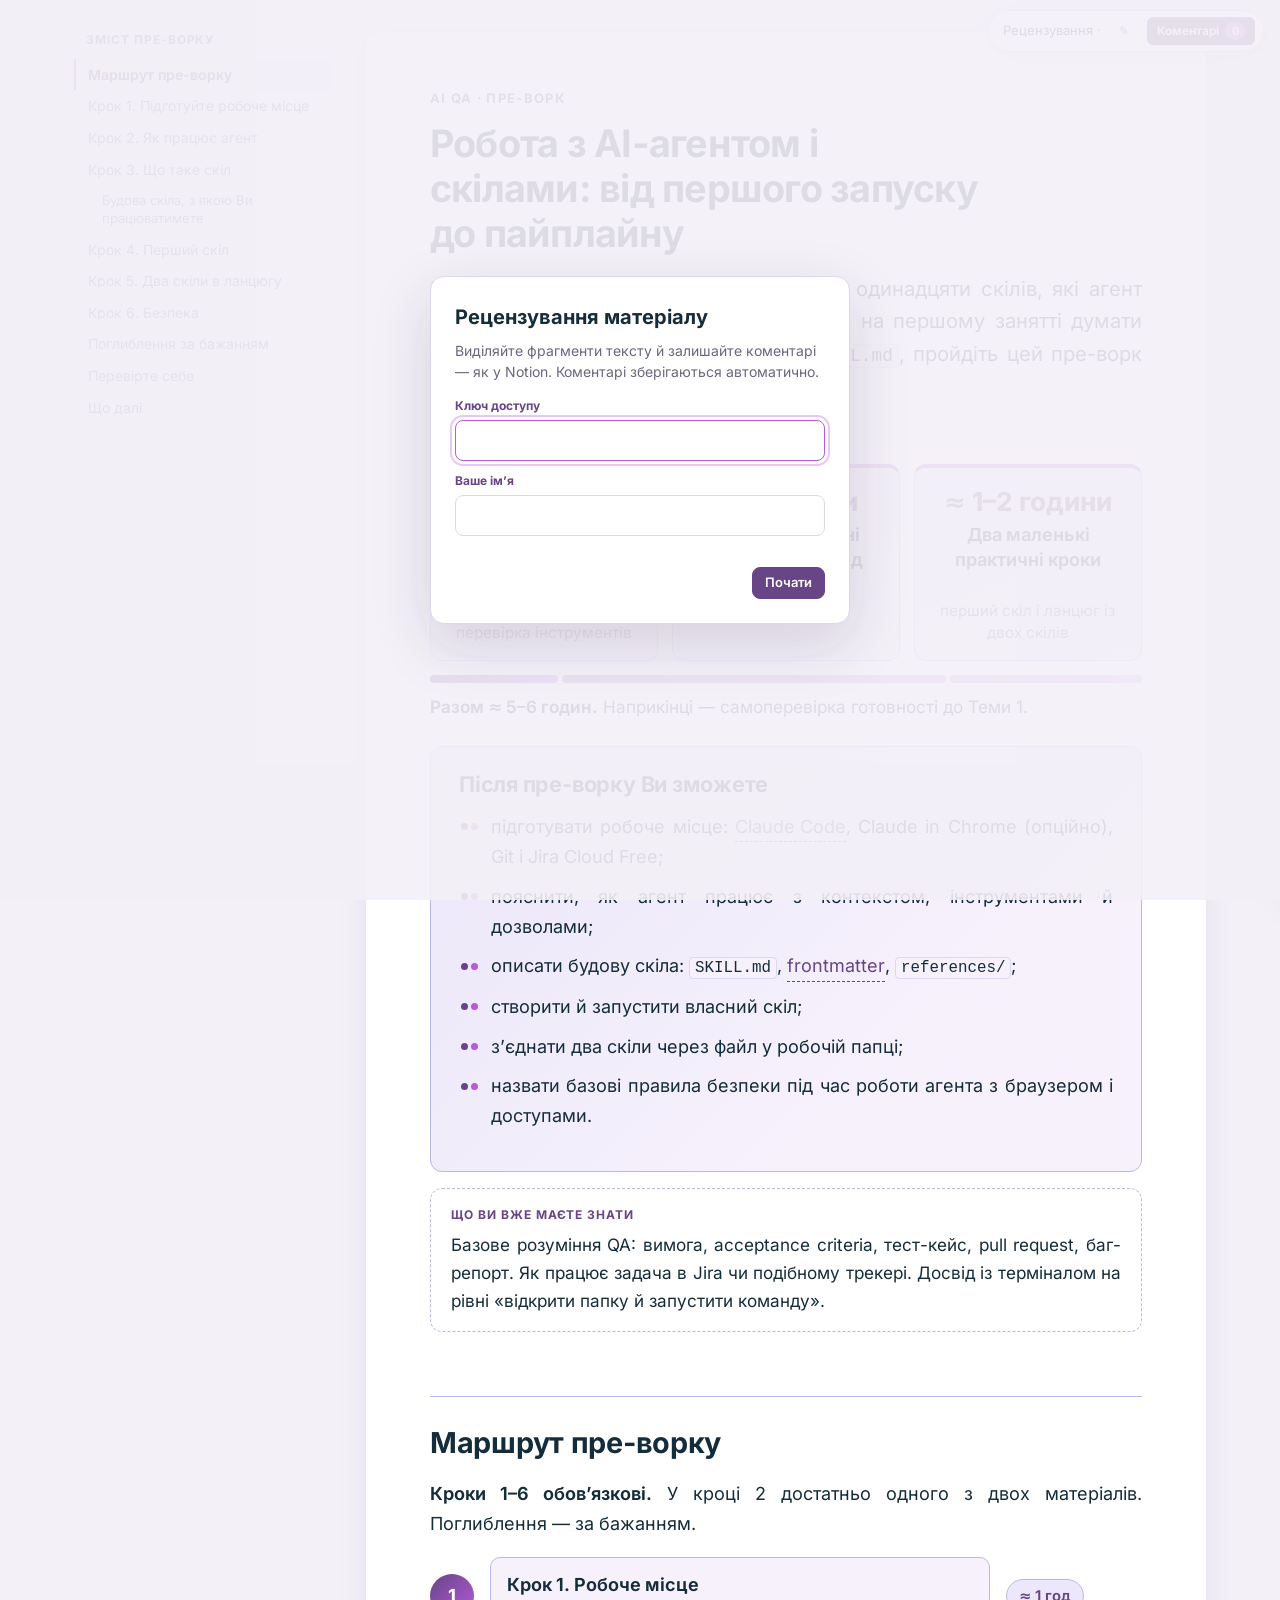
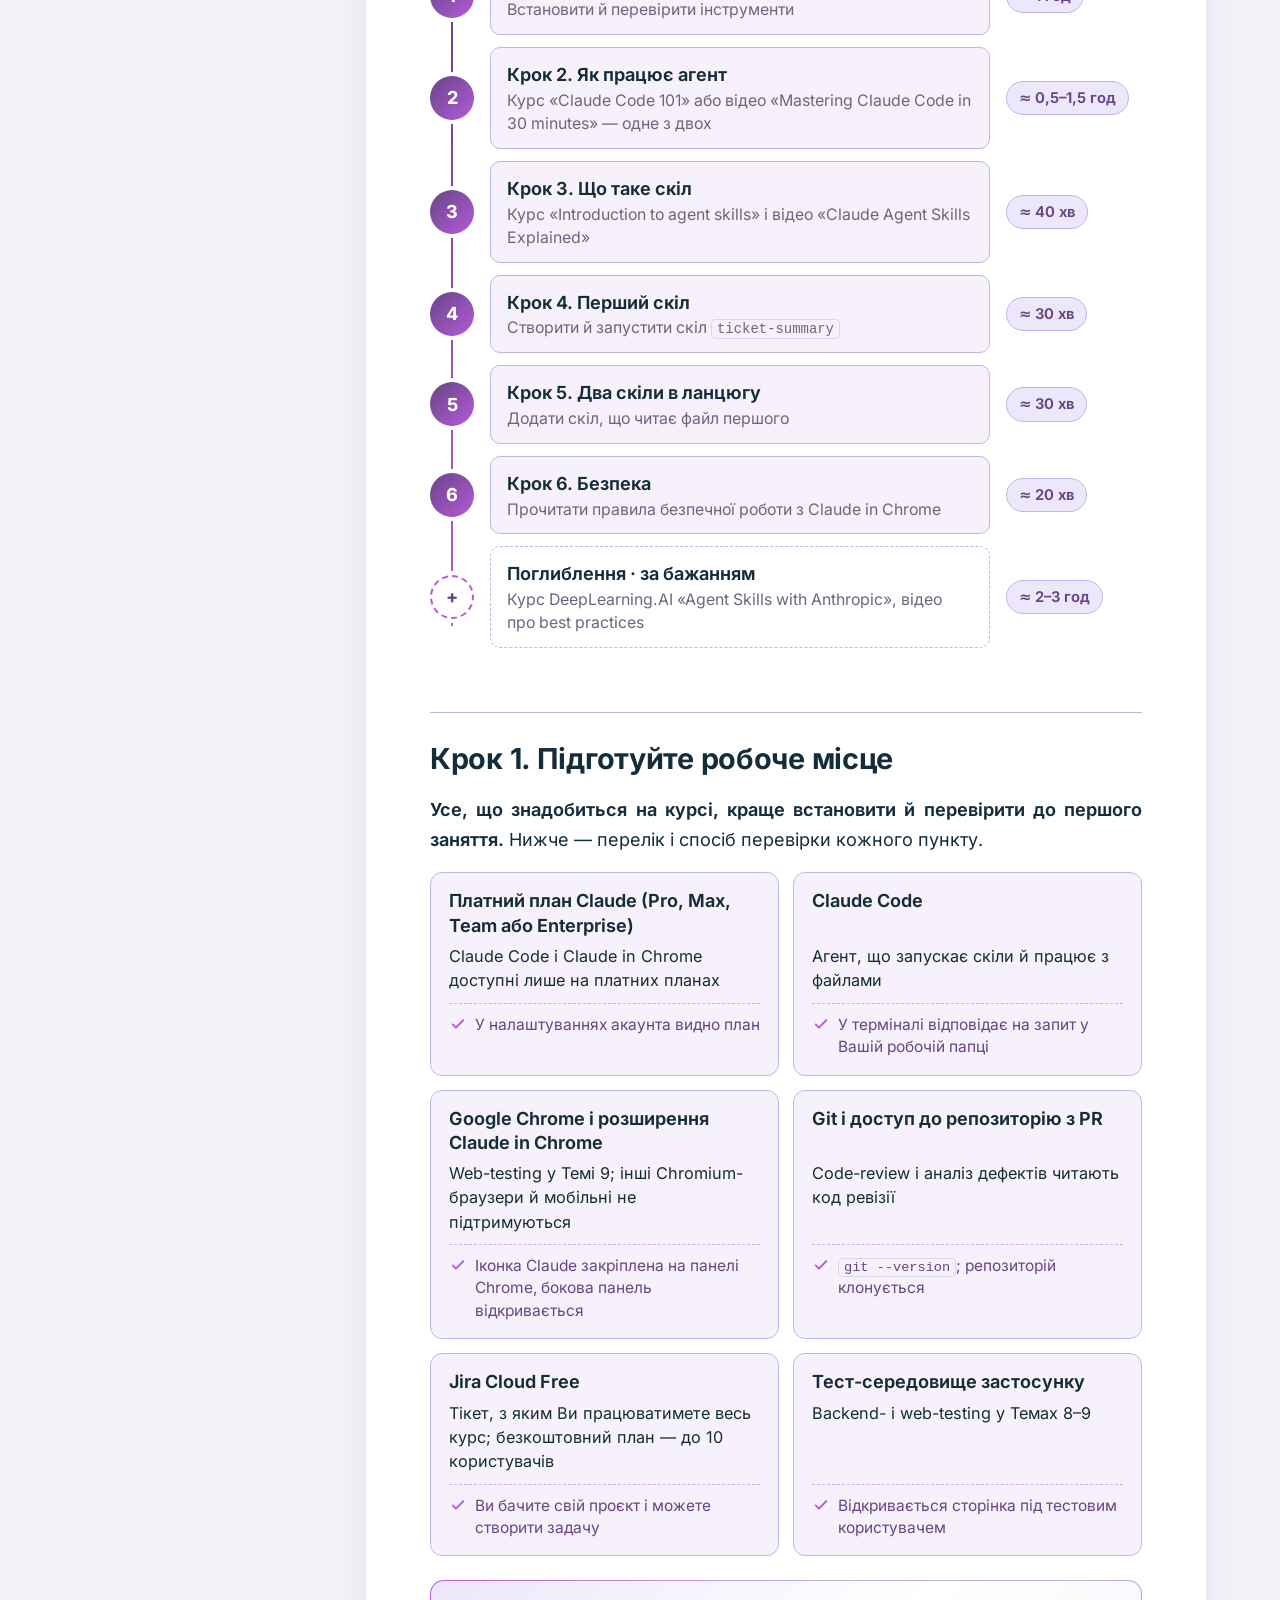
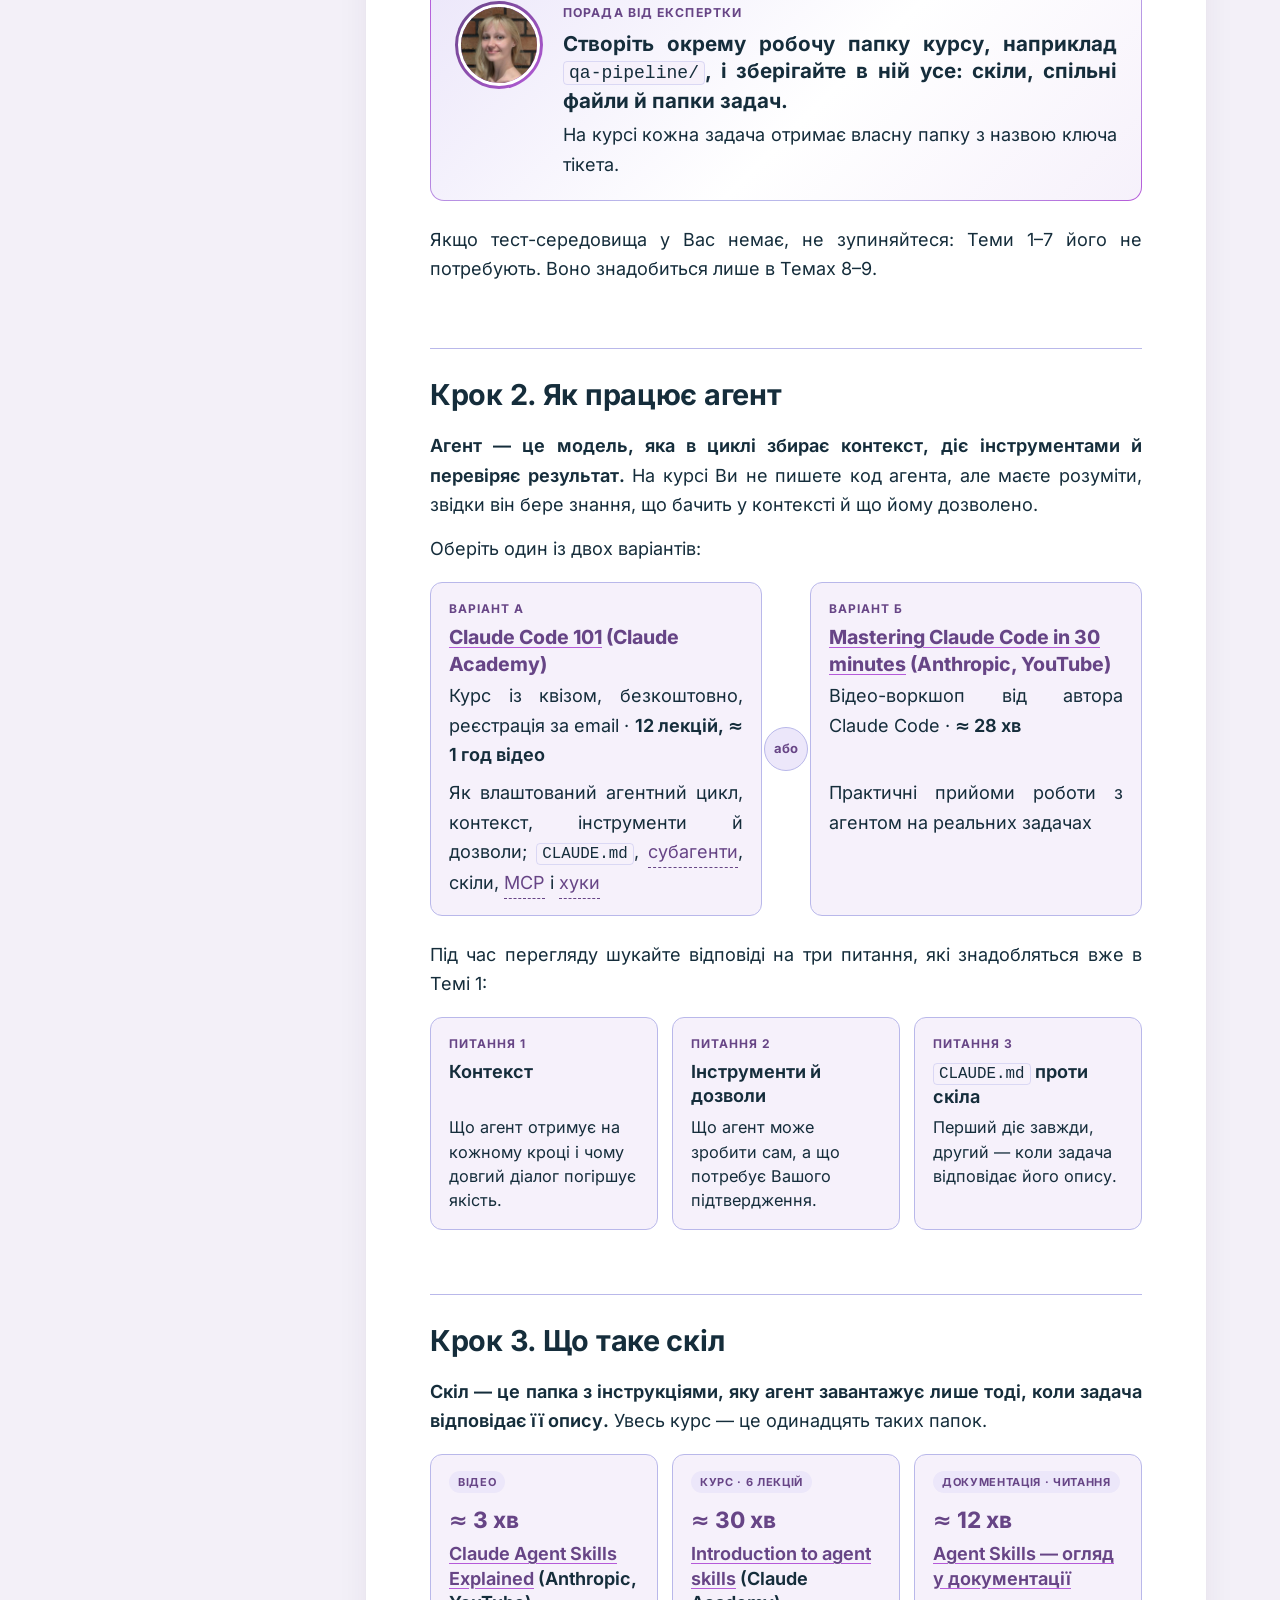
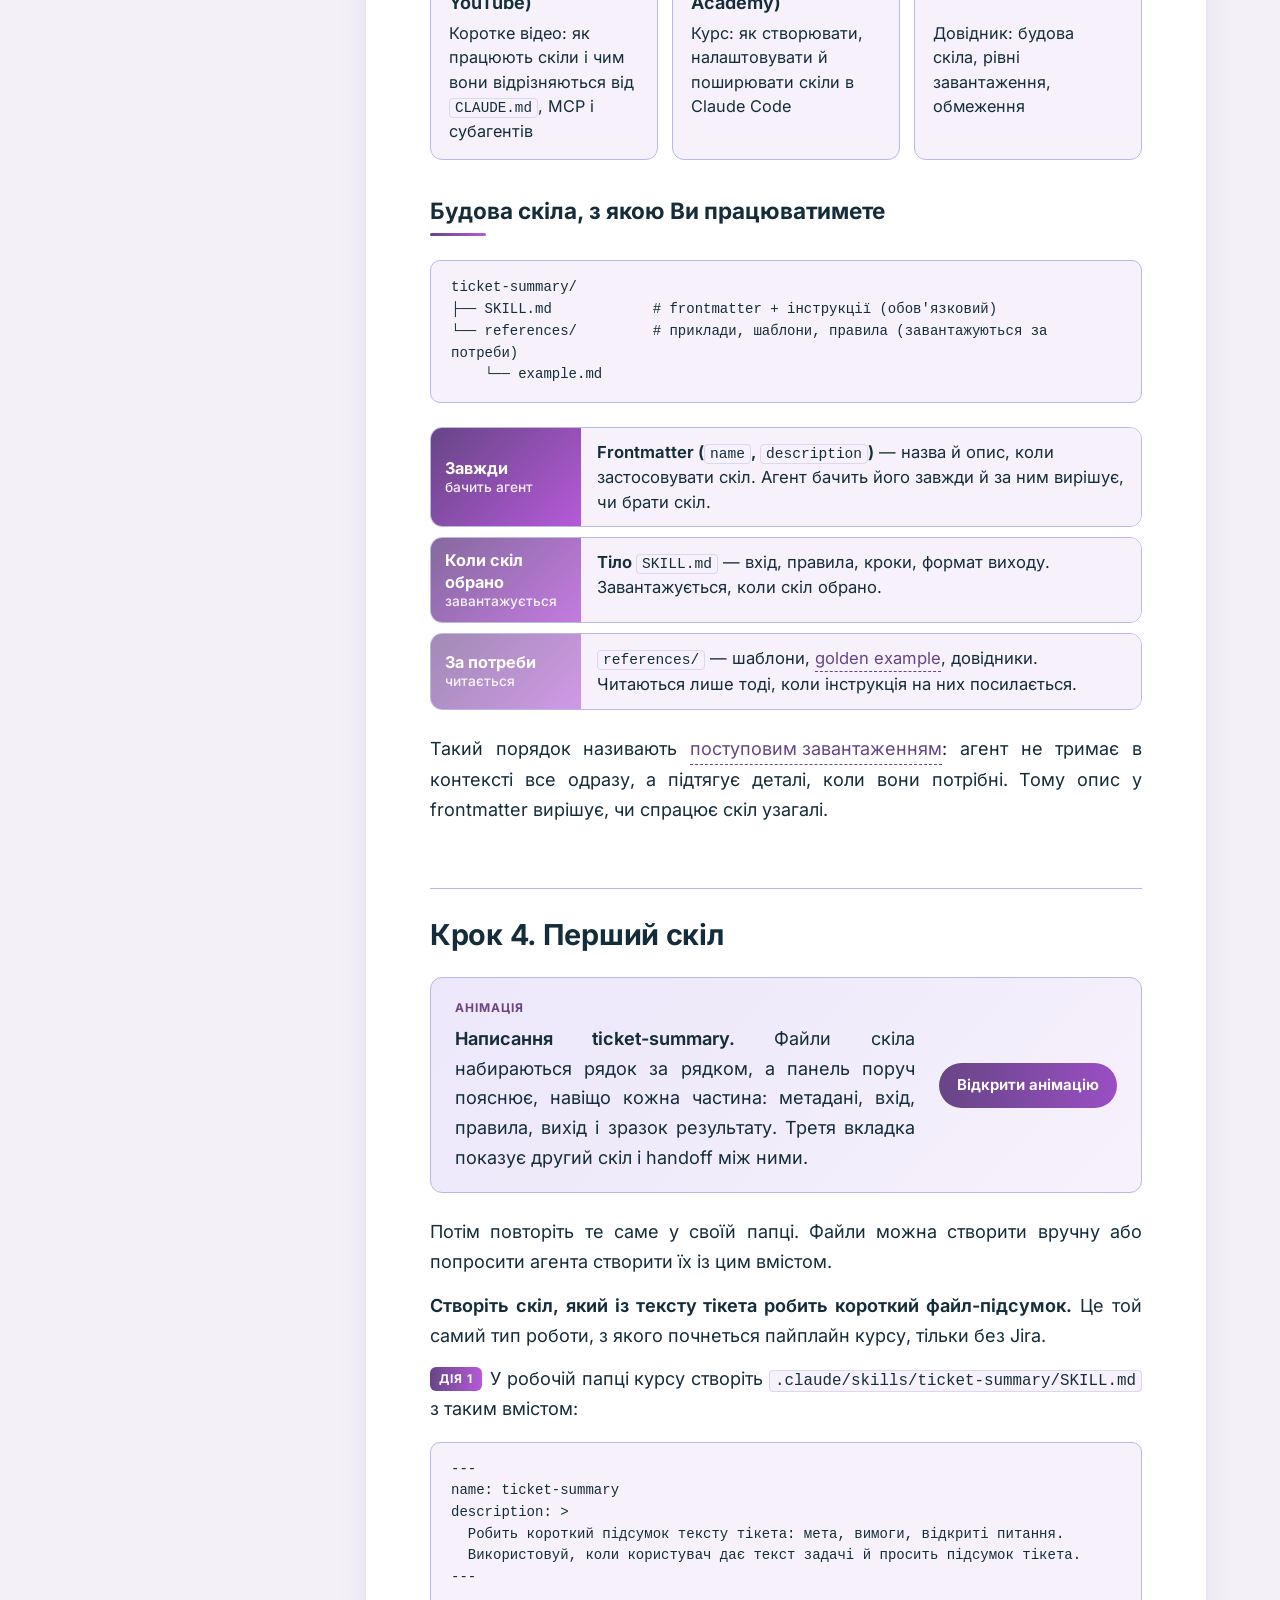
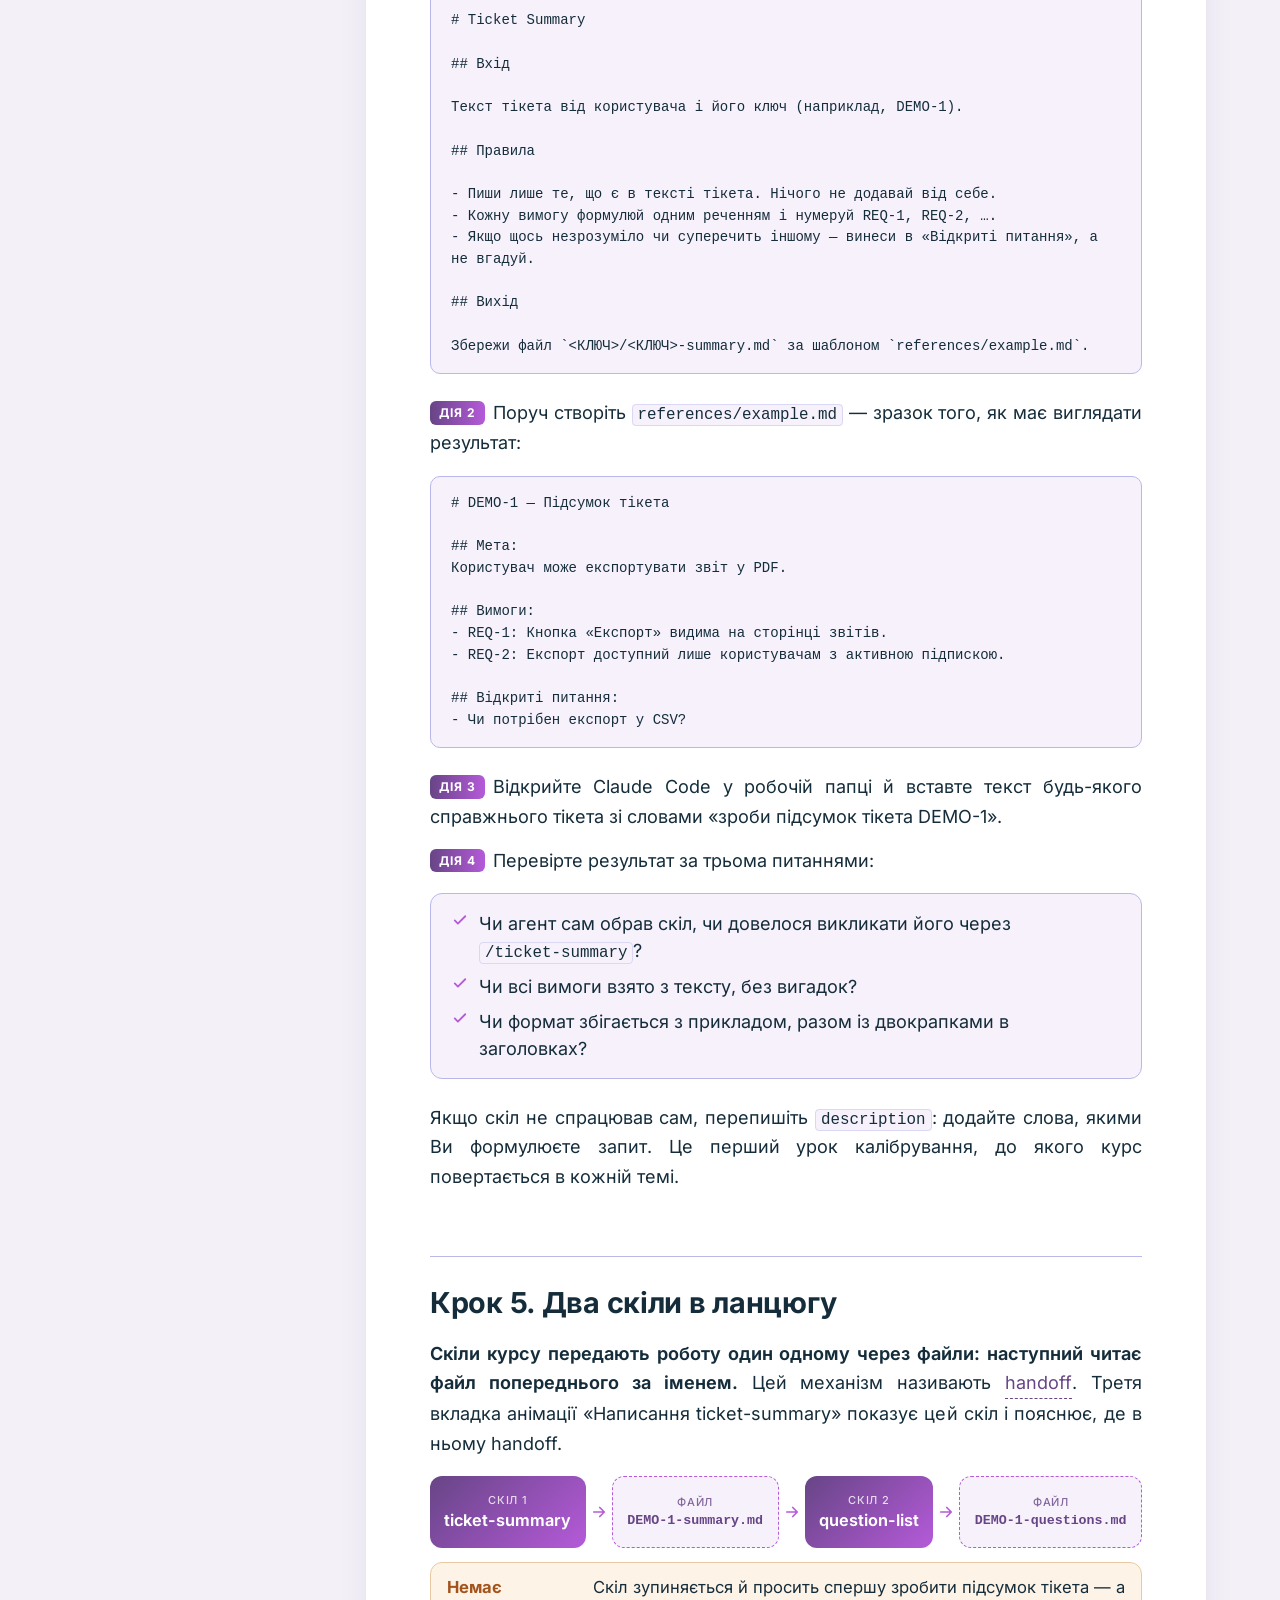
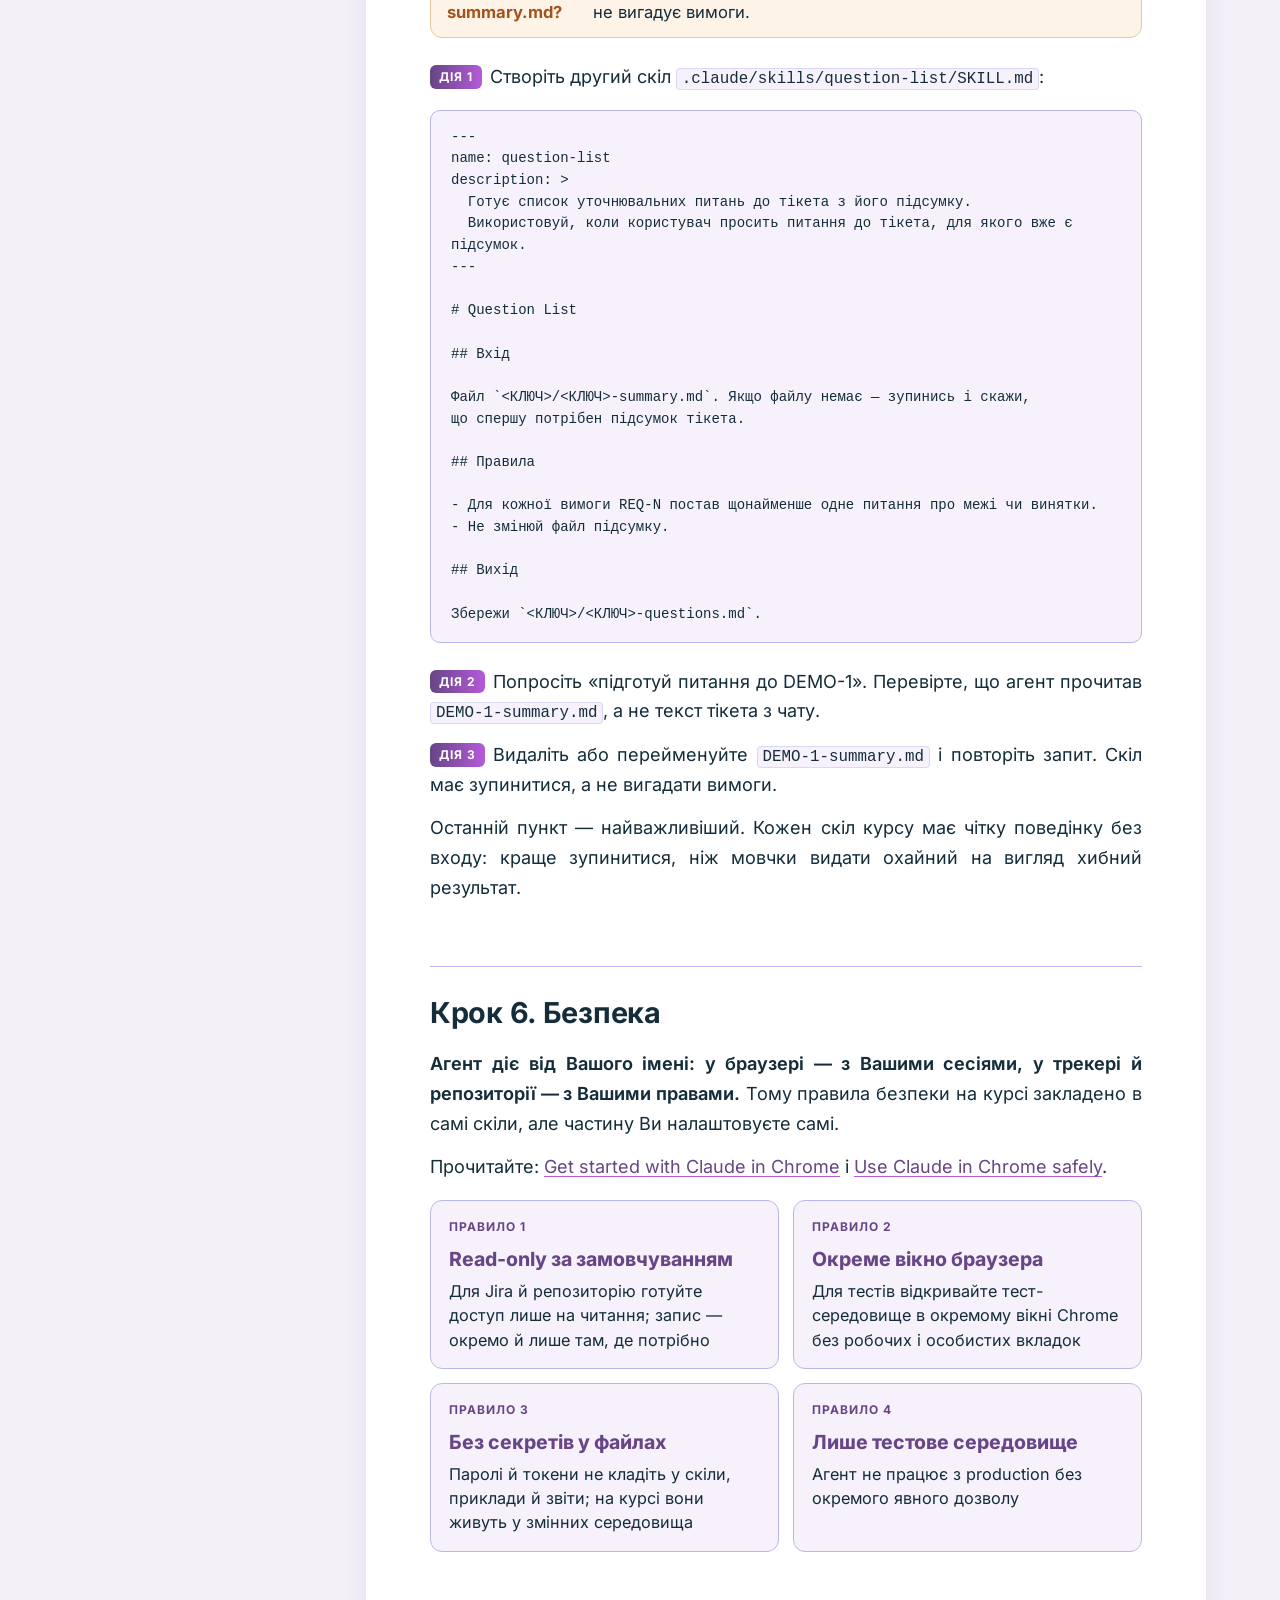
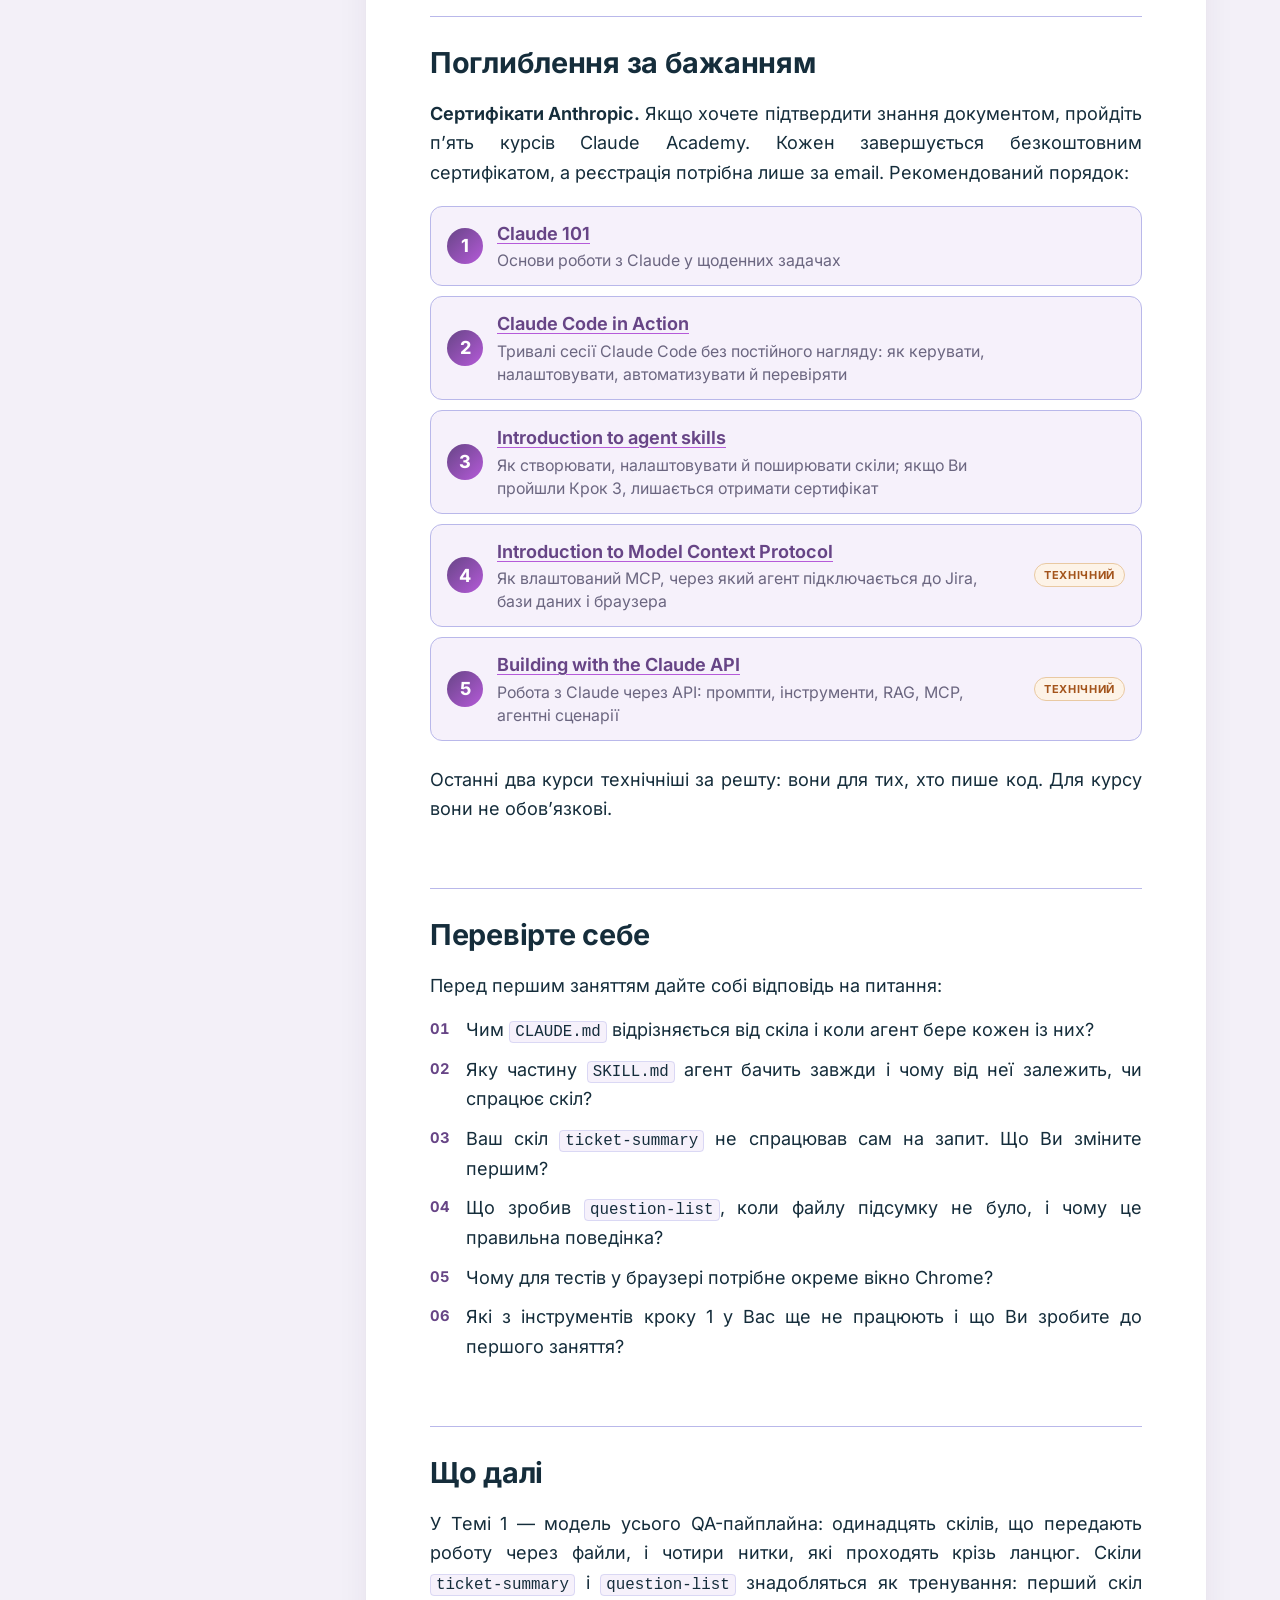
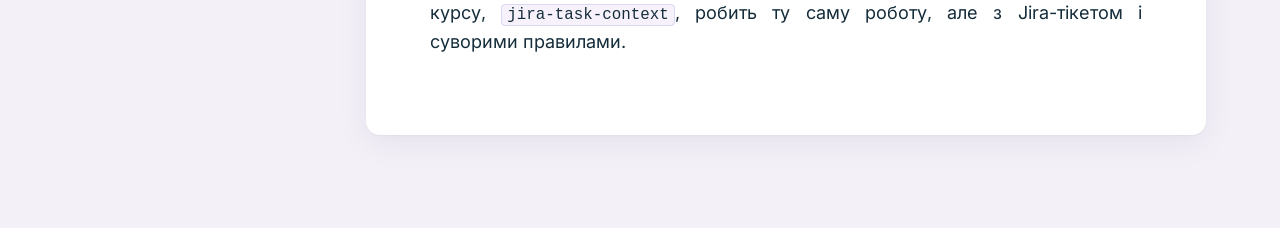
==== pw-pre-work.html @ 26dcd1cb "Загальна сторінка з усіма лонгрідами; додано Пре-ворк на рецензування Co-Authored-By: Claude Opus 5." ====
<!DOCTYPE html><html lang="uk"><head><meta charset="utf-8"><meta name="viewport" content="width=device-width,initial-scale=1"><title>Пре-ворк. Робота з AI-агентом і скілами</title><style>@font-face{font-family:"Inter";font-style:normal;font-display:swap;font-weight:100 900;src:url([data-uri]) format("woff2");unicode-range:U+0301,U+0400-045F,U+0490-0491,U+04B0-04B1,U+2116}
@font-face{font-family:"Inter";font-style:normal;font-display:swap;font-weight:100 900;src:url([data-uri]) format("woff2");unicode-range:U+0000-00FF,U+0131,U+0152-0153,U+02BB-02BC,U+02C6,U+02DA,U+02DC,U+0304,U+0308,U+0329,U+2000-206F,U+20AC,U+2122,U+2191,U+2193,U+2212,U+2215,U+FEFF,U+FFFD}
:root{--ink:#152d3b;--paper:#fff;--deep:#674586;--accent:#b55ad9;--line:#b9b8ea;--pale:#f6f1fb;--mint:#ece7fa;--page:#f3f0f8;--mute:#6b6680;--warn:#a3541c;--warnbg:#fdf3e7;--warnline:#e9c9a2}

*{box-sizing:border-box}html{scroll-behavior:smooth;scroll-padding-top:24px}
body{margin:0;background:var(--page);color:var(--ink);font:18px/1.65 "Inter","Segoe UI",system-ui,-apple-system,Roboto,sans-serif;-webkit-font-smoothing:antialiased}
.bar{position:fixed;inset:0 0 auto 0;height:3px;z-index:50}.bar i{display:block;height:100%;width:0;background:linear-gradient(90deg,var(--deep),var(--accent))}
.wrap{display:grid;grid-template-columns:260px minmax(0,1fr);gap:32px;max-width:1180px;margin:0 auto;padding:32px 24px 96px}
nav{position:sticky;top:24px;align-self:start;max-height:calc(100vh - 48px);overflow:auto;font-size:14px;line-height:1.4;padding-right:4px}
.nav-h{font-size:12px;font-weight:700;letter-spacing:.08em;text-transform:uppercase;color:var(--mute);margin:0 0 10px 12px}
nav a{display:block;color:var(--mute);text-decoration:none;padding:6px 12px;border-left:2px solid transparent;transition:color .15s,border-color .15s,background-color .15s}
nav a.t3{padding-left:26px;font-size:13px}
nav a:hover{color:var(--deep)}nav a.on{color:var(--deep);border-left-color:var(--accent);background:var(--mint);font-weight:600}
main{background:var(--paper);border-radius:14px;padding:56px 64px 64px;box-shadow:0 1px 2px #0000000a,0 8px 32px #2a174010;min-width:0}
.lr>*{max-width:46rem}.lr>.tw,.lr>figure,.lr>.hero{max-width:none}
.lr p{margin:0 0 14px}.lr p,.lr .ls>li{text-align:justify;text-align-last:left;hyphens:auto;-webkit-hyphens:auto}.lr strong{font-weight:650}
.lr code{font:.88em/1.4 ui-monospace,"SF Mono",Consolas,monospace;background:var(--pale);border:1px solid color-mix(in srgb,var(--line) 45%,transparent);padding:1px 5px;border-radius:4px;white-space:nowrap}
.lr h1{font-size:2.1em;line-height:1.18;letter-spacing:-.02em;margin:0 0 18px;max-width:22ch}
.lr h2{font-size:1.6em;line-height:1.25;letter-spacing:-.01em;margin:64px 0 18px;padding-top:28px;border-top:1px solid var(--line)}
.lr h3{font-size:1.25em;line-height:1.3;margin:36px 0 12px}
.lr h3:after{content:"";display:block;width:56px;height:3px;margin-top:8px;border-radius:2px;background:linear-gradient(90deg,var(--deep),var(--accent))}
.eyebrow{font-size:13px;font-weight:700;letter-spacing:.1em;text-transform:uppercase;color:var(--deep);margin-bottom:12px}
.chips{display:flex;flex-wrap:wrap;gap:8px;margin:0 0 24px}.chips span{font-size:13px;font-weight:600;color:var(--deep);background:var(--mint);border:1px solid var(--line);border-radius:999px;padding:4px 12px}
.lead{font-size:1.12em;line-height:1.6}
.hero p{max-width:46rem}
.lo{margin:28px 0 16px;padding:24px 28px;border:1px solid var(--line);border-radius:12px;background:linear-gradient(135deg,var(--mint),var(--pale) 70%)}
.lr .lo-h{font-size:1.2em;margin:0 0 14px;padding:0;border:0}
.pre{padding:16px 20px;border:1px dashed var(--line);border-radius:12px}.pre p{margin:0;font-size:.95em}
.ls{list-style:none;margin:0 0 16px;padding:0}.ls>li{display:grid;grid-template-columns:22px minmax(0,1fr);column-gap:10px;margin:0 0 10px}
.ls .mk{width:7px;height:7px;border-radius:50%;margin:.62em 0 0 2px;background:var(--deep);box-shadow:10px 0 var(--accent)}
ol.ls>li{grid-template-columns:2.2ch minmax(0,1fr);column-gap:12px}.ls .nm{color:var(--deep);font-size:.82em;font-weight:700;line-height:2.01;font-variant-numeric:tabular-nums}
.tw{overflow-x:auto;margin:20px 0 24px;border:1px solid var(--line);border-radius:10px}
table{width:100%;border-collapse:collapse;font-size:.92em;line-height:1.5}
th,td{padding:12px 14px;text-align:left;vertical-align:top;border-bottom:1px solid var(--line);transition:background-color .2s ease}
th{background:var(--mint);color:var(--deep);font-size:.86em;letter-spacing:.03em;text-transform:uppercase}
tbody tr:last-child td{border-bottom:0}tbody tr:nth-child(even) td{background:color-mix(in srgb,var(--pale) 60%,transparent)}
tbody tr{transition:transform .2s ease}tbody tr:hover td{background:var(--mint)}tbody tr:hover td:first-child{box-shadow:inset 3px 0 var(--accent)}
.co{margin:22px 0;padding:16px 20px;border:1px solid var(--line);border-left:0;border-radius:10px;background:var(--pale);position:relative;overflow:hidden}
.co:before{content:"";position:absolute;inset:0 auto 0 0;width:4px;background:linear-gradient(var(--deep),var(--accent))}
.co p{margin:0}.co-t{display:flex;align-items:center;gap:8px;font-size:12px;font-weight:700;letter-spacing:.08em;text-transform:uppercase;color:var(--deep);margin-bottom:6px}
.co-t svg{width:16px;height:16px;fill:none;stroke:currentColor;stroke-width:1.8;stroke-linejoin:round;stroke-linecap:round}
.co-warn{background:var(--warnbg);border-color:var(--warnline)}.co-warn:before{background:var(--warn)}.co-warn .co-t{color:var(--warn)}
figure.scheme{margin:24px 0;padding:12px;background:#fff;border:1px solid var(--line);border-radius:12px}figure.scheme img{display:block;width:100%;height:auto;border-radius:6px}
.quiz{display:flex;flex-wrap:wrap;gap:16px 24px;align-items:center;justify-content:space-between;margin:20px 0 24px;padding:20px 24px;border-radius:12px;border:1px solid var(--line);background:linear-gradient(135deg,var(--mint),var(--pale))}
.quiz>div{flex:1 1 320px}.quiz p{margin:0}.quiz-b{flex:none;font-size:15px;font-weight:650;color:#fff;background:linear-gradient(90deg,#674586,#9a4fc4);padding:10px 18px;border-radius:999px}
.tip-b{border:0;border-bottom:1px dashed currentColor;margin:0;padding:0;background:none;color:var(--deep);font:inherit;cursor:help}
.tip{position:relative}.tip-p{position:absolute;left:0;top:calc(100% + 8px);z-index:20;width:320px;max-width:80vw;padding:12px 14px;background:var(--paper);color:var(--ink);border:1px solid var(--line);border-radius:10px;font-size:14px;line-height:1.5;font-weight:400;box-shadow:0 8px 28px #2a17402e;text-align:left}
[hidden]{display:none!important}:focus-visible{outline:2px solid var(--deep);outline-offset:3px;border-radius:3px}
/*EX*/
.lr .ex{margin:28px 0;padding:1px;border-radius:14px;background:linear-gradient(135deg,var(--accent),var(--line) 45%,var(--line) 70%,var(--accent))}
.lr .ex-in{display:grid;grid-template-columns:88px minmax(0,1fr);gap:20px;align-items:start;padding:20px 24px;border-radius:13px;background:linear-gradient(135deg,var(--mint),var(--paper) 55%,var(--pale))}
.lr .ex-ph{width:88px;height:88px;padding:3px;border-radius:50%;background:linear-gradient(135deg,var(--deep),var(--accent))}
.lr .ex-ph img{display:block;width:100%;height:100%;object-fit:cover;border-radius:50%;border:3px solid var(--paper)}
.lr .ex-b{min-width:0}
.lr .ex-l{font-size:.68em;font-weight:700;letter-spacing:.09em;text-transform:uppercase;color:var(--deep);margin:2px 0 6px}
.lr .ex p{margin:0 0 6px;padding:0}
.lr .ex p:last-child{margin-bottom:0}
.lr .ex .ex-h{font-size:1.14em;font-weight:700;line-height:1.35}
.lr .ex .ex-a{margin-top:10px;padding-top:10px;border-top:1px solid var(--line);color:var(--deep);font-weight:650}
@media(max-width:560px){.lr .ex-in{grid-template-columns:56px minmax(0,1fr);gap:14px;padding:16px}.lr .ex-ph{width:56px;height:56px;padding:2px}.lr .ex-ph img{border-width:2px}}
/*/EX*/
@media(max-width:960px){.wrap{grid-template-columns:1fr;padding:0}nav{display:none}main{border-radius:0;padding:32px 20px 56px}body{font-size:17px}.lr h1{font-size:1.7em}}
@media(prefers-reduced-motion:reduce){*{transition:none!important;scroll-behavior:auto!important}}

.lr pre{max-width:none;margin:18px 0 22px;padding:16px 20px;background:var(--pale);border:1px solid var(--line);border-radius:10px;overflow-x:auto;font:14px/1.55 ui-monospace,"SF Mono",Consolas,monospace;white-space:pre-wrap;overflow-wrap:anywhere}.lr pre code{background:none;border:0;padding:0;font:inherit;white-space:inherit}
.lr>pre{max-width:none}
.lr a{color:var(--deep);text-decoration:underline;text-decoration-color:var(--accent);text-underline-offset:3px}.lr a:hover{color:var(--accent)}
a.quiz-b{text-decoration:none}
.lr .ig{max-width:none}
.ig-t{display:grid;grid-template-columns:repeat(3,minmax(0,1fr));gap:14px}
.ig-t .c{padding:18px 18px 16px;border:1px solid var(--line);border-top:4px solid var(--accent);border-radius:12px;background:linear-gradient(160deg,var(--mint),var(--pale));text-align:center}
.ig-t .n{font-size:1.45em;font-weight:750;color:var(--deep);line-height:1.2}.ig-t .h{font-weight:650;margin:6px 0 4px;line-height:1.35}.ig-t .s{font-size:.85em;color:var(--mute);line-height:1.45}
.ig-bar{display:flex;gap:4px;margin:14px 0 10px;height:8px}.ig-bar i{border-radius:4px;background:linear-gradient(90deg,var(--deep),var(--accent))}.ig-bar i:nth-child(2){opacity:.75}.ig-bar i:nth-child(3){opacity:.5}
.ig-sum{font-size:.95em}
.ig-r{list-style:none;margin:0;padding:0;position:relative}
.ig-r:before{content:"";position:absolute;left:21px;top:22px;bottom:22px;width:2px;background:linear-gradient(var(--deep),var(--accent))}
.ig-r li{position:relative;display:grid;grid-template-columns:44px minmax(0,1fr) auto;gap:16px;align-items:center;margin:0 0 12px}
.ig-r .num{width:44px;height:44px;border-radius:50%;display:grid;place-items:center;font-weight:750;color:#fff;background:linear-gradient(135deg,var(--deep),var(--accent));box-shadow:0 0 0 4px var(--paper);z-index:1}
.ig-r .bd{padding:12px 16px;border:1px solid var(--line);border-radius:10px;background:var(--pale)}.ig-r .bd b{display:block;font-weight:650}.ig-r .bd span{font-size:.88em;color:var(--mute);line-height:1.45;display:block}
.ig-r .tm{font-size:.82em;font-weight:650;color:var(--deep);background:var(--mint);border:1px solid var(--line);border-radius:999px;padding:4px 12px;white-space:nowrap}
.ig-r li.opt .num{background:var(--paper);color:var(--deep);border:2px dashed var(--accent);box-shadow:0 0 0 4px var(--paper)}.ig-r li.opt .bd{border-style:dashed;background:transparent}
.ig-g{display:grid;grid-template-columns:repeat(auto-fit,minmax(250px,1fr));gap:14px}.ig-g.g3{grid-template-columns:repeat(auto-fit,minmax(200px,1fr))}.ig-g.g2{grid-template-columns:repeat(auto-fit,minmax(300px,1fr))}
.ig-g .c,.ig-or .c{padding:16px 18px;border:1px solid var(--line);border-radius:12px;background:var(--pale);position:relative}
.ig-g .c .k,.ig-or .c .k{font-weight:650;line-height:1.35;margin-bottom:6px}.ig-g .c .w,.ig-or .c .w{font-size:.9em;line-height:1.5;margin-bottom:10px}
.ig-g .c .v,.ig-or .c .v{display:flex;gap:8px;align-items:flex-start;font-size:.86em;line-height:1.45;color:var(--deep);padding-top:10px;border-top:1px dashed var(--line)}
.ig-g .c .v svg,.ig-or .c .v svg,.ig-cl svg{flex:none;width:18px;height:18px;fill:none;stroke:var(--accent);stroke-width:2.4;stroke-linecap:round;stroke-linejoin:round;margin-top:1px}
.ig-g .c .tag,.ig-or .c .tag{display:inline-block;margin-bottom:8px;font-size:11px;font-weight:700;letter-spacing:.06em;text-transform:uppercase;color:var(--deep);background:var(--mint);border-radius:999px;padding:2px 9px}
.ig-g .c .big,.ig-or .c .big{font-size:1.25em;font-weight:750;color:var(--deep);margin-bottom:4px}
.ig-g .c .lbl,.ig-or .c .lbl{font-size:12px;font-weight:700;letter-spacing:.08em;text-transform:uppercase;color:var(--deep);margin-bottom:6px}
.ig-g .c p,.ig-or .c p{margin:0 0 8px}.ig-g .c p:last-child,.ig-or .c p:last-child{margin:0}
.ig-or{display:grid;grid-template-columns:minmax(0,1fr) 48px minmax(0,1fr);align-items:center}
.ig-or .mid{justify-self:center;width:44px;height:44px;border-radius:50%;display:grid;place-items:center;font-size:13px;font-weight:700;color:var(--deep);background:var(--mint);border:1px solid var(--line)}
.ig-l{display:grid;gap:10px}
.ig-l .row{display:grid;grid-template-columns:150px minmax(0,1fr);gap:0;border:1px solid var(--line);border-radius:12px;overflow:hidden}
.ig-l .lv{display:flex;flex-direction:column;justify-content:center;padding:12px 14px;color:#fff;font-weight:700;font-size:.9em;line-height:1.3;background:linear-gradient(135deg,var(--deep),var(--accent))}
.ig-l .row:nth-child(2) .lv{opacity:.8}.ig-l .row:nth-child(3) .lv{opacity:.62}
.ig-l .lv small{font-weight:500;font-size:.85em;opacity:.9}
.ig-l .tx{padding:12px 16px;background:var(--pale);font-size:.92em;line-height:1.5}.ig-l .tx b{font-weight:650}
.ig-f{display:flex;align-items:center;gap:8px}.ig-f .nd{flex:1 1 0;min-width:0;overflow-wrap:anywhere}.ig-f .ar{flex:none}
.ig-f .nd{padding:12px 10px;border-radius:12px;font-weight:650;line-height:1.3;text-align:center}
.ig-f .sk{color:#fff;background:linear-gradient(135deg,var(--deep),var(--accent))}
.ig-f .fl{border:1.5px dashed var(--accent);background:var(--pale);color:var(--deep);font:600 .8em/1.3 ui-monospace,"SF Mono",Consolas,monospace}
.ig-f .nd small{display:block;font:500 11px/1.3 "Inter",system-ui,sans-serif;letter-spacing:.06em;text-transform:uppercase;opacity:.8;margin-bottom:3px}
.ig-f .ar svg{width:22px;height:22px;fill:none;stroke:var(--accent);stroke-width:2.2;stroke-linecap:round;stroke-linejoin:round;display:block}
.ig-stop{margin-top:14px;display:flex;gap:12px;align-items:center;padding:12px 16px;border:1px solid var(--warnline);border-radius:12px;background:var(--warnbg);font-size:.92em;line-height:1.5}
.ig-stop b{color:var(--warn)}
.ig-cl{list-style:none;margin:0;padding:16px 20px;border:1px solid var(--line);border-radius:12px;background:var(--pale)}
.ig-cl li{display:flex;gap:10px;margin:0 0 8px;line-height:1.5}.ig-cl li:last-child{margin:0}
.ig-p{counter-reset:p;display:grid;gap:10px}
.ig-p .c{display:grid;grid-template-columns:36px minmax(0,1fr) auto;gap:14px;align-items:center;padding:12px 16px;border:1px solid var(--line);border-radius:12px;background:var(--pale)}
.ig-p .c:before{counter-increment:p;content:counter(p);width:36px;height:36px;border-radius:50%;display:grid;place-items:center;font-weight:750;color:#fff;background:linear-gradient(135deg,var(--deep),var(--accent))}
.ig-p .c .k a{font-weight:650}.ig-p .c .w{font-size:.88em;color:var(--mute);line-height:1.45;margin-top:2px}
.ig-p .c .tag{font-size:11px;font-weight:700;letter-spacing:.06em;text-transform:uppercase;color:var(--warn);background:var(--warnbg);border:1px solid var(--warnline);border-radius:999px;padding:2px 9px;white-space:nowrap}
.lr .act{display:inline-block;font-size:12px;font-weight:700;letter-spacing:.08em;text-transform:uppercase;color:#fff;background:linear-gradient(90deg,var(--deep),var(--accent));border-radius:6px;padding:2px 9px;margin-right:8px;vertical-align:2px}
@media(max-width:700px){.ig-t{grid-template-columns:1fr}.ig-or{grid-template-columns:1fr;gap:10px}.ig-l .row{grid-template-columns:1fr}.ig-r li{grid-template-columns:44px minmax(0,1fr)}.ig-r .tm{grid-column:2;justify-self:start}.ig-f{flex-direction:column;align-items:stretch}.ig-f .ar{transform:rotate(90deg);align-self:center}.ig-p .c{grid-template-columns:36px minmax(0,1fr)}.ig-p .c .tag{grid-column:2;justify-self:start}}
.lr .ig .w,.lr .ig .k{text-align:left;hyphens:manual}
.ig-or .c .big{font-size:1.08em;line-height:1.35}

/* === grid fixes === */
.lr .co,.lr figure.scheme{margin-top:24px;margin-bottom:24px}
.lr .ig{width:100%;max-width:100%;box-sizing:border-box}
.ig-f{flex-wrap:nowrap}@media(max-width:1100px){.ig-f{flex-direction:column;align-items:stretch}.ig-f .ar{transform:rotate(90deg);align-self:center}.ig-f .nd{white-space:normal;overflow-wrap:anywhere}}
.ig-g .c .tag,.ig-or .c .tag{justify-self:start;width:max-content}
.ig-f{gap:4px}.ig-f .nd{flex:1 1 auto;white-space:nowrap;overflow-wrap:normal;padding:10px 8px!important}
.ig-f .sk{font-size:.9em}.ig-f .fl{font-size:.74em}.ig-f .ar svg{width:18px;height:18px}
.lr .lo{margin-top:24px}
.lr .ig,.lr pre,.lr .ex,.lr .quiz{margin-top:24px;margin-bottom:24px}
.lr p+.ig,.lr p+pre{margin-top:18px}
.ig-g,.ig-t,.ig-or{align-items:stretch}
.ig-g.r3>.c,.ig-t.r3>.c,.ig-or.r4>.c{display:grid;grid-template-rows:subgrid;row-gap:0;align-content:start}
.ig-g.r3>.c,.ig-t.r3>.c{grid-row:span 3}.ig-g.r4>.c,.ig-or.r4>.c{display:grid;grid-template-rows:subgrid;row-gap:0;grid-row:span 4}
.ig-or.r4>.mid{grid-row:span 4;align-self:center}
.ig-g .c .v{align-self:start}
.ig-t .c{display:grid;align-content:start}
.ig-r li{grid-template-columns:44px minmax(0,1fr) 8.5rem}.ig-r .tm{justify-self:start}
.ig-f{align-items:stretch}.ig-f .nd{display:flex;flex-direction:column;justify-content:center;min-height:72px}.ig-f .ar{align-self:center}
.ig-p .c{grid-template-columns:36px minmax(0,1fr) 7.5rem}.ig-p .c .tag{justify-self:end}
.ig-stop{margin-top:14px}
@media(max-width:700px){.ig-f .nd{white-space:normal;overflow-wrap:anywhere}.ig-r li{grid-template-columns:44px minmax(0,1fr)}.ig-p .c{grid-template-columns:36px minmax(0,1fr)}.ig-or.r4>.c,.ig-or.r4>.mid{grid-row:auto}.ig-or.r4>.c{grid-template-rows:none}.ig-f .nd{min-height:0}}
</style></head><body><div class="bar"><i id="pg"></i></div><div class="wrap"><nav aria-label="Зміст пре-ворку"><div class="nav-h">Зміст пре-ворку</div><a class="t2" href="#s0">Маршрут пре-ворку</a><a class="t2" href="#s1">Крок 1. Підготуйте робоче місце</a><a class="t2" href="#s2">Крок 2. Як працює агент</a><a class="t2" href="#s3">Крок 3. Що таке скіл</a><a class="t3" href="#s4">Будова скіла, з якою Ви працюватимете</a><a class="t2" href="#s5">Крок 4. Перший скіл</a><a class="t2" href="#s6">Крок 5. Два скіли в ланцюгу</a><a class="t2" href="#s7">Крок 6. Безпека</a><a class="t2" href="#s8">Поглиблення за бажанням</a><a class="t2" href="#s9">Перевірте себе</a><a class="t2" href="#s10">Що далі</a></nav><main class="lr"><header class="hero"><div class="eyebrow">AI QA · Пре-ворк</div><h1>Робота з AI-агентом і скілами: від першого запуску до пайплайну</h1>
<p class="lead">На курсі Ви збиратимете QA-пайплайн з одинадцяти скілів, які агент запускає по черзі на одному тікеті. Щоб на першому занятті думати про QA, а не про те, куди ж класти <code>SKILL.md</code>, пройдіть цей пре-ворк заздалегідь.</p>
<p>Він складається з трьох частин:</p>
<div class="ig"><div class="ig-t r3"><div class="c"><div class="n">≈ 1 година</div><div class="h">Підготовка робочого місця</div><div class="s">встановлення й перевірка інструментів</div></div><div class="c"><div class="n">≈ 3 години</div><div class="h">Короткі офіційні курси й відео від Anthropic</div><div class="s">англійською</div></div><div class="c"><div class="n">≈ 1–2 години</div><div class="h">Два маленькі практичні кроки</div><div class="s">перший скіл і ланцюг із двох скілів</div></div></div><div class="ig-bar" aria-hidden="true"><i style="flex:1"></i><i style="flex:3"></i><i style="flex:1.5"></i></div><p class="ig-sum"><strong>Разом ≈ 5–6 годин.</strong> Наприкінці — самоперевірка готовності до Теми 1.</p></div>
<div class="lo"><h2 class="lo-h">Після пре-ворку Ви зможете</h2><ul class="ls"><li><span class="mk" aria-hidden="true"></span><div>підготувати робоче місце: <span class="tip"><button type="button" class="tip-b" aria-describedby="tp0" aria-expanded="false">Claude Code</button><span class="tip-p" role="tooltip" id="tp0" hidden>Агент Anthropic, що працює у Вашій робочій папці: читає й пише файли, запускає команди та скіли.</span></span>, Claude in Chrome (опційно), Git і Jira Cloud Free;</div></li><li><span class="mk" aria-hidden="true"></span><div>пояснити, як агент працює з контекстом, інструментами й дозволами;</div></li><li><span class="mk" aria-hidden="true"></span><div>описати будову скіла: <code>SKILL.md</code>, <span class="tip"><button type="button" class="tip-b" aria-describedby="tp1" aria-expanded="false">frontmatter</button><span class="tip-p" role="tooltip" id="tp1" hidden>Службовий YAML-блок на початку SKILL.md: назва скіла й опис, коли його застосовувати.</span></span>, <code>references/</code>;</div></li><li><span class="mk" aria-hidden="true"></span><div>створити й запустити власний скіл;</div></li><li><span class="mk" aria-hidden="true"></span><div>з’єднати два скіли через файл у робочій папці;</div></li><li><span class="mk" aria-hidden="true"></span><div>назвати базові правила безпеки під час роботи агента з браузером і доступами.</div></li></ul></div>
<div class="pre"><div class="co-t"><span>Що Ви вже маєте знати</span></div><p>Базове розуміння QA: вимога, acceptance criteria, тест-кейс, pull request, баг-репорт. Як працює задача в Jira чи подібному трекері. Досвід із терміналом на рівні «відкрити папку й запустити команду».</p></div></header>
<h2 id="s0">Маршрут пре-ворку</h2>
<p><strong>Кроки 1–6 обов’язкові.</strong> У кроці 2 достатньо одного з двох матеріалів. Поглиблення — за бажанням.</p><div class="ig"><ol class="ig-r"><li class=""><span class="num" aria-hidden="true">1</span><div class="bd"><b>Крок 1. Робоче місце</b><span>Встановити й перевірити інструменти</span></div><span class="tm">≈ 1 год</span></li><li class=""><span class="num" aria-hidden="true">2</span><div class="bd"><b>Крок 2. Як працює агент</b><span>Курс «Claude Code 101» або відео «Mastering Claude Code in 30 minutes» — одне з двох</span></div><span class="tm">≈ 0,5–1,5 год</span></li><li class=""><span class="num" aria-hidden="true">3</span><div class="bd"><b>Крок 3. Що таке скіл</b><span>Курс «Introduction to agent skills» і відео «Claude Agent Skills Explained»</span></div><span class="tm">≈ 40 хв</span></li><li class=""><span class="num" aria-hidden="true">4</span><div class="bd"><b>Крок 4. Перший скіл</b><span>Створити й запустити скіл <code>ticket-summary</code></span></div><span class="tm">≈ 30 хв</span></li><li class=""><span class="num" aria-hidden="true">5</span><div class="bd"><b>Крок 5. Два скіли в ланцюгу</b><span>Додати скіл, що читає файл першого</span></div><span class="tm">≈ 30 хв</span></li><li class=""><span class="num" aria-hidden="true">6</span><div class="bd"><b>Крок 6. Безпека</b><span>Прочитати правила безпечної роботи з Claude in Chrome</span></div><span class="tm">≈ 20 хв</span></li><li class="opt"><span class="num" aria-hidden="true">+</span><div class="bd"><b>Поглиблення · за бажанням</b><span>Курс DeepLearning.AI «Agent Skills with Anthropic», відео про best practices</span></div><span class="tm">≈ 2–3 год</span></li></ol></div>
<h2 id="s1">Крок 1. Підготуйте робоче місце</h2>
<p><strong>Усе, що знадобиться на курсі, краще встановити й перевірити до першого заняття.</strong> Нижче — перелік і спосіб перевірки кожного пункту.</p>
<div class="ig"><div class="ig-g r3"><div class="c"><div class="k">Платний план Claude (Pro, Max, Team або Enterprise)</div><div class="w">Claude Code і Claude in Chrome доступні лише на платних планах</div><div class="v"><svg viewBox="0 0 24 24" aria-hidden="true"><path d="M5 12.5l4.2 4.2L19 7"/></svg><span>У налаштуваннях акаунта видно план</span></div></div><div class="c"><div class="k">Claude Code</div><div class="w">Агент, що запускає скіли й працює з файлами</div><div class="v"><svg viewBox="0 0 24 24" aria-hidden="true"><path d="M5 12.5l4.2 4.2L19 7"/></svg><span>У терміналі відповідає на запит у Вашій робочій папці</span></div></div><div class="c"><div class="k">Google Chrome і розширення Claude in Chrome</div><div class="w">Web-testing у Темі 9; інші Chromium-браузери й мобільні не підтримуються</div><div class="v"><svg viewBox="0 0 24 24" aria-hidden="true"><path d="M5 12.5l4.2 4.2L19 7"/></svg><span>Іконка Claude закріплена на панелі Chrome, бокова панель відкривається</span></div></div><div class="c"><div class="k">Git і доступ до репозиторію з PR</div><div class="w">Code-review і аналіз дефектів читають код ревізії</div><div class="v"><svg viewBox="0 0 24 24" aria-hidden="true"><path d="M5 12.5l4.2 4.2L19 7"/></svg><span><code>git --version</code>; репозиторій клонується</span></div></div><div class="c"><div class="k">Jira Cloud Free</div><div class="w">Тікет, з яким Ви працюватимете весь курс; безкоштовний план — до 10 користувачів</div><div class="v"><svg viewBox="0 0 24 24" aria-hidden="true"><path d="M5 12.5l4.2 4.2L19 7"/></svg><span>Ви бачите свій проєкт і можете створити задачу</span></div></div><div class="c"><div class="k">Тест-середовище застосунку</div><div class="w">Backend- і web-testing у Темах 8–9</div><div class="v"><svg viewBox="0 0 24 24" aria-hidden="true"><path d="M5 12.5l4.2 4.2L19 7"/></svg><span>Відкривається сторінка під тестовим користувачем</span></div></div></div></div>
<aside class="ex" role="note" aria-label="Порада від експертки"><div class="ex-in"><div class="ex-ph"><img src="[data-uri]" alt="Фото експертки курсу" width="88" height="88"></div><div class="ex-b"><div class="ex-l">Порада від експертки</div><p class="ex-h">Створіть окрему робочу папку курсу, наприклад <code>qa-pipeline/</code>, і зберігайте в ній усе: скіли, спільні файли й папки задач.</p><p>На курсі кожна задача отримає власну папку з назвою ключа тікета.</p></div></div></aside>
<p>Якщо тест-середовища у Вас немає, не зупиняйтеся: Теми 1–7 його не потребують. Воно знадобиться лише в Темах 8–9.</p>
<h2 id="s2">Крок 2. Як працює агент</h2>
<p><strong>Агент — це модель, яка в циклі збирає контекст, діє інструментами й перевіряє результат.</strong> На курсі Ви не пишете код агента, але маєте розуміти, звідки він бере знання, що бачить у контексті й що йому дозволено.</p>
<p>Оберіть один із двох варіантів:</p>
<div class="ig"><div class="ig-or r4"><div class="c"><div class="lbl">Варіант А</div><div class="big"><a href="https://anthropic.skilljar.com/claude-code-101" target="_blank" rel="noopener">Claude Code 101</a> (Claude Academy)</div><p>Курс із квізом, безкоштовно, реєстрація за email · <strong>12 лекцій, ≈ 1 год відео</strong></p><p>Як влаштований агентний цикл, контекст, інструменти й дозволи; <code>CLAUDE.md</code>, <span class="tip"><button type="button" class="tip-b" aria-describedby="tp2" aria-expanded="false">субагенти</button><span class="tip-p" role="tooltip" id="tp2" hidden>Окремі екземпляри агента з власним контекстом, яким головний агент доручає частину роботи.</span></span>, скіли, <span class="tip"><button type="button" class="tip-b" aria-describedby="tp3" aria-expanded="false">MCP</button><span class="tip-p" role="tooltip" id="tp3" hidden>Model Context Protocol — стандартний спосіб під’єднати до агента зовнішній інструмент: Jira, базу даних, браузер.</span></span> і <span class="tip"><button type="button" class="tip-b" aria-describedby="tp4" aria-expanded="false">хуки</button><span class="tip-p" role="tooltip" id="tp4" hidden>Команди, які Claude Code автоматично виконує на певних подіях, наприклад перед або після дії інструмента.</span></span></p></div><div class="mid">або</div><div class="c"><div class="lbl">Варіант Б</div><div class="big"><a href="https://www.youtube.com/watch?v=6eBSHbLKuN0" target="_blank" rel="noopener">Mastering Claude Code in 30 minutes</a> (Anthropic, YouTube)</div><p>Відео-воркшоп від автора Claude Code · <strong>≈ 28 хв</strong></p><p>Практичні прийоми роботи з агентом на реальних задачах</p></div></div></div>
<p>Під час перегляду шукайте відповіді на три питання, які знадобляться вже в Темі 1:</p>
<div class="ig"><div class="ig-g g3 r3"><div class="c"><div class="lbl">Питання 1</div><div class="k">Контекст</div><div class="w" style="margin:0">Що агент отримує на кожному кроці і чому довгий діалог погіршує якість.</div></div><div class="c"><div class="lbl">Питання 2</div><div class="k">Інструменти й дозволи</div><div class="w" style="margin:0">Що агент може зробити сам, а що потребує Вашого підтвердження.</div></div><div class="c"><div class="lbl">Питання 3</div><div class="k"><code>CLAUDE.md</code> проти скіла</div><div class="w" style="margin:0">Перший діє завжди, другий — коли задача відповідає його опису.</div></div></div></div>
<h2 id="s3">Крок 3. Що таке скіл</h2>
<p><strong>Скіл — це папка з інструкціями, яку агент завантажує лише тоді, коли задача відповідає її опису.</strong> Увесь курс — це одинадцять таких папок.</p>
<div class="ig"><div class="ig-g g3 r4"><div class="c"><span class="tag">Відео</span><div class="big">≈ 3 хв</div><div class="k"><a href="https://www.youtube.com/watch?v=fOxC44g8vig" target="_blank" rel="noopener">Claude Agent Skills Explained</a> (Anthropic, YouTube)</div><div class="w" style="margin:0">Коротке відео: як працюють скіли і чим вони відрізняються від <code>CLAUDE.md</code>, MCP і субагентів</div></div><div class="c"><span class="tag">Курс · 6 лекцій</span><div class="big">≈ 30 хв</div><div class="k"><a href="https://anthropic.skilljar.com/introduction-to-agent-skills" target="_blank" rel="noopener">Introduction to agent skills</a> (Claude Academy)</div><div class="w" style="margin:0">Курс: як створювати, налаштовувати й поширювати скіли в Claude Code</div></div><div class="c"><span class="tag">Документація · читання</span><div class="big">≈ 12 хв</div><div class="k"><a href="https://platform.claude.com/docs/en/agents-and-tools/agent-skills/overview" target="_blank" rel="noopener">Agent Skills — огляд у документації</a></div><div class="w" style="margin:0">Довідник: будова скіла, рівні завантаження, обмеження</div></div></div></div>
<h3 id="s4">Будова скіла, з якою Ви працюватимете</h3>
<pre><code>ticket-summary/
├── SKILL.md            # frontmatter + інструкції (обов'язковий)
└── references/         # приклади, шаблони, правила (завантажуються за потреби)
    └── example.md</code></pre>
<div class="ig"><div class="ig-l"><div class="row"><div class="lv">Завжди<small>бачить агент</small></div><div class="tx"><b>Frontmatter (<code>name</code>, <code>description</code>)</b> — назва й опис, коли застосовувати скіл. Агент бачить його завжди й за ним вирішує, чи брати скіл.</div></div><div class="row"><div class="lv">Коли скіл обрано<small>завантажується</small></div><div class="tx"><b>Тіло <code>SKILL.md</code></b> — вхід, правила, кроки, формат виходу. Завантажується, коли скіл обрано.</div></div><div class="row"><div class="lv">За потреби<small>читається</small></div><div class="tx"><b><code>references/</code></b> — шаблони, <span class="tip"><button type="button" class="tip-b" aria-describedby="tp5" aria-expanded="false">golden example</button><span class="tip-p" role="tooltip" id="tp5" hidden>Еталонний приклад готового результату, на структуру й деталізацію якого орієнтується агент.</span></span>, довідники. Читаються лише тоді, коли інструкція на них посилається.</div></div></div></div>
<p>Такий порядок називають <span class="tip"><button type="button" class="tip-b" aria-describedby="tp6" aria-expanded="false">поступовим завантаженням</button><span class="tip-p" role="tooltip" id="tp6" hidden>Агент спершу бачить лише назву й опис скіла, а тіло й references/ підтягує, коли вони потрібні.</span></span>: агент не тримає в контексті все одразу, а підтягує деталі, коли вони потрібні. Тому опис у frontmatter вирішує, чи спрацює скіл узагалі.</p>
<h2 id="s5">Крок 4. Перший скіл</h2>
<div class="quiz"><div><div class="co-t"><span>Анімація</span></div><p><strong>Написання ticket-summary.</strong> Файли скіла набираються рядок за рядком, а панель поруч пояснює, навіщо кожна частина: метадані, вхід, правила, вихід і зразок результату. Третя вкладка показує другий скіл і handoff між ними.</p></div><span class="quiz-b">Відкрити анімацію</span></div>
<p>Потім повторіть те саме у своїй папці. Файли можна створити вручну або попросити агента створити їх із цим вмістом.</p>
<p><strong>Створіть скіл, який із тексту тікета робить короткий файл-підсумок.</strong> Це той самий тип роботи, з якого почнеться пайплайн курсу, тільки без Jira.</p>
<p><span class="act">Дія 1</span>У робочій папці курсу створіть <code>.claude/skills/ticket-summary/SKILL.md</code> з таким вмістом:</p>
<pre><code>---
name: ticket-summary
description: &gt;
  Робить короткий підсумок тексту тікета: мета, вимоги, відкриті питання.
  Використовуй, коли користувач дає текст задачі й просить підсумок тікета.
---

# Ticket Summary

## Вхід

Текст тікета від користувача і його ключ (наприклад, DEMO-1).

## Правила

- Пиши лише те, що є в тексті тікета. Нічого не додавай від себе.
- Кожну вимогу формулюй одним реченням і нумеруй REQ-1, REQ-2, ….
- Якщо щось незрозуміло чи суперечить іншому — винеси в «Відкриті питання», а не вгадуй.

## Вихід

Збережи файл `&lt;КЛЮЧ&gt;/&lt;КЛЮЧ&gt;-summary.md` за шаблоном `references/example.md`.</code></pre>
<p><span class="act">Дія 2</span>Поруч створіть <code>references/example.md</code> — зразок того, як має виглядати результат:</p>
<pre><code># DEMO-1 — Підсумок тікета

## Мета:
Користувач може експортувати звіт у PDF.

## Вимоги:
- REQ-1: Кнопка «Експорт» видима на сторінці звітів.
- REQ-2: Експорт доступний лише користувачам з активною підпискою.

## Відкриті питання:
- Чи потрібен експорт у CSV?</code></pre>
<p><span class="act">Дія 3</span>Відкрийте Claude Code у робочій папці й вставте текст будь-якого справжнього тікета зі словами «зроби підсумок тікета DEMO-1».</p>
<p><span class="act">Дія 4</span>Перевірте результат за трьома питаннями:</p>
<div class="ig"><ul class="ig-cl"><li><svg viewBox="0 0 24 24" aria-hidden="true"><path d="M5 12.5l4.2 4.2L19 7"/></svg><span>Чи агент сам обрав скіл, чи довелося викликати його через <code>/ticket-summary</code>?</span></li><li><svg viewBox="0 0 24 24" aria-hidden="true"><path d="M5 12.5l4.2 4.2L19 7"/></svg><span>Чи всі вимоги взято з тексту, без вигадок?</span></li><li><svg viewBox="0 0 24 24" aria-hidden="true"><path d="M5 12.5l4.2 4.2L19 7"/></svg><span>Чи формат збігається з прикладом, разом із двокрапками в заголовках?</span></li></ul></div>
<p>Якщо скіл не спрацював сам, перепишіть <code>description</code>: додайте слова, якими Ви формулюєте запит. Це перший урок калібрування, до якого курс повертається в кожній темі.</p>
<h2 id="s6">Крок 5. Два скіли в ланцюгу</h2>
<p><strong>Скіли курсу передають роботу один одному через файли: наступний читає файл попереднього за іменем.</strong> Цей механізм називають <span class="tip"><button type="button" class="tip-b" aria-describedby="tp7" aria-expanded="false">handoff</button><span class="tip-p" role="tooltip" id="tp7" hidden>Передача результату від одного скіла наступному: наступний знаходить свій вхід у папці задачі за іменем файлу.</span></span>. Третя вкладка анімації «Написання ticket-summary» показує цей скіл і пояснює, де в ньому handoff.</p>
<div class="ig"><div class="ig-f" role="img" aria-label="ticket-summary створює DEMO-1-summary.md, question-list читає його й створює DEMO-1-questions.md"><div class="nd sk"><small>Скіл 1</small>ticket-summary</div><span class="ar"><svg viewBox="0 0 24 24" aria-hidden="true"><path d="M5 12h13M13 6l6 6-6 6"/></svg></span><div class="nd fl"><small>файл</small>DEMO-1-summary.md</div><span class="ar"><svg viewBox="0 0 24 24" aria-hidden="true"><path d="M5 12h13M13 6l6 6-6 6"/></svg></span><div class="nd sk"><small>Скіл 2</small>question-list</div><span class="ar"><svg viewBox="0 0 24 24" aria-hidden="true"><path d="M5 12h13M13 6l6 6-6 6"/></svg></span><div class="nd fl"><small>файл</small>DEMO-1-questions.md</div></div><div class="ig-stop"><b>Немає summary.md?</b><span>Скіл зупиняється й просить спершу зробити підсумок тікета — а не вигадує вимоги.</span></div></div>
<p><span class="act">Дія 1</span>Створіть другий скіл <code>.claude/skills/question-list/SKILL.md</code>:</p>
<pre><code>---
name: question-list
description: &gt;
  Готує список уточнювальних питань до тікета з його підсумку.
  Використовуй, коли користувач просить питання до тікета, для якого вже є підсумок.
---

# Question List

## Вхід

Файл `&lt;КЛЮЧ&gt;/&lt;КЛЮЧ&gt;-summary.md`. Якщо файлу немає — зупинись і скажи,
що спершу потрібен підсумок тікета.

## Правила

- Для кожної вимоги REQ-N постав щонайменше одне питання про межі чи винятки.
- Не змінюй файл підсумку.

## Вихід

Збережи `&lt;КЛЮЧ&gt;/&lt;КЛЮЧ&gt;-questions.md`.</code></pre>
<p><span class="act">Дія 2</span>Попросіть «підготуй питання до DEMO-1». Перевірте, що агент прочитав <code>DEMO-1-summary.md</code>, а не текст тікета з чату.</p>
<p><span class="act">Дія 3</span>Видаліть або перейменуйте <code>DEMO-1-summary.md</code> і повторіть запит. Скіл має зупинитися, а не вигадати вимоги.</p>
<p>Останній пункт — найважливіший. Кожен скіл курсу має чітку поведінку без входу: краще зупинитися, ніж мовчки видати охайний на вигляд хибний результат.</p>
<h2 id="s7">Крок 6. Безпека</h2>
<p><strong>Агент діє від Вашого імені: у браузері — з Вашими сесіями, у трекері й репозиторії — з Вашими правами.</strong> Тому правила безпеки на курсі закладено в самі скіли, але частину Ви налаштовуєте самі.</p>
<p>Прочитайте: <a href="https://support.claude.com/en/articles/12012173-get-started-with-claude-in-chrome" target="_blank" rel="noopener">Get started with Claude in Chrome</a> і <a href="https://support.claude.com/en/articles/12902428-using-claude-in-chrome-safely" target="_blank" rel="noopener">Use Claude in Chrome safely</a>.</p>
<div class="ig"><div class="ig-g g2 r3"><div class="c"><div class="lbl">Правило 1</div><div class="big" style="font-size:1.08em">Read-only за замовчуванням</div><div class="w" style="margin:0">Для Jira й репозиторію готуйте доступ лише на читання; запис — окремо й лише там, де потрібно</div></div><div class="c"><div class="lbl">Правило 2</div><div class="big" style="font-size:1.08em">Окреме вікно браузера</div><div class="w" style="margin:0">Для тестів відкривайте тест-середовище в окремому вікні Chrome без робочих і особистих вкладок</div></div><div class="c"><div class="lbl">Правило 3</div><div class="big" style="font-size:1.08em">Без секретів у файлах</div><div class="w" style="margin:0">Паролі й токени не кладіть у скіли, приклади й звіти; на курсі вони живуть у змінних середовища</div></div><div class="c"><div class="lbl">Правило 4</div><div class="big" style="font-size:1.08em">Лише тестове середовище</div><div class="w" style="margin:0">Агент не працює з production без окремого явного дозволу</div></div></div></div>
<h2 id="s8">Поглиблення за бажанням</h2>
<p><strong>Сертифікати Anthropic.</strong> Якщо хочете підтвердити знання документом, пройдіть п’ять курсів Claude Academy. Кожен завершується безкоштовним сертифікатом, а реєстрація потрібна лише за email. Рекомендований порядок:</p>
<div class="ig"><div class="ig-p"><div class="c"><div><div class="k"><a href="https://anthropic.skilljar.com/claude-101" target="_blank" rel="noopener">Claude 101</a></div><div class="w">Основи роботи з Claude у щоденних задачах</div></div><span></span></div><div class="c"><div><div class="k"><a href="https://anthropic.skilljar.com/claude-code-in-action" target="_blank" rel="noopener">Claude Code in Action</a></div><div class="w">Тривалі сесії Claude Code без постійного нагляду: як керувати, налаштовувати, автоматизувати й перевіряти</div></div><span></span></div><div class="c"><div><div class="k"><a href="https://anthropic.skilljar.com/introduction-to-agent-skills" target="_blank" rel="noopener">Introduction to agent skills</a></div><div class="w">Як створювати, налаштовувати й поширювати скіли; якщо Ви пройшли Крок 3, лишається отримати сертифікат</div></div><span></span></div><div class="c"><div><div class="k"><a href="https://anthropic.skilljar.com/introduction-to-model-context-protocol" target="_blank" rel="noopener">Introduction to Model Context Protocol</a></div><div class="w">Як влаштований MCP, через який агент підключається до Jira, бази даних і браузера</div></div><span class="tag">технічний</span></div><div class="c"><div><div class="k"><a href="https://anthropic.skilljar.com/claude-with-the-anthropic-api" target="_blank" rel="noopener">Building with the Claude API</a></div><div class="w">Робота з Claude через API: промпти, інструменти, RAG, MCP, агентні сценарії</div></div><span class="tag">технічний</span></div></div></div>
<p>Останні два курси технічніші за решту: вони для тих, хто пише код. Для курсу вони не обов’язкові.</p>
<h2 id="s9">Перевірте себе</h2>
<p>Перед першим заняттям дайте собі відповідь на питання:</p>
<ol class="ls"><li><span class="nm" aria-hidden="true">01</span><div>Чим <code>CLAUDE.md</code> відрізняється від скіла і коли агент бере кожен із них?</div></li><li><span class="nm" aria-hidden="true">02</span><div>Яку частину <code>SKILL.md</code> агент бачить завжди і чому від неї залежить, чи спрацює скіл?</div></li><li><span class="nm" aria-hidden="true">03</span><div>Ваш скіл <code>ticket-summary</code> не спрацював сам на запит. Що Ви зміните першим?</div></li><li><span class="nm" aria-hidden="true">04</span><div>Що зробив <code>question-list</code>, коли файлу підсумку не було, і чому це правильна поведінка?</div></li><li><span class="nm" aria-hidden="true">05</span><div>Чому для тестів у браузері потрібне окреме вікно Chrome?</div></li><li><span class="nm" aria-hidden="true">06</span><div>Які з інструментів кроку 1 у Вас ще не працюють і що Ви зробите до першого заняття?</div></li></ol>
<h2 id="s10">Що далі</h2>
<p>У Темі 1 — модель усього QA-пайплайна: одинадцять скілів, що передають роботу через файли, і чотири нитки, які проходять крізь ланцюг. Скіли <code>ticket-summary</code> і <code>question-list</code> знадобляться як тренування: перший скіл курсу, <code>jira-task-context</code>, робить ту саму роботу, але з Jira-тікетом і суворими правилами.</p></main></div><script>(()=>{const pg=document.getElementById('pg'),links=[...document.querySelectorAll('nav a')],secs=links.map(a=>document.querySelector(a.getAttribute('href')));
function upd(){const d=document.documentElement,m=d.scrollHeight-innerHeight;pg.style.width=(m>0?scrollY/m*100:0)+'%';let k=0;secs.forEach((s,i)=>{if(s.getBoundingClientRect().top<120)k=i});links.forEach((a,i)=>a.classList.toggle('on',i===k))}
addEventListener('scroll',upd,{passive:true});upd();
let open=null;function close(){if(open){open.querySelector('.tip-p').hidden=true;open.querySelector('button').setAttribute('aria-expanded','false');open=null}}
function show(t){if(open!==t)close();open=t;const p=t.querySelector('.tip-p');p.hidden=false;p.style.left='0';const r=p.getBoundingClientRect(),o=r.right-(document.documentElement.clientWidth-12);if(o>0)p.style.left=-o+'px';t.querySelector('button').setAttribute('aria-expanded','true')}
document.addEventListener('pointerover',e=>{const t=e.target.closest('.tip');if(t&&e.pointerType==='mouse')show(t)});
document.addEventListener('pointerout',e=>{const t=e.target.closest('.tip');if(t&&!t.contains(e.relatedTarget))close()});
document.addEventListener('focusin',e=>{const t=e.target.closest('.tip');if(t)show(t)});
document.addEventListener('click',e=>{const t=e.target.closest('.tip');if(t)show(t);else close()});
document.addEventListener('keydown',e=>{if(e.key==='Escape')close()})})();
</script><link rel="stylesheet" href="review/review.css"><script src="review/config.js"></script><script src="review/review.js" data-doc="ai-qa-pw"></script></body></html>
---- review/review.css ----
/* AI QA · шар рецензування (світла тема) */
.qa-ui,.qa-ui *{box-sizing:border-box;font-family:"Inter","Segoe UI",system-ui,-apple-system,Roboto,sans-serif}
.qa-ui{--q-ink:#152d3b;--q-deep:#674586;--q-acc:#b55ad9;--q-line:#dcd6ee;--q-pale:#f8f5fc;--q-mute:#6b6680;--q-hl:#fff0a6;--q-hl2:#ffd94a;color:var(--q-ink)}

mark.qa-hl{background:#fff0a6;color:inherit;border-bottom:2px solid #f0c419;border-radius:2px;padding:0;cursor:pointer;transition:background-color .15s}
mark.qa-hl mark.qa-hl{background:#ffe27a}
mark.qa-hl:hover,mark.qa-hl.qa-active{background:#ffd94a}
mark.qa-hl.qa-res{background:#e8f3ea;border-bottom-color:#9cc9a5}
body.qa-hide-res mark.qa-hl.qa-res{background:none;border-bottom:0;cursor:text}
mark.qa-hl.qa-pending{background:#eadcf7;border-bottom-color:#b55ad9}
mark.qa-hl.qa-flash{animation:qaflash 1.2s ease 2}
@keyframes qaflash{50%{background:#ffb84a}}

/* Верхня стрічка */
.qa-top{position:fixed;top:10px;right:16px;z-index:80;display:flex;gap:8px;align-items:center}
.qa-pill{display:flex;align-items:center;gap:8px;background:#fff;border:1px solid var(--q-line);border-radius:999px;padding:6px 8px 6px 14px;font-size:13px;box-shadow:0 4px 18px #2a17401a}
.qa-pill b{color:var(--q-deep)}
.qa-btn{appearance:none;border:1px solid var(--q-line);background:#fff;color:var(--q-deep);border-radius:8px;padding:7px 12px;font-size:13px;font-weight:600;cursor:pointer;line-height:1.2}
.qa-btn:hover{background:var(--q-pale)}
.qa-btn.pri{background:var(--q-deep);color:#fff;border-color:var(--q-deep)}
.qa-btn.pri:hover{background:#563874}
.qa-btn.sm{padding:4px 9px;font-size:12px;border-radius:6px}
.qa-btn.ghost{border-color:transparent;background:none}
.qa-btn.ghost:hover{background:var(--q-pale)}
.qa-btn[disabled]{opacity:.5;cursor:default}
.qa-count{display:inline-block;min-width:20px;padding:0 6px;margin-left:6px;border-radius:999px;background:var(--q-acc);color:#fff;font-size:11px;line-height:18px;text-align:center}

/* Кнопка над виділенням */
.qa-fab{position:absolute;z-index:90;display:none;transform:translate(-50%,-100%);margin-top:-8px}
.qa-fab button{display:flex;align-items:center;gap:6px;background:var(--q-ink);color:#fff;border:0;border-radius:8px;padding:7px 12px;font-size:13px;font-weight:600;cursor:pointer;box-shadow:0 6px 20px #15233a40;white-space:nowrap}
.qa-fab button:hover{background:#674586}

/* Поповер */
.qa-pop{position:absolute;z-index:95;width:360px;max-width:calc(100vw - 24px);background:#fff;border:1px solid var(--q-line);border-radius:12px;box-shadow:0 14px 44px #2a174030;padding:14px;font-size:14px;line-height:1.5}
.qa-q{font-size:13px;color:var(--q-mute);border-left:3px solid #f0c419;padding:2px 0 2px 10px;margin:0 0 10px;max-height:5.4em;overflow:hidden;display:-webkit-box;-webkit-line-clamp:3;-webkit-box-orient:vertical}
.qa-sec{font-size:11px;font-weight:700;letter-spacing:.06em;text-transform:uppercase;color:var(--q-deep);margin:0 0 6px}
.qa-ta{width:100%;min-height:76px;resize:vertical;border:1px solid var(--q-line);border-radius:8px;padding:9px 10px;font-size:14px;line-height:1.5;color:var(--q-ink);background:#fff}
.qa-ta:focus,.qa-in:focus{outline:2px solid #b55ad955;border-color:var(--q-acc)}
.qa-row{display:flex;gap:8px;align-items:center;justify-content:flex-end;margin-top:8px;flex-wrap:wrap}
.qa-row .sp{flex:1}
.qa-hint{font-size:11px;color:var(--q-mute)}
.qa-msg{padding:10px 0;border-top:1px solid #eee9f6}
.qa-msg:first-of-type{border-top:0;padding-top:2px}
.qa-meta{display:flex;align-items:baseline;gap:8px;font-size:12px;color:var(--q-mute);margin-bottom:3px}
.qa-meta b{color:var(--q-ink);font-size:13px}
.qa-meta .acts{margin-left:auto;display:flex;gap:2px}
.qa-body{white-space:pre-wrap;word-wrap:break-word}
.qa-status{display:inline-block;font-size:11px;font-weight:700;border-radius:999px;padding:1px 8px;background:#fff3c4;color:#8a6400}
.qa-status.res{background:#e3f2e6;color:#2c6b3a}
.qa-x{position:absolute;top:8px;right:8px}

/* Бічна панель */
.qa-drawer{position:fixed;top:0;right:0;bottom:0;z-index:85;width:400px;max-width:100vw;background:#fff;border-left:1px solid var(--q-line);box-shadow:-10px 0 40px #2a17401a;display:flex;flex-direction:column;transform:translateX(105%);transition:transform .22s ease}
.qa-drawer.open{transform:none}
.qa-dh{padding:16px 16px 10px;border-bottom:1px solid var(--q-line)}
.qa-dh h3{margin:0 0 10px;font-size:16px;color:var(--q-ink)}
.qa-filters{display:flex;gap:6px;flex-wrap:wrap;align-items:center}
.qa-seg{display:flex;border:1px solid var(--q-line);border-radius:8px;overflow:hidden}
.qa-seg button{border:0;background:#fff;padding:5px 10px;font-size:12px;color:var(--q-mute);cursor:pointer}
.qa-seg button.on{background:var(--q-pale);color:var(--q-deep);font-weight:700}
.qa-sel{border:1px solid var(--q-line);border-radius:8px;padding:5px 8px;font-size:12px;background:#fff;color:var(--q-ink)}
.qa-list{flex:1;overflow:auto;padding:8px 12px 24px;background:#fbfafd}
.qa-card{background:#fff;border:1px solid var(--q-line);border-radius:10px;padding:10px 12px;margin:8px 0;cursor:pointer;font-size:13.5px;line-height:1.45}
.qa-card:hover{border-color:var(--q-acc)}
.qa-card.res{opacity:.7}
.qa-card .qa-q{margin-bottom:6px}
.qa-card .rep{font-size:12px;color:var(--q-deep);margin-top:4px}
.qa-card.orph .qa-q{border-left-color:#d66}
.qa-empty{color:var(--q-mute);font-size:13px;text-align:center;padding:32px 12px}
.qa-df{padding:10px 12px;border-top:1px solid var(--q-line);display:flex;gap:6px;flex-wrap:wrap;background:#fff}
.qa-gen{padding:10px 12px;border-bottom:1px solid var(--q-line);background:#fff}

/* Вхід */
.qa-modal{position:fixed;inset:0;z-index:100;background:#f3f0f8e6;display:flex;align-items:center;justify-content:center;padding:16px}
.qa-box{width:420px;max-width:100%;background:#fff;border:1px solid var(--q-line);border-radius:14px;padding:24px;box-shadow:0 20px 60px #2a174026}
.qa-box h2{margin:0 0 6px;font-size:20px;color:var(--q-ink)}
.qa-box p{margin:0 0 14px;font-size:14px;color:var(--q-mute);line-height:1.5}
.qa-box label{display:block;font-size:12px;font-weight:700;color:var(--q-deep);margin:10px 0 4px}
.qa-in{width:100%;border:1px solid var(--q-line);border-radius:8px;padding:10px 12px;font-size:15px;color:var(--q-ink);background:#fff}
.qa-err{color:#b03030;font-size:13px;min-height:1.2em;margin-top:8px}
.qa-toast{position:fixed;left:50%;bottom:24px;transform:translateX(-50%);z-index:110;background:var(--q-ink,#152d3b);color:#fff;border-radius:8px;padding:9px 16px;font-size:13px;box-shadow:0 8px 24px #0003;opacity:0;transition:opacity .2s;pointer-events:none}
.qa-toast.on{opacity:1}
.qa-demo{background:#fdf3e7;color:#a3541c;border:1px solid #e9c9a2;border-radius:999px;padding:2px 8px;font-size:11px;font-weight:700}

@media(max-width:820px){.qa-top{top:auto;bottom:12px;right:12px}.qa-pill .nm{display:none}.qa-drawer{width:100vw}}
@media print{.qa-ui{display:none!important}mark.qa-hl{background:none;border:0}}
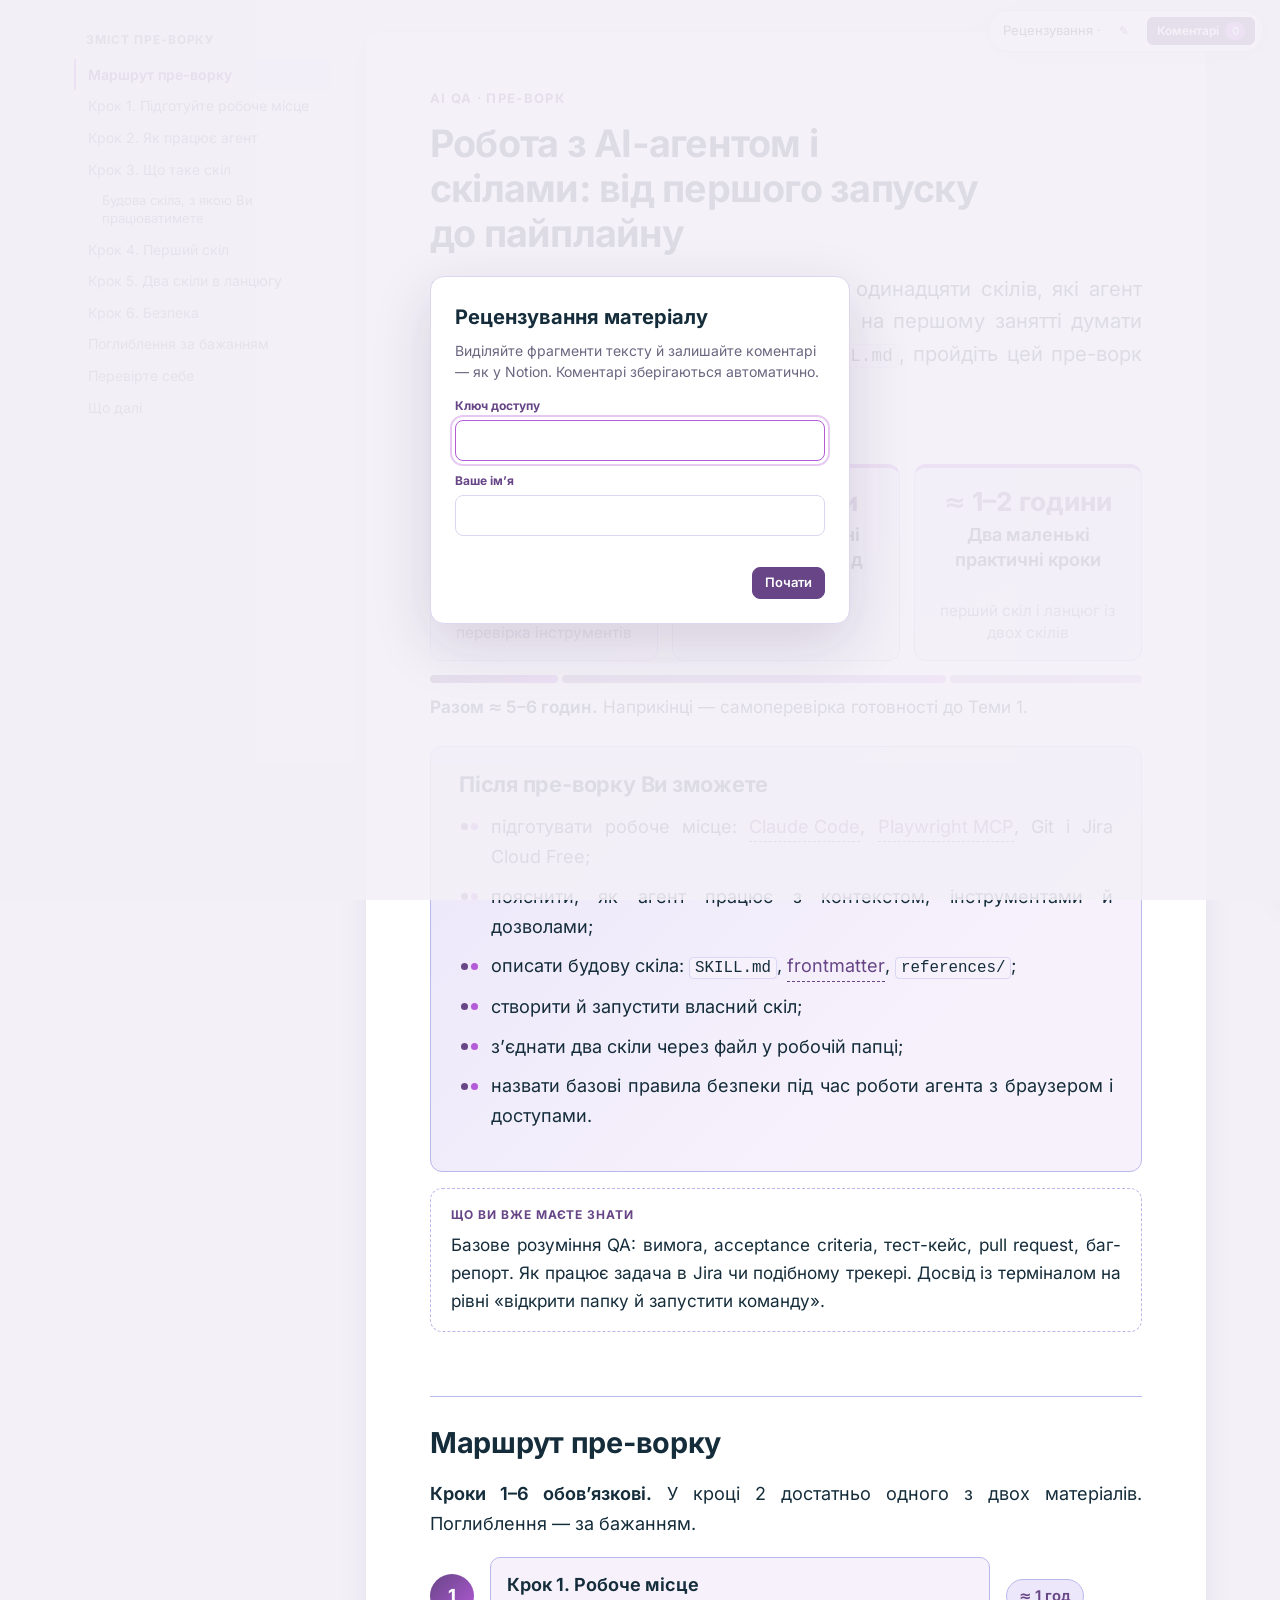
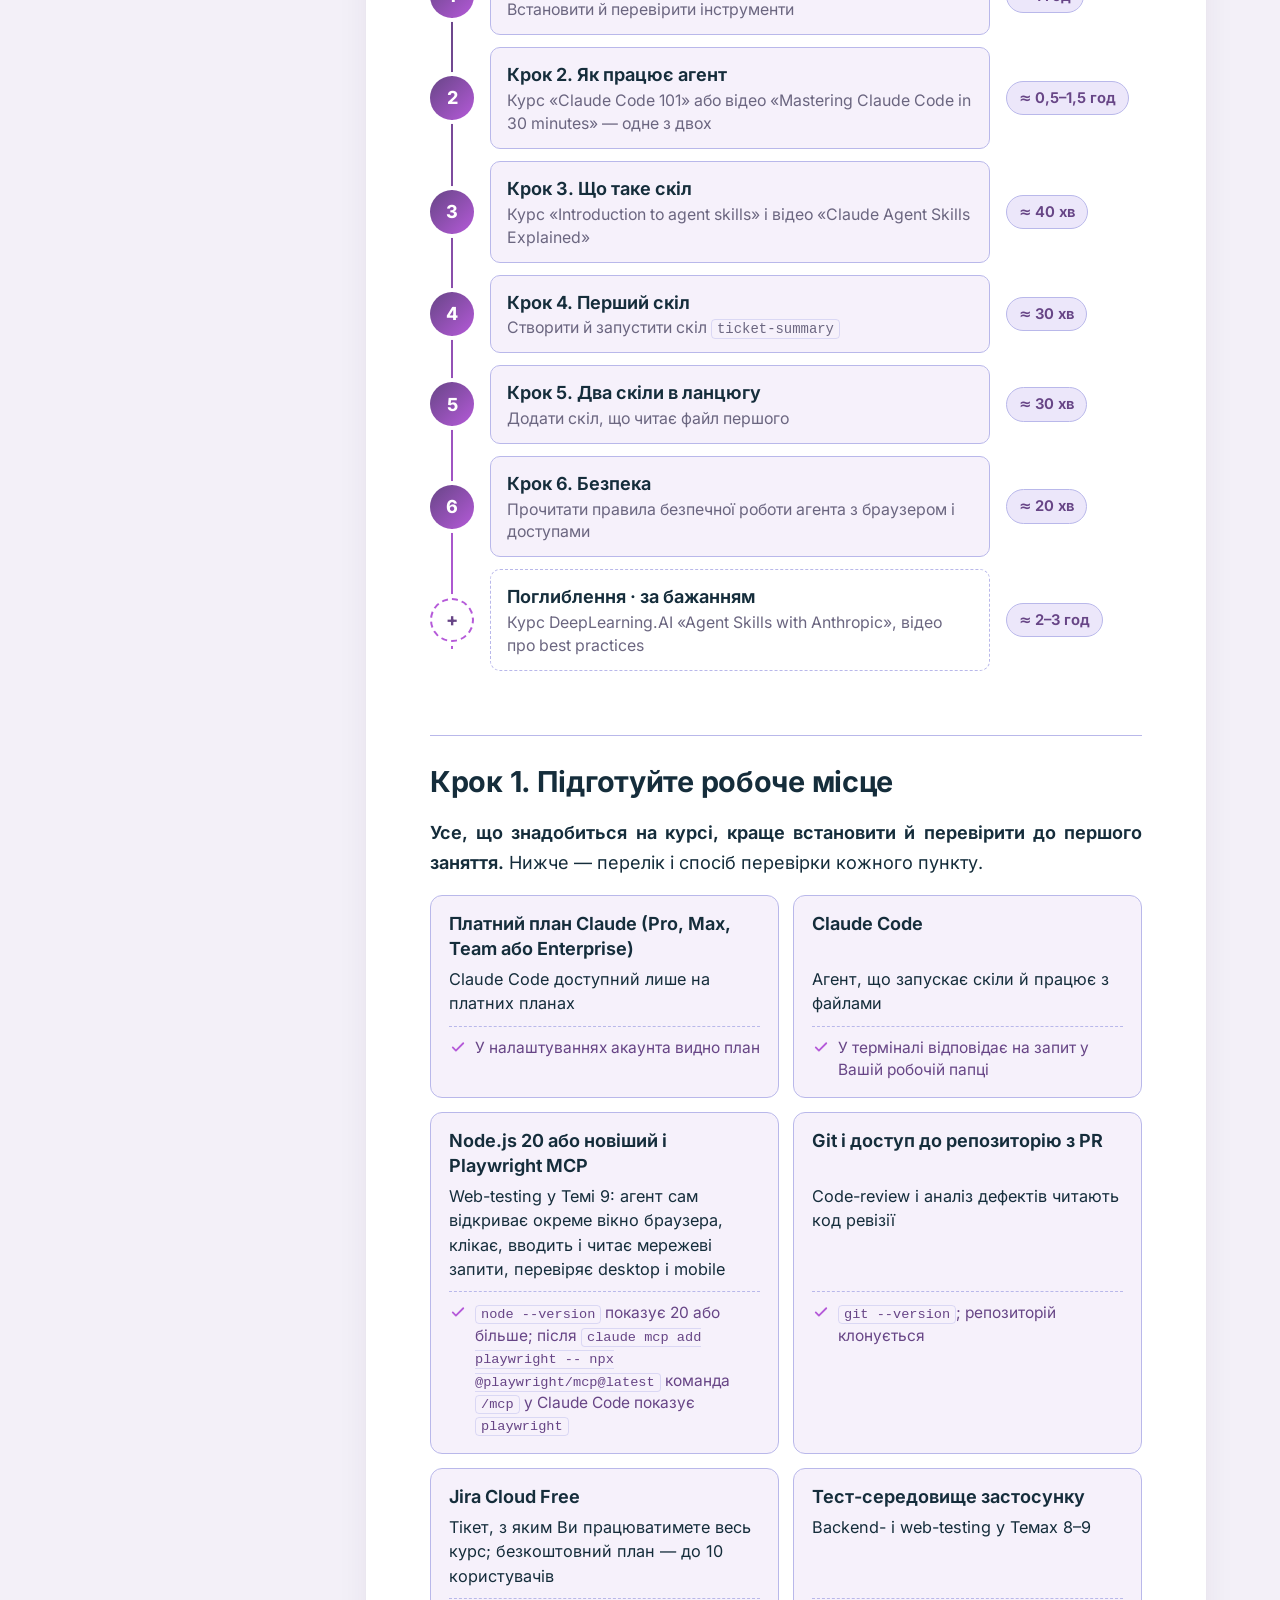
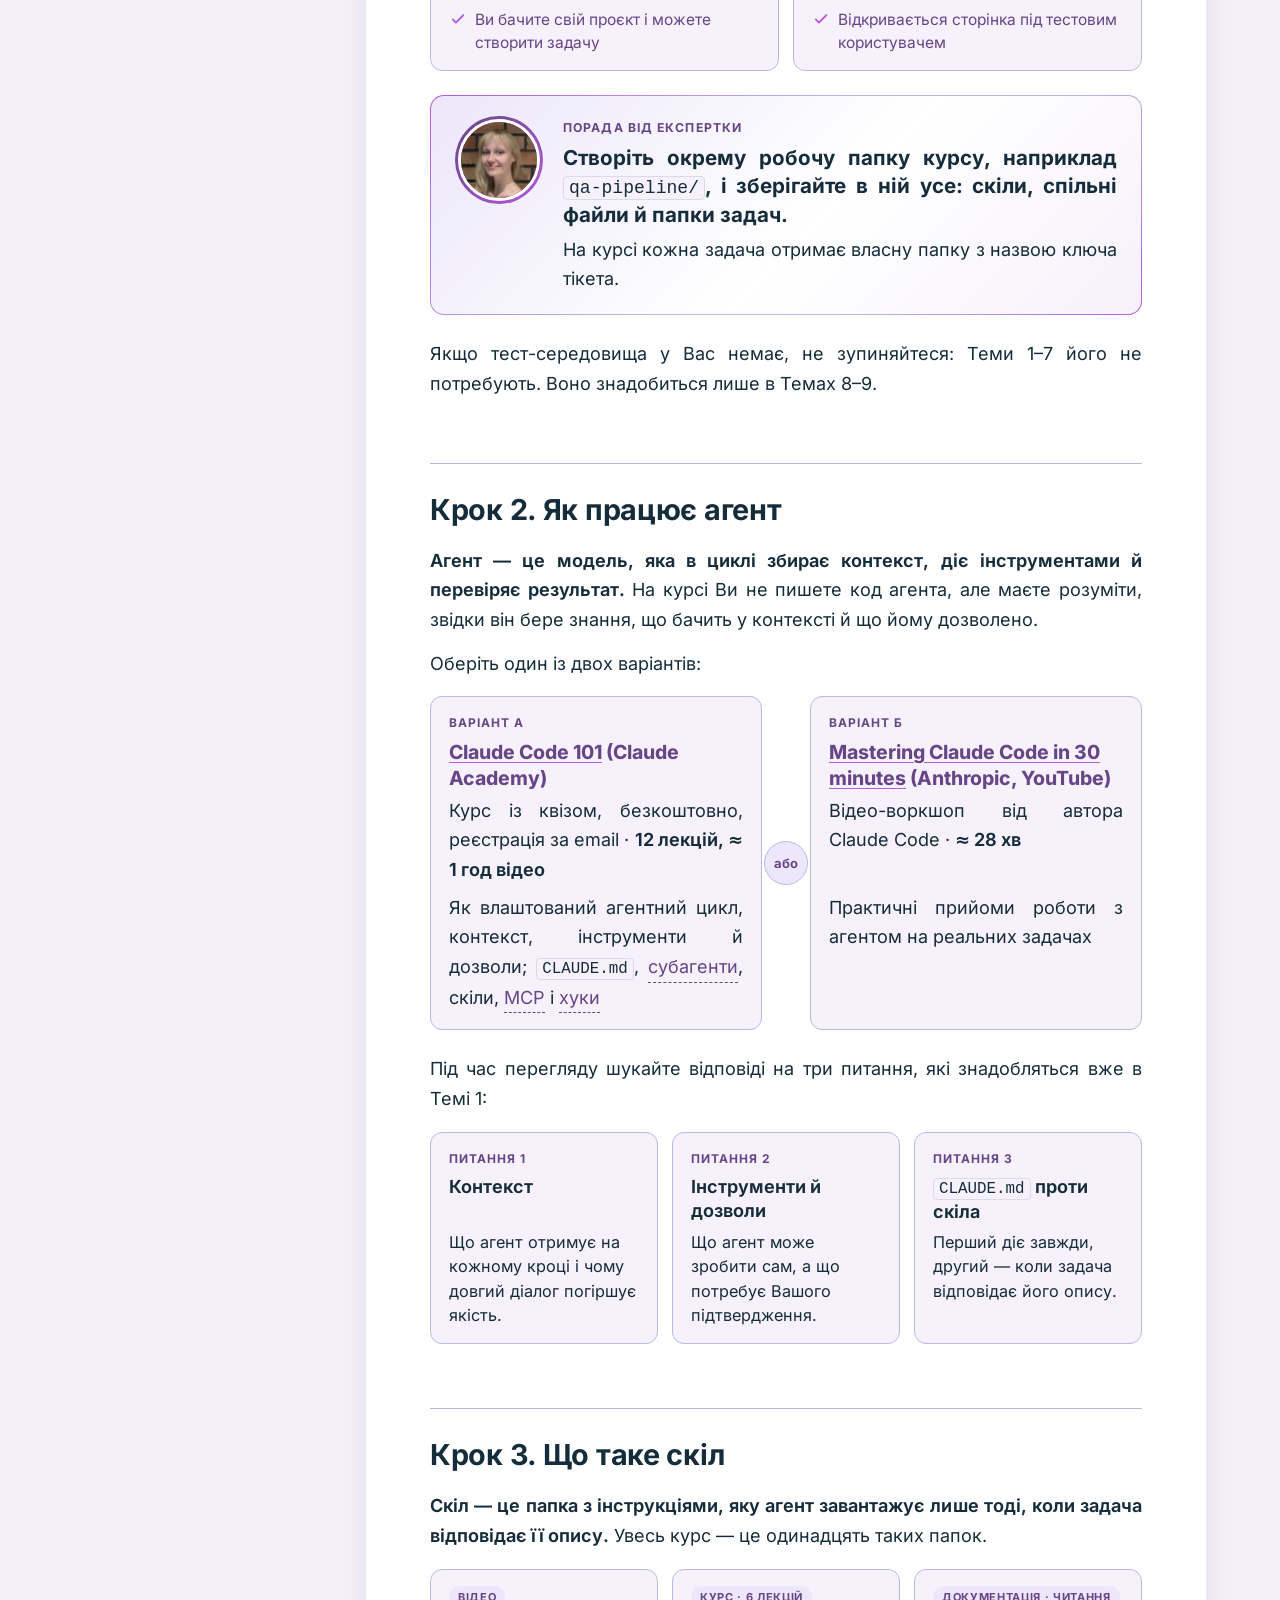
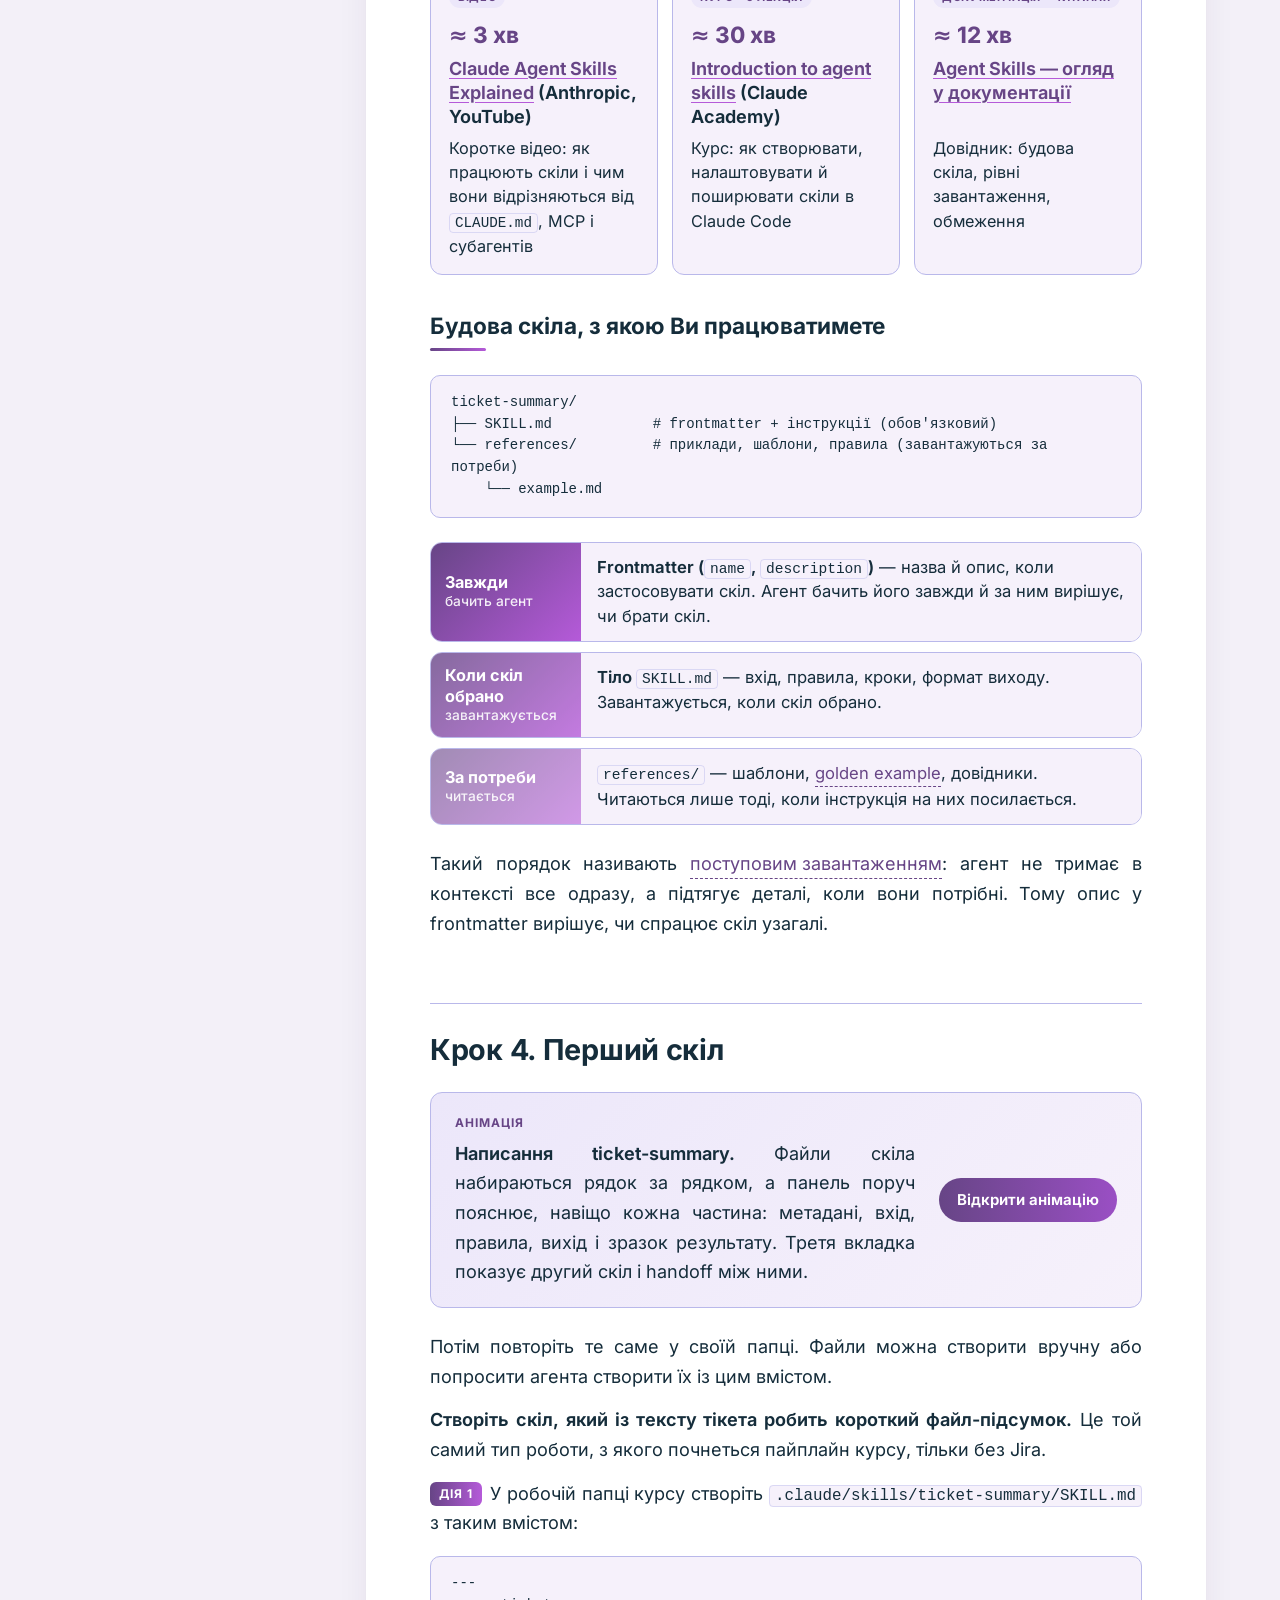
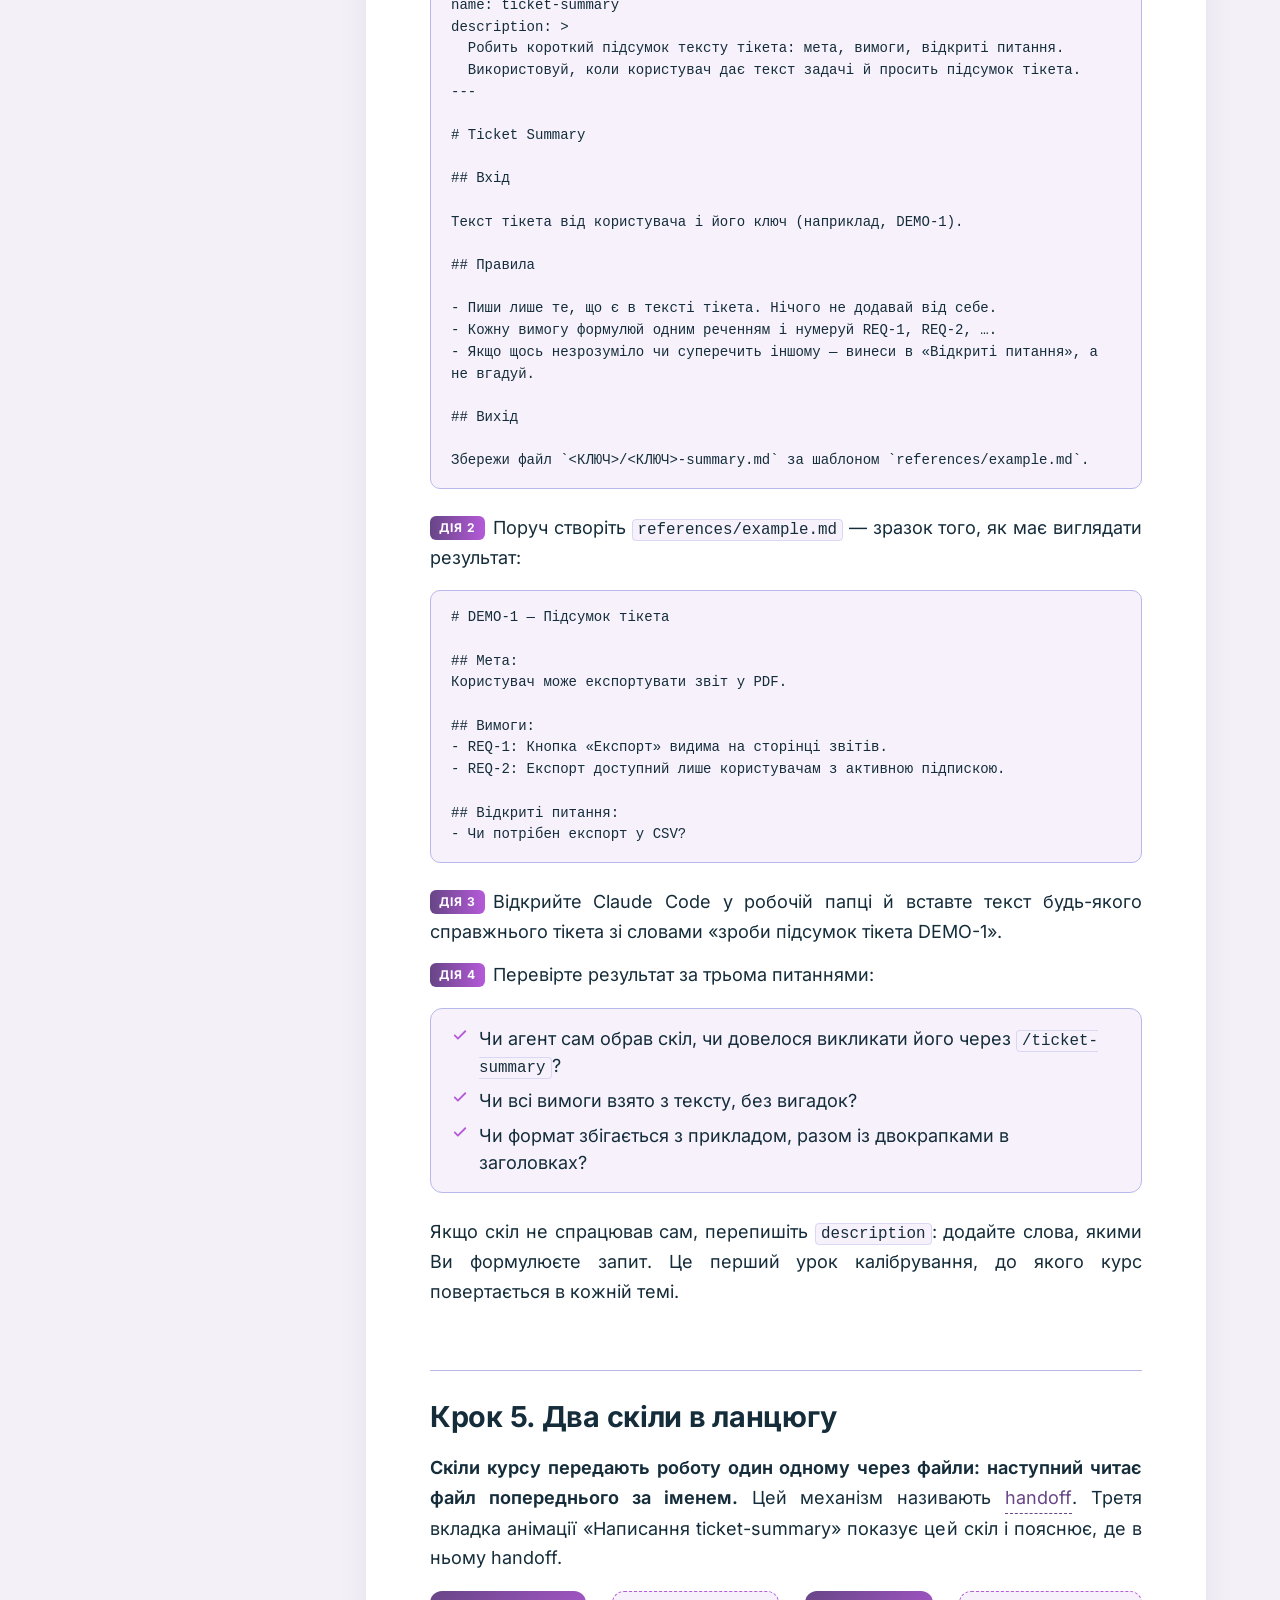
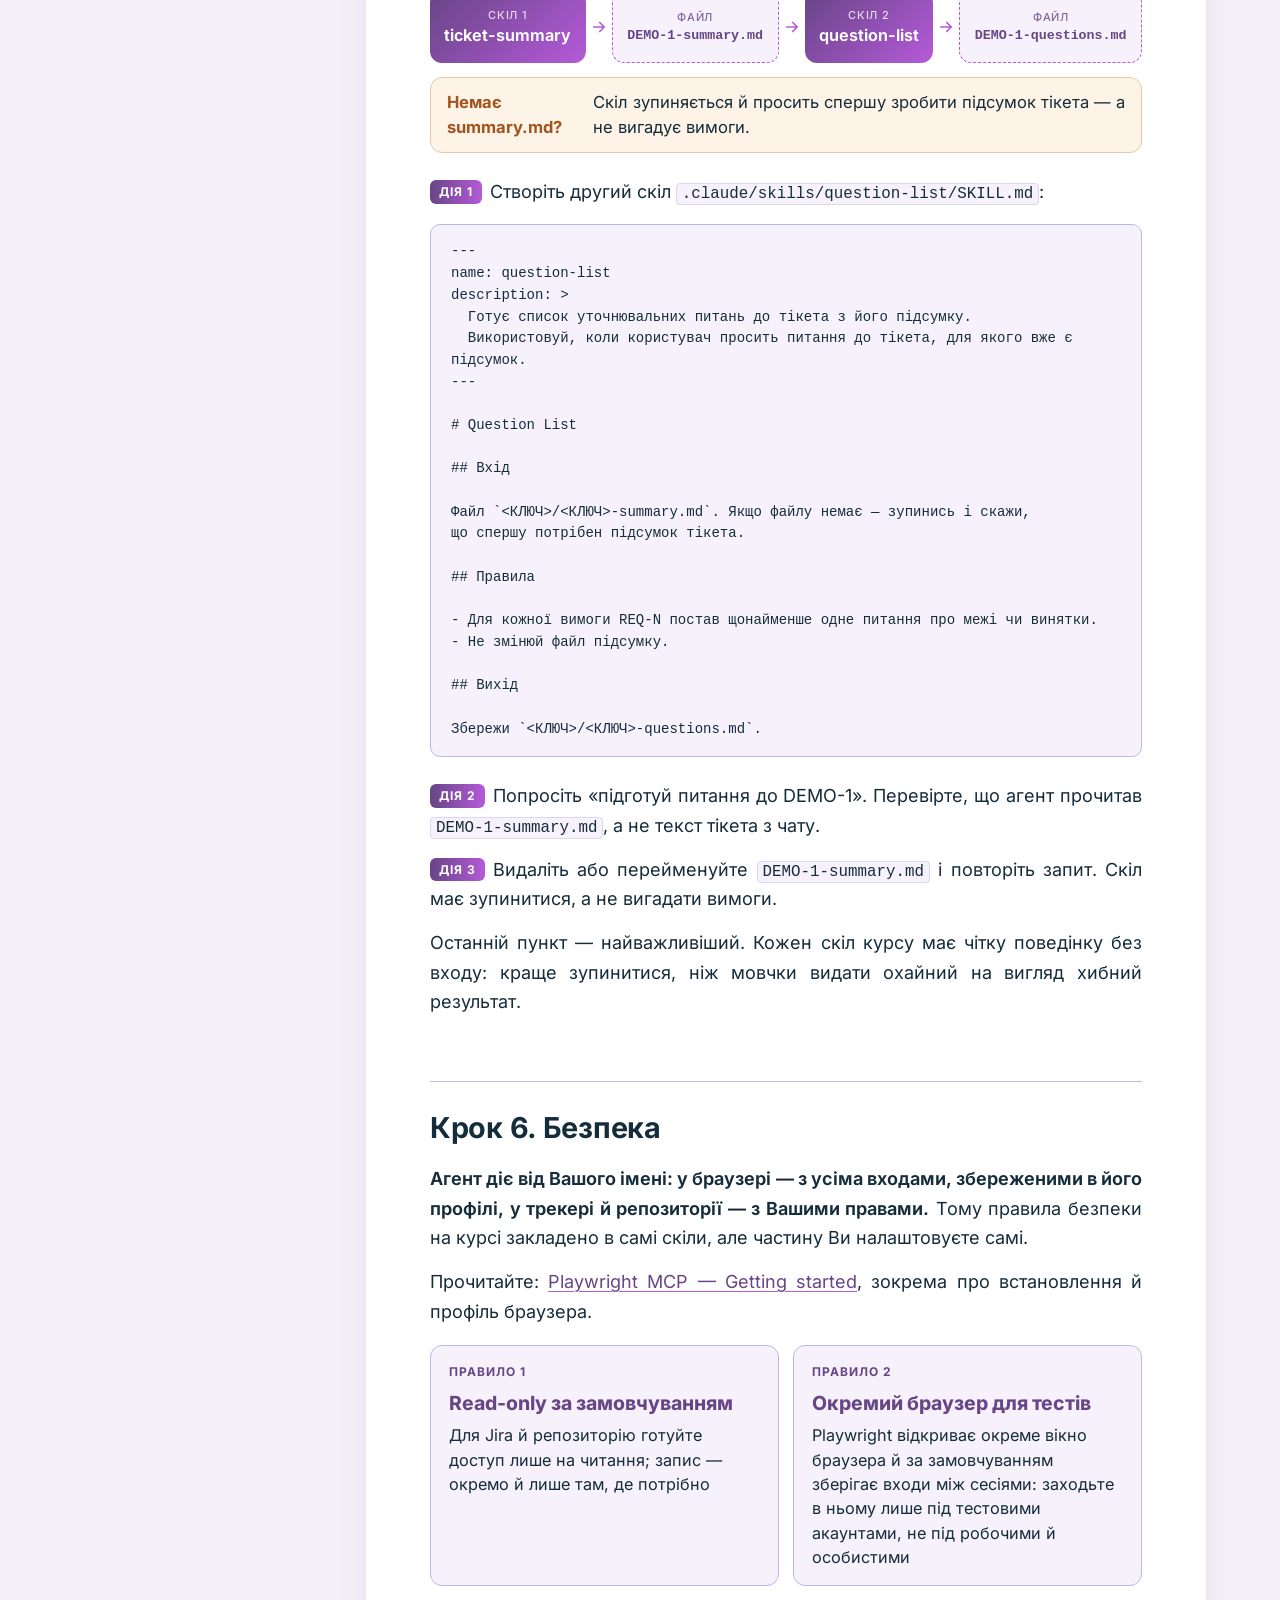
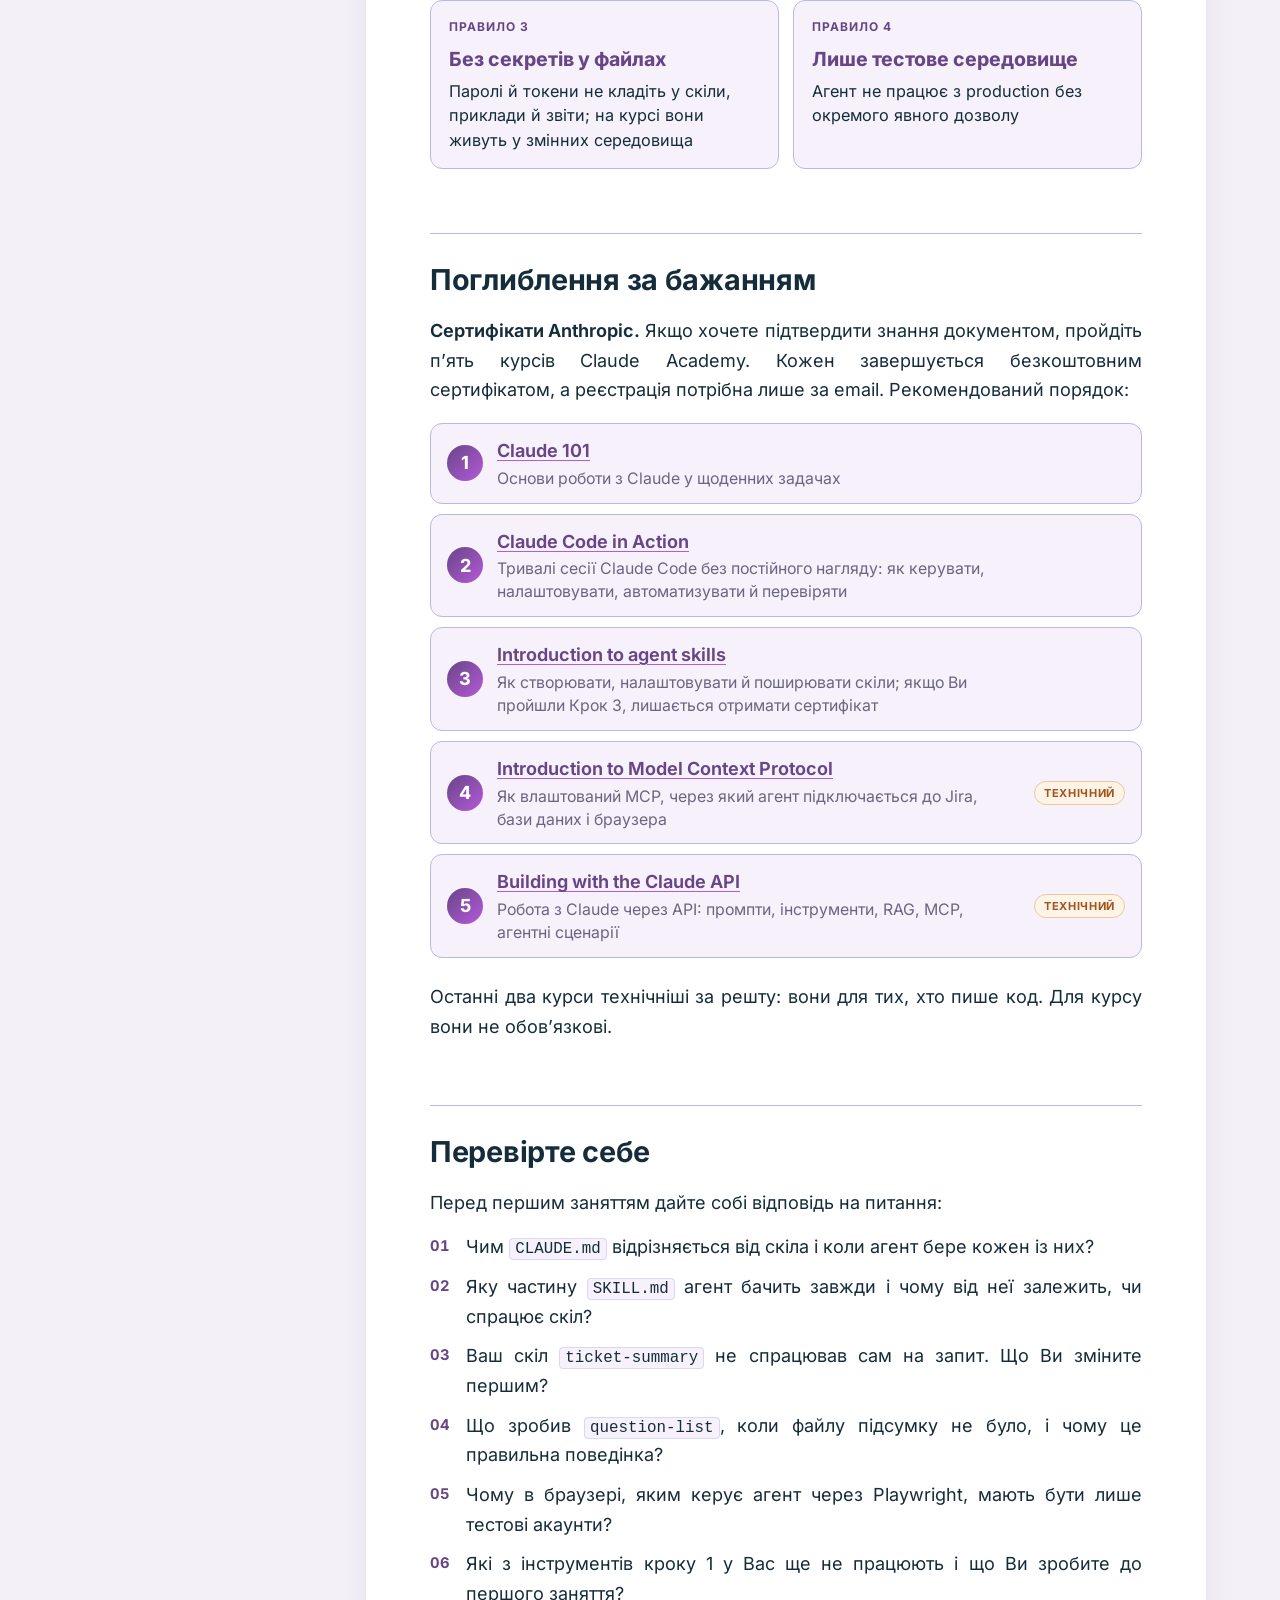
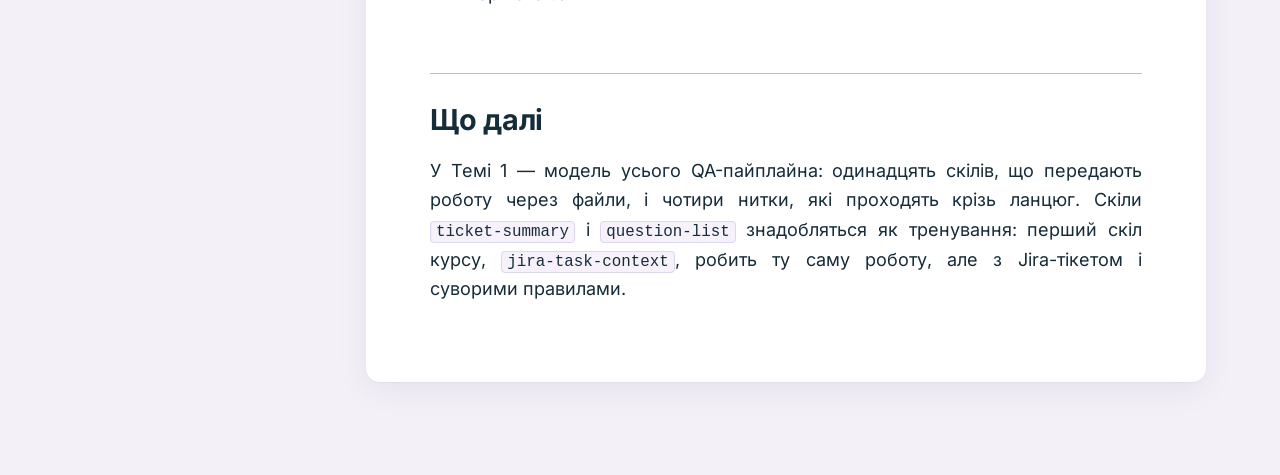
==== commit 5ff16bd0: "Пре-ворк: Claude in Chrome замінено на Playwright MCP (як у скілі web-testing) Co-Authored-By: Claud" ====
--- a/pw-pre-work.html
+++ b/pw-pre-work.html
@@ -137,23 +137,23 @@
 .ig-p .c{grid-template-columns:36px minmax(0,1fr) 7.5rem}.ig-p .c .tag{justify-self:end}
 .ig-stop{margin-top:14px}
 @media(max-width:700px){.ig-f .nd{white-space:normal;overflow-wrap:anywhere}.ig-r li{grid-template-columns:44px minmax(0,1fr)}.ig-p .c{grid-template-columns:36px minmax(0,1fr)}.ig-or.r4>.c,.ig-or.r4>.mid{grid-row:auto}.ig-or.r4>.c{grid-template-rows:none}.ig-f .nd{min-height:0}}
-</style></head><body><div class="bar"><i id="pg"></i></div><div class="wrap"><nav aria-label="Зміст пре-ворку"><div class="nav-h">Зміст пре-ворку</div><a class="t2" href="#s0">Маршрут пре-ворку</a><a class="t2" href="#s1">Крок 1. Підготуйте робоче місце</a><a class="t2" href="#s2">Крок 2. Як працює агент</a><a class="t2" href="#s3">Крок 3. Що таке скіл</a><a class="t3" href="#s4">Будова скіла, з якою Ви працюватимете</a><a class="t2" href="#s5">Крок 4. Перший скіл</a><a class="t2" href="#s6">Крок 5. Два скіли в ланцюгу</a><a class="t2" href="#s7">Крок 6. Безпека</a><a class="t2" href="#s8">Поглиблення за бажанням</a><a class="t2" href="#s9">Перевірте себе</a><a class="t2" href="#s10">Що далі</a></nav><main class="lr"><header class="hero"><div class="eyebrow">AI QA · Пре-ворк</div><h1>Робота з AI-агентом і скілами: від першого запуску до пайплайну</h1>
+.lr .ig .c{min-width:0}.lr .ig code{white-space:normal;overflow-wrap:anywhere}</style></head><body><div class="bar"><i id="pg"></i></div><div class="wrap"><nav aria-label="Зміст пре-ворку"><div class="nav-h">Зміст пре-ворку</div><a class="t2" href="#s0">Маршрут пре-ворку</a><a class="t2" href="#s1">Крок 1. Підготуйте робоче місце</a><a class="t2" href="#s2">Крок 2. Як працює агент</a><a class="t2" href="#s3">Крок 3. Що таке скіл</a><a class="t3" href="#s4">Будова скіла, з якою Ви працюватимете</a><a class="t2" href="#s5">Крок 4. Перший скіл</a><a class="t2" href="#s6">Крок 5. Два скіли в ланцюгу</a><a class="t2" href="#s7">Крок 6. Безпека</a><a class="t2" href="#s8">Поглиблення за бажанням</a><a class="t2" href="#s9">Перевірте себе</a><a class="t2" href="#s10">Що далі</a></nav><main class="lr"><header class="hero"><div class="eyebrow">AI QA · Пре-ворк</div><h1>Робота з AI-агентом і скілами: від першого запуску до пайплайну</h1>
 <p class="lead">На курсі Ви збиратимете QA-пайплайн з одинадцяти скілів, які агент запускає по черзі на одному тікеті. Щоб на першому занятті думати про QA, а не про те, куди ж класти <code>SKILL.md</code>, пройдіть цей пре-ворк заздалегідь.</p>
 <p>Він складається з трьох частин:</p>
 <div class="ig"><div class="ig-t r3"><div class="c"><div class="n">≈ 1 година</div><div class="h">Підготовка робочого місця</div><div class="s">встановлення й перевірка інструментів</div></div><div class="c"><div class="n">≈ 3 години</div><div class="h">Короткі офіційні курси й відео від Anthropic</div><div class="s">англійською</div></div><div class="c"><div class="n">≈ 1–2 години</div><div class="h">Два маленькі практичні кроки</div><div class="s">перший скіл і ланцюг із двох скілів</div></div></div><div class="ig-bar" aria-hidden="true"><i style="flex:1"></i><i style="flex:3"></i><i style="flex:1.5"></i></div><p class="ig-sum"><strong>Разом ≈ 5–6 годин.</strong> Наприкінці — самоперевірка готовності до Теми 1.</p></div>
-<div class="lo"><h2 class="lo-h">Після пре-ворку Ви зможете</h2><ul class="ls"><li><span class="mk" aria-hidden="true"></span><div>підготувати робоче місце: <span class="tip"><button type="button" class="tip-b" aria-describedby="tp0" aria-expanded="false">Claude Code</button><span class="tip-p" role="tooltip" id="tp0" hidden>Агент Anthropic, що працює у Вашій робочій папці: читає й пише файли, запускає команди та скіли.</span></span>, Claude in Chrome (опційно), Git і Jira Cloud Free;</div></li><li><span class="mk" aria-hidden="true"></span><div>пояснити, як агент працює з контекстом, інструментами й дозволами;</div></li><li><span class="mk" aria-hidden="true"></span><div>описати будову скіла: <code>SKILL.md</code>, <span class="tip"><button type="button" class="tip-b" aria-describedby="tp1" aria-expanded="false">frontmatter</button><span class="tip-p" role="tooltip" id="tp1" hidden>Службовий YAML-блок на початку SKILL.md: назва скіла й опис, коли його застосовувати.</span></span>, <code>references/</code>;</div></li><li><span class="mk" aria-hidden="true"></span><div>створити й запустити власний скіл;</div></li><li><span class="mk" aria-hidden="true"></span><div>з’єднати два скіли через файл у робочій папці;</div></li><li><span class="mk" aria-hidden="true"></span><div>назвати базові правила безпеки під час роботи агента з браузером і доступами.</div></li></ul></div>
+<div class="lo"><h2 class="lo-h">Після пре-ворку Ви зможете</h2><ul class="ls"><li><span class="mk" aria-hidden="true"></span><div>підготувати робоче місце: <span class="tip"><button type="button" class="tip-b" aria-describedby="tp0" aria-expanded="false">Claude Code</button><span class="tip-p" role="tooltip" id="tp0" hidden>Агент Anthropic, що працює у Вашій робочій папці: читає й пише файли, запускає команди та скіли.</span></span>, <span class="tip"><button type="button" class="tip-b" aria-describedby="tp1" aria-expanded="false">Playwright MCP</button><span class="tip-p" role="tooltip" id="tp1" hidden>Сервер, через який агент керує окремим вікном браузера: відкриває сторінки, клікає, вводить текст і читає мережеві запити.</span></span>, Git і Jira Cloud Free;</div></li><li><span class="mk" aria-hidden="true"></span><div>пояснити, як агент працює з контекстом, інструментами й дозволами;</div></li><li><span class="mk" aria-hidden="true"></span><div>описати будову скіла: <code>SKILL.md</code>, <span class="tip"><button type="button" class="tip-b" aria-describedby="tp2" aria-expanded="false">frontmatter</button><span class="tip-p" role="tooltip" id="tp2" hidden>Службовий YAML-блок на початку SKILL.md: назва скіла й опис, коли його застосовувати.</span></span>, <code>references/</code>;</div></li><li><span class="mk" aria-hidden="true"></span><div>створити й запустити власний скіл;</div></li><li><span class="mk" aria-hidden="true"></span><div>з’єднати два скіли через файл у робочій папці;</div></li><li><span class="mk" aria-hidden="true"></span><div>назвати базові правила безпеки під час роботи агента з браузером і доступами.</div></li></ul></div>
 <div class="pre"><div class="co-t"><span>Що Ви вже маєте знати</span></div><p>Базове розуміння QA: вимога, acceptance criteria, тест-кейс, pull request, баг-репорт. Як працює задача в Jira чи подібному трекері. Досвід із терміналом на рівні «відкрити папку й запустити команду».</p></div></header>
 <h2 id="s0">Маршрут пре-ворку</h2>
-<p><strong>Кроки 1–6 обов’язкові.</strong> У кроці 2 достатньо одного з двох матеріалів. Поглиблення — за бажанням.</p><div class="ig"><ol class="ig-r"><li class=""><span class="num" aria-hidden="true">1</span><div class="bd"><b>Крок 1. Робоче місце</b><span>Встановити й перевірити інструменти</span></div><span class="tm">≈ 1 год</span></li><li class=""><span class="num" aria-hidden="true">2</span><div class="bd"><b>Крок 2. Як працює агент</b><span>Курс «Claude Code 101» або відео «Mastering Claude Code in 30 minutes» — одне з двох</span></div><span class="tm">≈ 0,5–1,5 год</span></li><li class=""><span class="num" aria-hidden="true">3</span><div class="bd"><b>Крок 3. Що таке скіл</b><span>Курс «Introduction to agent skills» і відео «Claude Agent Skills Explained»</span></div><span class="tm">≈ 40 хв</span></li><li class=""><span class="num" aria-hidden="true">4</span><div class="bd"><b>Крок 4. Перший скіл</b><span>Створити й запустити скіл <code>ticket-summary</code></span></div><span class="tm">≈ 30 хв</span></li><li class=""><span class="num" aria-hidden="true">5</span><div class="bd"><b>Крок 5. Два скіли в ланцюгу</b><span>Додати скіл, що читає файл першого</span></div><span class="tm">≈ 30 хв</span></li><li class=""><span class="num" aria-hidden="true">6</span><div class="bd"><b>Крок 6. Безпека</b><span>Прочитати правила безпечної роботи з Claude in Chrome</span></div><span class="tm">≈ 20 хв</span></li><li class="opt"><span class="num" aria-hidden="true">+</span><div class="bd"><b>Поглиблення · за бажанням</b><span>Курс DeepLearning.AI «Agent Skills with Anthropic», відео про best practices</span></div><span class="tm">≈ 2–3 год</span></li></ol></div>
+<p><strong>Кроки 1–6 обов’язкові.</strong> У кроці 2 достатньо одного з двох матеріалів. Поглиблення — за бажанням.</p><div class="ig"><ol class="ig-r"><li class=""><span class="num" aria-hidden="true">1</span><div class="bd"><b>Крок 1. Робоче місце</b><span>Встановити й перевірити інструменти</span></div><span class="tm">≈ 1 год</span></li><li class=""><span class="num" aria-hidden="true">2</span><div class="bd"><b>Крок 2. Як працює агент</b><span>Курс «Claude Code 101» або відео «Mastering Claude Code in 30 minutes» — одне з двох</span></div><span class="tm">≈ 0,5–1,5 год</span></li><li class=""><span class="num" aria-hidden="true">3</span><div class="bd"><b>Крок 3. Що таке скіл</b><span>Курс «Introduction to agent skills» і відео «Claude Agent Skills Explained»</span></div><span class="tm">≈ 40 хв</span></li><li class=""><span class="num" aria-hidden="true">4</span><div class="bd"><b>Крок 4. Перший скіл</b><span>Створити й запустити скіл <code>ticket-summary</code></span></div><span class="tm">≈ 30 хв</span></li><li class=""><span class="num" aria-hidden="true">5</span><div class="bd"><b>Крок 5. Два скіли в ланцюгу</b><span>Додати скіл, що читає файл першого</span></div><span class="tm">≈ 30 хв</span></li><li class=""><span class="num" aria-hidden="true">6</span><div class="bd"><b>Крок 6. Безпека</b><span>Прочитати правила безпечної роботи агента з браузером і доступами</span></div><span class="tm">≈ 20 хв</span></li><li class="opt"><span class="num" aria-hidden="true">+</span><div class="bd"><b>Поглиблення · за бажанням</b><span>Курс DeepLearning.AI «Agent Skills with Anthropic», відео про best practices</span></div><span class="tm">≈ 2–3 год</span></li></ol></div>
 <h2 id="s1">Крок 1. Підготуйте робоче місце</h2>
 <p><strong>Усе, що знадобиться на курсі, краще встановити й перевірити до першого заняття.</strong> Нижче — перелік і спосіб перевірки кожного пункту.</p>
-<div class="ig"><div class="ig-g r3"><div class="c"><div class="k">Платний план Claude (Pro, Max, Team або Enterprise)</div><div class="w">Claude Code і Claude in Chrome доступні лише на платних планах</div><div class="v"><svg viewBox="0 0 24 24" aria-hidden="true"><path d="M5 12.5l4.2 4.2L19 7"/></svg><span>У налаштуваннях акаунта видно план</span></div></div><div class="c"><div class="k">Claude Code</div><div class="w">Агент, що запускає скіли й працює з файлами</div><div class="v"><svg viewBox="0 0 24 24" aria-hidden="true"><path d="M5 12.5l4.2 4.2L19 7"/></svg><span>У терміналі відповідає на запит у Вашій робочій папці</span></div></div><div class="c"><div class="k">Google Chrome і розширення Claude in Chrome</div><div class="w">Web-testing у Темі 9; інші Chromium-браузери й мобільні не підтримуються</div><div class="v"><svg viewBox="0 0 24 24" aria-hidden="true"><path d="M5 12.5l4.2 4.2L19 7"/></svg><span>Іконка Claude закріплена на панелі Chrome, бокова панель відкривається</span></div></div><div class="c"><div class="k">Git і доступ до репозиторію з PR</div><div class="w">Code-review і аналіз дефектів читають код ревізії</div><div class="v"><svg viewBox="0 0 24 24" aria-hidden="true"><path d="M5 12.5l4.2 4.2L19 7"/></svg><span><code>git --version</code>; репозиторій клонується</span></div></div><div class="c"><div class="k">Jira Cloud Free</div><div class="w">Тікет, з яким Ви працюватимете весь курс; безкоштовний план — до 10 користувачів</div><div class="v"><svg viewBox="0 0 24 24" aria-hidden="true"><path d="M5 12.5l4.2 4.2L19 7"/></svg><span>Ви бачите свій проєкт і можете створити задачу</span></div></div><div class="c"><div class="k">Тест-середовище застосунку</div><div class="w">Backend- і web-testing у Темах 8–9</div><div class="v"><svg viewBox="0 0 24 24" aria-hidden="true"><path d="M5 12.5l4.2 4.2L19 7"/></svg><span>Відкривається сторінка під тестовим користувачем</span></div></div></div></div>
+<div class="ig"><div class="ig-g r3"><div class="c"><div class="k">Платний план Claude (Pro, Max, Team або Enterprise)</div><div class="w">Claude Code доступний лише на платних планах</div><div class="v"><svg viewBox="0 0 24 24" aria-hidden="true"><path d="M5 12.5l4.2 4.2L19 7"/></svg><span>У налаштуваннях акаунта видно план</span></div></div><div class="c"><div class="k">Claude Code</div><div class="w">Агент, що запускає скіли й працює з файлами</div><div class="v"><svg viewBox="0 0 24 24" aria-hidden="true"><path d="M5 12.5l4.2 4.2L19 7"/></svg><span>У терміналі відповідає на запит у Вашій робочій папці</span></div></div><div class="c"><div class="k">Node.js 20 або новіший і Playwright MCP</div><div class="w">Web-testing у Темі 9: агент сам відкриває окреме вікно браузера, клікає, вводить і читає мережеві запити, перевіряє desktop і mobile</div><div class="v"><svg viewBox="0 0 24 24" aria-hidden="true"><path d="M5 12.5l4.2 4.2L19 7"/></svg><span><code>node --version</code> показує 20 або більше; після <code>claude mcp add playwright -- npx @playwright/mcp@latest</code> команда <code>/mcp</code> у Claude Code показує <code>playwright</code></span></div></div><div class="c"><div class="k">Git і доступ до репозиторію з PR</div><div class="w">Code-review і аналіз дефектів читають код ревізії</div><div class="v"><svg viewBox="0 0 24 24" aria-hidden="true"><path d="M5 12.5l4.2 4.2L19 7"/></svg><span><code>git --version</code>; репозиторій клонується</span></div></div><div class="c"><div class="k">Jira Cloud Free</div><div class="w">Тікет, з яким Ви працюватимете весь курс; безкоштовний план — до 10 користувачів</div><div class="v"><svg viewBox="0 0 24 24" aria-hidden="true"><path d="M5 12.5l4.2 4.2L19 7"/></svg><span>Ви бачите свій проєкт і можете створити задачу</span></div></div><div class="c"><div class="k">Тест-середовище застосунку</div><div class="w">Backend- і web-testing у Темах 8–9</div><div class="v"><svg viewBox="0 0 24 24" aria-hidden="true"><path d="M5 12.5l4.2 4.2L19 7"/></svg><span>Відкривається сторінка під тестовим користувачем</span></div></div></div></div>
 <aside class="ex" role="note" aria-label="Порада від експертки"><div class="ex-in"><div class="ex-ph"><img src="[data-uri]" alt="Фото експертки курсу" width="88" height="88"></div><div class="ex-b"><div class="ex-l">Порада від експертки</div><p class="ex-h">Створіть окрему робочу папку курсу, наприклад <code>qa-pipeline/</code>, і зберігайте в ній усе: скіли, спільні файли й папки задач.</p><p>На курсі кожна задача отримає власну папку з назвою ключа тікета.</p></div></div></aside>
 <p>Якщо тест-середовища у Вас немає, не зупиняйтеся: Теми 1–7 його не потребують. Воно знадобиться лише в Темах 8–9.</p>
 <h2 id="s2">Крок 2. Як працює агент</h2>
 <p><strong>Агент — це модель, яка в циклі збирає контекст, діє інструментами й перевіряє результат.</strong> На курсі Ви не пишете код агента, але маєте розуміти, звідки він бере знання, що бачить у контексті й що йому дозволено.</p>
 <p>Оберіть один із двох варіантів:</p>
-<div class="ig"><div class="ig-or r4"><div class="c"><div class="lbl">Варіант А</div><div class="big"><a href="https://anthropic.skilljar.com/claude-code-101" target="_blank" rel="noopener">Claude Code 101</a> (Claude Academy)</div><p>Курс із квізом, безкоштовно, реєстрація за email · <strong>12 лекцій, ≈ 1 год відео</strong></p><p>Як влаштований агентний цикл, контекст, інструменти й дозволи; <code>CLAUDE.md</code>, <span class="tip"><button type="button" class="tip-b" aria-describedby="tp2" aria-expanded="false">субагенти</button><span class="tip-p" role="tooltip" id="tp2" hidden>Окремі екземпляри агента з власним контекстом, яким головний агент доручає частину роботи.</span></span>, скіли, <span class="tip"><button type="button" class="tip-b" aria-describedby="tp3" aria-expanded="false">MCP</button><span class="tip-p" role="tooltip" id="tp3" hidden>Model Context Protocol — стандартний спосіб під’єднати до агента зовнішній інструмент: Jira, базу даних, браузер.</span></span> і <span class="tip"><button type="button" class="tip-b" aria-describedby="tp4" aria-expanded="false">хуки</button><span class="tip-p" role="tooltip" id="tp4" hidden>Команди, які Claude Code автоматично виконує на певних подіях, наприклад перед або після дії інструмента.</span></span></p></div><div class="mid">або</div><div class="c"><div class="lbl">Варіант Б</div><div class="big"><a href="https://www.youtube.com/watch?v=6eBSHbLKuN0" target="_blank" rel="noopener">Mastering Claude Code in 30 minutes</a> (Anthropic, YouTube)</div><p>Відео-воркшоп від автора Claude Code · <strong>≈ 28 хв</strong></p><p>Практичні прийоми роботи з агентом на реальних задачах</p></div></div></div>
+<div class="ig"><div class="ig-or r4"><div class="c"><div class="lbl">Варіант А</div><div class="big"><a href="https://anthropic.skilljar.com/claude-code-101" target="_blank" rel="noopener">Claude Code 101</a> (Claude Academy)</div><p>Курс із квізом, безкоштовно, реєстрація за email · <strong>12 лекцій, ≈ 1 год відео</strong></p><p>Як влаштований агентний цикл, контекст, інструменти й дозволи; <code>CLAUDE.md</code>, <span class="tip"><button type="button" class="tip-b" aria-describedby="tp3" aria-expanded="false">субагенти</button><span class="tip-p" role="tooltip" id="tp3" hidden>Окремі екземпляри агента з власним контекстом, яким головний агент доручає частину роботи.</span></span>, скіли, <span class="tip"><button type="button" class="tip-b" aria-describedby="tp4" aria-expanded="false">MCP</button><span class="tip-p" role="tooltip" id="tp4" hidden>Model Context Protocol — стандартний спосіб під’єднати до агента зовнішній інструмент: Jira, базу даних, браузер.</span></span> і <span class="tip"><button type="button" class="tip-b" aria-describedby="tp5" aria-expanded="false">хуки</button><span class="tip-p" role="tooltip" id="tp5" hidden>Команди, які Claude Code автоматично виконує на певних подіях, наприклад перед або після дії інструмента.</span></span></p></div><div class="mid">або</div><div class="c"><div class="lbl">Варіант Б</div><div class="big"><a href="https://www.youtube.com/watch?v=6eBSHbLKuN0" target="_blank" rel="noopener">Mastering Claude Code in 30 minutes</a> (Anthropic, YouTube)</div><p>Відео-воркшоп від автора Claude Code · <strong>≈ 28 хв</strong></p><p>Практичні прийоми роботи з агентом на реальних задачах</p></div></div></div>
 <p>Під час перегляду шукайте відповіді на три питання, які знадобляться вже в Темі 1:</p>
 <div class="ig"><div class="ig-g g3 r3"><div class="c"><div class="lbl">Питання 1</div><div class="k">Контекст</div><div class="w" style="margin:0">Що агент отримує на кожному кроці і чому довгий діалог погіршує якість.</div></div><div class="c"><div class="lbl">Питання 2</div><div class="k">Інструменти й дозволи</div><div class="w" style="margin:0">Що агент може зробити сам, а що потребує Вашого підтвердження.</div></div><div class="c"><div class="lbl">Питання 3</div><div class="k"><code>CLAUDE.md</code> проти скіла</div><div class="w" style="margin:0">Перший діє завжди, другий — коли задача відповідає його опису.</div></div></div></div>
 <h2 id="s3">Крок 3. Що таке скіл</h2>
@@ -164,8 +164,8 @@
 ├── SKILL.md            # frontmatter + інструкції (обов'язковий)
 └── references/         # приклади, шаблони, правила (завантажуються за потреби)
     └── example.md</code></pre>
-<div class="ig"><div class="ig-l"><div class="row"><div class="lv">Завжди<small>бачить агент</small></div><div class="tx"><b>Frontmatter (<code>name</code>, <code>description</code>)</b> — назва й опис, коли застосовувати скіл. Агент бачить його завжди й за ним вирішує, чи брати скіл.</div></div><div class="row"><div class="lv">Коли скіл обрано<small>завантажується</small></div><div class="tx"><b>Тіло <code>SKILL.md</code></b> — вхід, правила, кроки, формат виходу. Завантажується, коли скіл обрано.</div></div><div class="row"><div class="lv">За потреби<small>читається</small></div><div class="tx"><b><code>references/</code></b> — шаблони, <span class="tip"><button type="button" class="tip-b" aria-describedby="tp5" aria-expanded="false">golden example</button><span class="tip-p" role="tooltip" id="tp5" hidden>Еталонний приклад готового результату, на структуру й деталізацію якого орієнтується агент.</span></span>, довідники. Читаються лише тоді, коли інструкція на них посилається.</div></div></div></div>
-<p>Такий порядок називають <span class="tip"><button type="button" class="tip-b" aria-describedby="tp6" aria-expanded="false">поступовим завантаженням</button><span class="tip-p" role="tooltip" id="tp6" hidden>Агент спершу бачить лише назву й опис скіла, а тіло й references/ підтягує, коли вони потрібні.</span></span>: агент не тримає в контексті все одразу, а підтягує деталі, коли вони потрібні. Тому опис у frontmatter вирішує, чи спрацює скіл узагалі.</p>
+<div class="ig"><div class="ig-l"><div class="row"><div class="lv">Завжди<small>бачить агент</small></div><div class="tx"><b>Frontmatter (<code>name</code>, <code>description</code>)</b> — назва й опис, коли застосовувати скіл. Агент бачить його завжди й за ним вирішує, чи брати скіл.</div></div><div class="row"><div class="lv">Коли скіл обрано<small>завантажується</small></div><div class="tx"><b>Тіло <code>SKILL.md</code></b> — вхід, правила, кроки, формат виходу. Завантажується, коли скіл обрано.</div></div><div class="row"><div class="lv">За потреби<small>читається</small></div><div class="tx"><b><code>references/</code></b> — шаблони, <span class="tip"><button type="button" class="tip-b" aria-describedby="tp6" aria-expanded="false">golden example</button><span class="tip-p" role="tooltip" id="tp6" hidden>Еталонний приклад готового результату, на структуру й деталізацію якого орієнтується агент.</span></span>, довідники. Читаються лише тоді, коли інструкція на них посилається.</div></div></div></div>
+<p>Такий порядок називають <span class="tip"><button type="button" class="tip-b" aria-describedby="tp7" aria-expanded="false">поступовим завантаженням</button><span class="tip-p" role="tooltip" id="tp7" hidden>Агент спершу бачить лише назву й опис скіла, а тіло й references/ підтягує, коли вони потрібні.</span></span>: агент не тримає в контексті все одразу, а підтягує деталі, коли вони потрібні. Тому опис у frontmatter вирішує, чи спрацює скіл узагалі.</p>
 <h2 id="s5">Крок 4. Перший скіл</h2>
 <div class="quiz"><div><div class="co-t"><span>Анімація</span></div><p><strong>Написання ticket-summary.</strong> Файли скіла набираються рядок за рядком, а панель поруч пояснює, навіщо кожна частина: метадані, вхід, правила, вихід і зразок результату. Третя вкладка показує другий скіл і handoff між ними.</p></div><span class="quiz-b">Відкрити анімацію</span></div>
 <p>Потім повторіть те саме у своїй папці. Файли можна створити вручну або попросити агента створити їх із цим вмістом.</p>
@@ -210,7 +210,7 @@
 <div class="ig"><ul class="ig-cl"><li><svg viewBox="0 0 24 24" aria-hidden="true"><path d="M5 12.5l4.2 4.2L19 7"/></svg><span>Чи агент сам обрав скіл, чи довелося викликати його через <code>/ticket-summary</code>?</span></li><li><svg viewBox="0 0 24 24" aria-hidden="true"><path d="M5 12.5l4.2 4.2L19 7"/></svg><span>Чи всі вимоги взято з тексту, без вигадок?</span></li><li><svg viewBox="0 0 24 24" aria-hidden="true"><path d="M5 12.5l4.2 4.2L19 7"/></svg><span>Чи формат збігається з прикладом, разом із двокрапками в заголовках?</span></li></ul></div>
 <p>Якщо скіл не спрацював сам, перепишіть <code>description</code>: додайте слова, якими Ви формулюєте запит. Це перший урок калібрування, до якого курс повертається в кожній темі.</p>
 <h2 id="s6">Крок 5. Два скіли в ланцюгу</h2>
-<p><strong>Скіли курсу передають роботу один одному через файли: наступний читає файл попереднього за іменем.</strong> Цей механізм називають <span class="tip"><button type="button" class="tip-b" aria-describedby="tp7" aria-expanded="false">handoff</button><span class="tip-p" role="tooltip" id="tp7" hidden>Передача результату від одного скіла наступному: наступний знаходить свій вхід у папці задачі за іменем файлу.</span></span>. Третя вкладка анімації «Написання ticket-summary» показує цей скіл і пояснює, де в ньому handoff.</p>
+<p><strong>Скіли курсу передають роботу один одному через файли: наступний читає файл попереднього за іменем.</strong> Цей механізм називають <span class="tip"><button type="button" class="tip-b" aria-describedby="tp8" aria-expanded="false">handoff</button><span class="tip-p" role="tooltip" id="tp8" hidden>Передача результату від одного скіла наступному: наступний знаходить свій вхід у папці задачі за іменем файлу.</span></span>. Третя вкладка анімації «Написання ticket-summary» показує цей скіл і пояснює, де в ньому handoff.</p>
 <div class="ig"><div class="ig-f" role="img" aria-label="ticket-summary створює DEMO-1-summary.md, question-list читає його й створює DEMO-1-questions.md"><div class="nd sk"><small>Скіл 1</small>ticket-summary</div><span class="ar"><svg viewBox="0 0 24 24" aria-hidden="true"><path d="M5 12h13M13 6l6 6-6 6"/></svg></span><div class="nd fl"><small>файл</small>DEMO-1-summary.md</div><span class="ar"><svg viewBox="0 0 24 24" aria-hidden="true"><path d="M5 12h13M13 6l6 6-6 6"/></svg></span><div class="nd sk"><small>Скіл 2</small>question-list</div><span class="ar"><svg viewBox="0 0 24 24" aria-hidden="true"><path d="M5 12h13M13 6l6 6-6 6"/></svg></span><div class="nd fl"><small>файл</small>DEMO-1-questions.md</div></div><div class="ig-stop"><b>Немає summary.md?</b><span>Скіл зупиняється й просить спершу зробити підсумок тікета — а не вигадує вимоги.</span></div></div>
 <p><span class="act">Дія 1</span>Створіть другий скіл <code>.claude/skills/question-list/SKILL.md</code>:</p>
 <pre><code>---
@@ -239,16 +239,16 @@
 <p><span class="act">Дія 3</span>Видаліть або перейменуйте <code>DEMO-1-summary.md</code> і повторіть запит. Скіл має зупинитися, а не вигадати вимоги.</p>
 <p>Останній пункт — найважливіший. Кожен скіл курсу має чітку поведінку без входу: краще зупинитися, ніж мовчки видати охайний на вигляд хибний результат.</p>
 <h2 id="s7">Крок 6. Безпека</h2>
-<p><strong>Агент діє від Вашого імені: у браузері — з Вашими сесіями, у трекері й репозиторії — з Вашими правами.</strong> Тому правила безпеки на курсі закладено в самі скіли, але частину Ви налаштовуєте самі.</p>
-<p>Прочитайте: <a href="https://support.claude.com/en/articles/12012173-get-started-with-claude-in-chrome" target="_blank" rel="noopener">Get started with Claude in Chrome</a> і <a href="https://support.claude.com/en/articles/12902428-using-claude-in-chrome-safely" target="_blank" rel="noopener">Use Claude in Chrome safely</a>.</p>
-<div class="ig"><div class="ig-g g2 r3"><div class="c"><div class="lbl">Правило 1</div><div class="big" style="font-size:1.08em">Read-only за замовчуванням</div><div class="w" style="margin:0">Для Jira й репозиторію готуйте доступ лише на читання; запис — окремо й лише там, де потрібно</div></div><div class="c"><div class="lbl">Правило 2</div><div class="big" style="font-size:1.08em">Окреме вікно браузера</div><div class="w" style="margin:0">Для тестів відкривайте тест-середовище в окремому вікні Chrome без робочих і особистих вкладок</div></div><div class="c"><div class="lbl">Правило 3</div><div class="big" style="font-size:1.08em">Без секретів у файлах</div><div class="w" style="margin:0">Паролі й токени не кладіть у скіли, приклади й звіти; на курсі вони живуть у змінних середовища</div></div><div class="c"><div class="lbl">Правило 4</div><div class="big" style="font-size:1.08em">Лише тестове середовище</div><div class="w" style="margin:0">Агент не працює з production без окремого явного дозволу</div></div></div></div>
+<p><strong>Агент діє від Вашого імені: у браузері — з усіма входами, збереженими в його профілі, у трекері й репозиторії — з Вашими правами.</strong> Тому правила безпеки на курсі закладено в самі скіли, але частину Ви налаштовуєте самі.</p>
+<p>Прочитайте: <a href="https://playwright.dev/docs/getting-started-mcp" target="_blank" rel="noopener">Playwright MCP — Getting started</a>, зокрема про встановлення й профіль браузера.</p>
+<div class="ig"><div class="ig-g g2 r3"><div class="c"><div class="lbl">Правило 1</div><div class="big" style="font-size:1.08em">Read-only за замовчуванням</div><div class="w" style="margin:0">Для Jira й репозиторію готуйте доступ лише на читання; запис — окремо й лише там, де потрібно</div></div><div class="c"><div class="lbl">Правило 2</div><div class="big" style="font-size:1.08em">Окремий браузер для тестів</div><div class="w" style="margin:0">Playwright відкриває окреме вікно браузера й за замовчуванням зберігає входи між сесіями: заходьте в ньому лише під тестовими акаунтами, не під робочими й особистими</div></div><div class="c"><div class="lbl">Правило 3</div><div class="big" style="font-size:1.08em">Без секретів у файлах</div><div class="w" style="margin:0">Паролі й токени не кладіть у скіли, приклади й звіти; на курсі вони живуть у змінних середовища</div></div><div class="c"><div class="lbl">Правило 4</div><div class="big" style="font-size:1.08em">Лише тестове середовище</div><div class="w" style="margin:0">Агент не працює з production без окремого явного дозволу</div></div></div></div>
 <h2 id="s8">Поглиблення за бажанням</h2>
 <p><strong>Сертифікати Anthropic.</strong> Якщо хочете підтвердити знання документом, пройдіть п’ять курсів Claude Academy. Кожен завершується безкоштовним сертифікатом, а реєстрація потрібна лише за email. Рекомендований порядок:</p>
 <div class="ig"><div class="ig-p"><div class="c"><div><div class="k"><a href="https://anthropic.skilljar.com/claude-101" target="_blank" rel="noopener">Claude 101</a></div><div class="w">Основи роботи з Claude у щоденних задачах</div></div><span></span></div><div class="c"><div><div class="k"><a href="https://anthropic.skilljar.com/claude-code-in-action" target="_blank" rel="noopener">Claude Code in Action</a></div><div class="w">Тривалі сесії Claude Code без постійного нагляду: як керувати, налаштовувати, автоматизувати й перевіряти</div></div><span></span></div><div class="c"><div><div class="k"><a href="https://anthropic.skilljar.com/introduction-to-agent-skills" target="_blank" rel="noopener">Introduction to agent skills</a></div><div class="w">Як створювати, налаштовувати й поширювати скіли; якщо Ви пройшли Крок 3, лишається отримати сертифікат</div></div><span></span></div><div class="c"><div><div class="k"><a href="https://anthropic.skilljar.com/introduction-to-model-context-protocol" target="_blank" rel="noopener">Introduction to Model Context Protocol</a></div><div class="w">Як влаштований MCP, через який агент підключається до Jira, бази даних і браузера</div></div><span class="tag">технічний</span></div><div class="c"><div><div class="k"><a href="https://anthropic.skilljar.com/claude-with-the-anthropic-api" target="_blank" rel="noopener">Building with the Claude API</a></div><div class="w">Робота з Claude через API: промпти, інструменти, RAG, MCP, агентні сценарії</div></div><span class="tag">технічний</span></div></div></div>
 <p>Останні два курси технічніші за решту: вони для тих, хто пише код. Для курсу вони не обов’язкові.</p>
 <h2 id="s9">Перевірте себе</h2>
 <p>Перед першим заняттям дайте собі відповідь на питання:</p>
-<ol class="ls"><li><span class="nm" aria-hidden="true">01</span><div>Чим <code>CLAUDE.md</code> відрізняється від скіла і коли агент бере кожен із них?</div></li><li><span class="nm" aria-hidden="true">02</span><div>Яку частину <code>SKILL.md</code> агент бачить завжди і чому від неї залежить, чи спрацює скіл?</div></li><li><span class="nm" aria-hidden="true">03</span><div>Ваш скіл <code>ticket-summary</code> не спрацював сам на запит. Що Ви зміните першим?</div></li><li><span class="nm" aria-hidden="true">04</span><div>Що зробив <code>question-list</code>, коли файлу підсумку не було, і чому це правильна поведінка?</div></li><li><span class="nm" aria-hidden="true">05</span><div>Чому для тестів у браузері потрібне окреме вікно Chrome?</div></li><li><span class="nm" aria-hidden="true">06</span><div>Які з інструментів кроку 1 у Вас ще не працюють і що Ви зробите до першого заняття?</div></li></ol>
+<ol class="ls"><li><span class="nm" aria-hidden="true">01</span><div>Чим <code>CLAUDE.md</code> відрізняється від скіла і коли агент бере кожен із них?</div></li><li><span class="nm" aria-hidden="true">02</span><div>Яку частину <code>SKILL.md</code> агент бачить завжди і чому від неї залежить, чи спрацює скіл?</div></li><li><span class="nm" aria-hidden="true">03</span><div>Ваш скіл <code>ticket-summary</code> не спрацював сам на запит. Що Ви зміните першим?</div></li><li><span class="nm" aria-hidden="true">04</span><div>Що зробив <code>question-list</code>, коли файлу підсумку не було, і чому це правильна поведінка?</div></li><li><span class="nm" aria-hidden="true">05</span><div>Чому в браузері, яким керує агент через Playwright, мають бути лише тестові акаунти?</div></li><li><span class="nm" aria-hidden="true">06</span><div>Які з інструментів кроку 1 у Вас ще не працюють і що Ви зробите до першого заняття?</div></li></ol>
 <h2 id="s10">Що далі</h2>
 <p>У Темі 1 — модель усього QA-пайплайна: одинадцять скілів, що передають роботу через файли, і чотири нитки, які проходять крізь ланцюг. Скіли <code>ticket-summary</code> і <code>question-list</code> знадобляться як тренування: перший скіл курсу, <code>jira-task-context</code>, робить ту саму роботу, але з Jira-тікетом і суворими правилами.</p></main></div><script>(()=>{const pg=document.getElementById('pg'),links=[...document.querySelectorAll('nav a')],secs=links.map(a=>document.querySelector(a.getAttribute('href')));
 function upd(){const d=document.documentElement,m=d.scrollHeight-innerHeight;pg.style.width=(m>0?scrollY/m*100:0)+'%';let k=0;secs.forEach((s,i)=>{if(s.getBoundingClientRect().top<120)k=i});links.forEach((a,i)=>a.classList.toggle('on',i===k))}
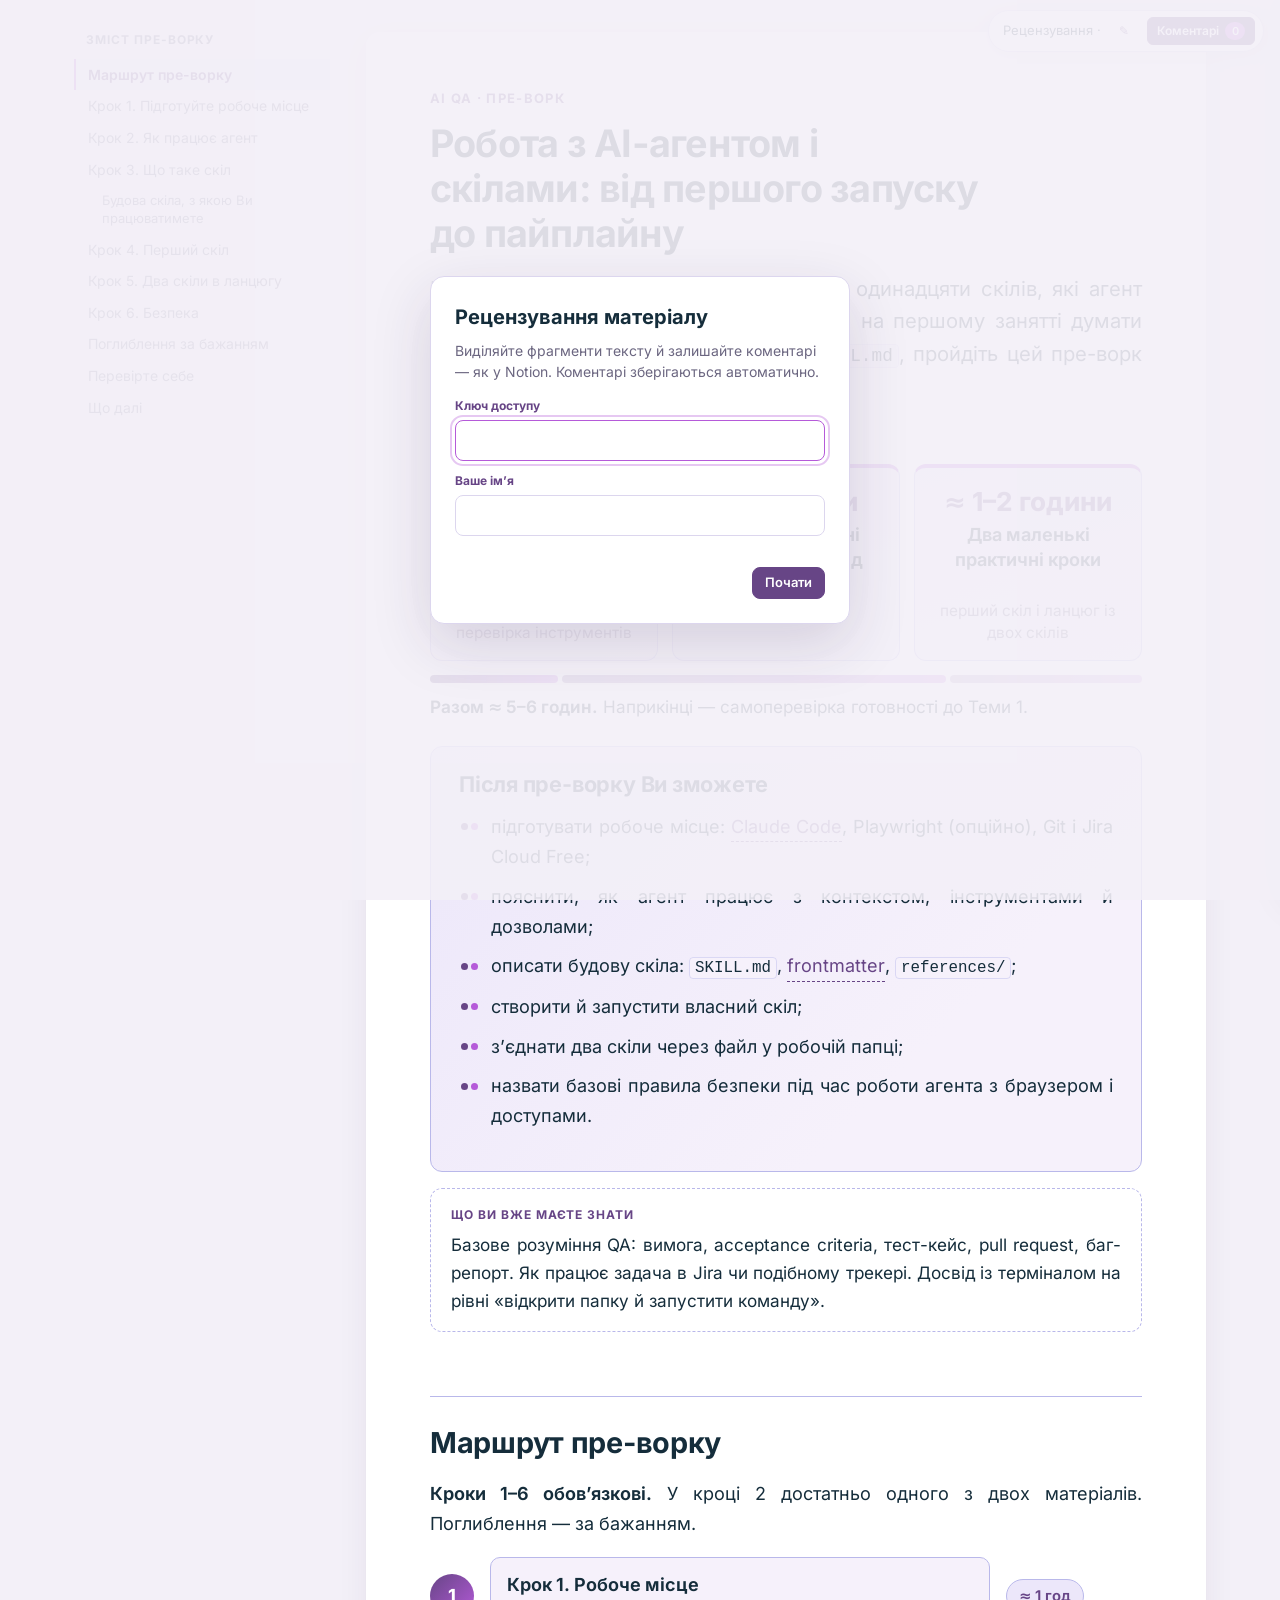
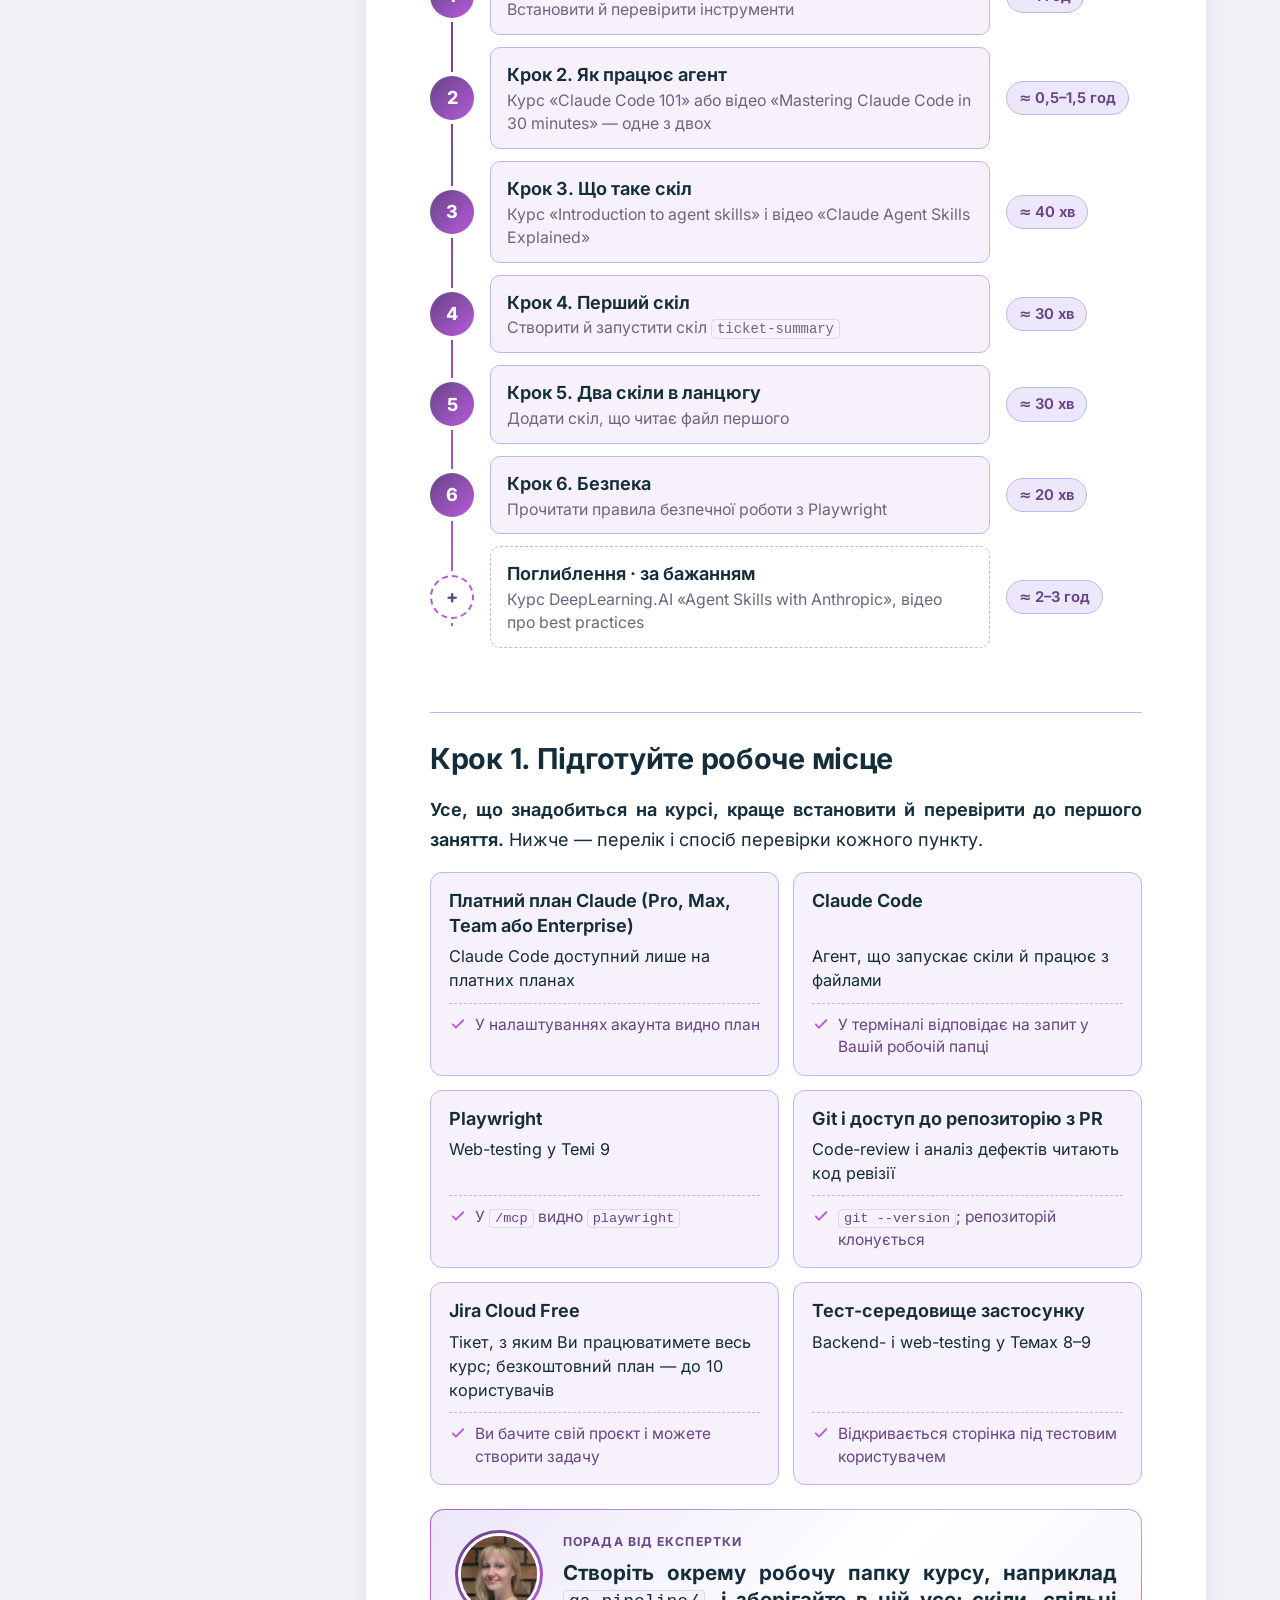
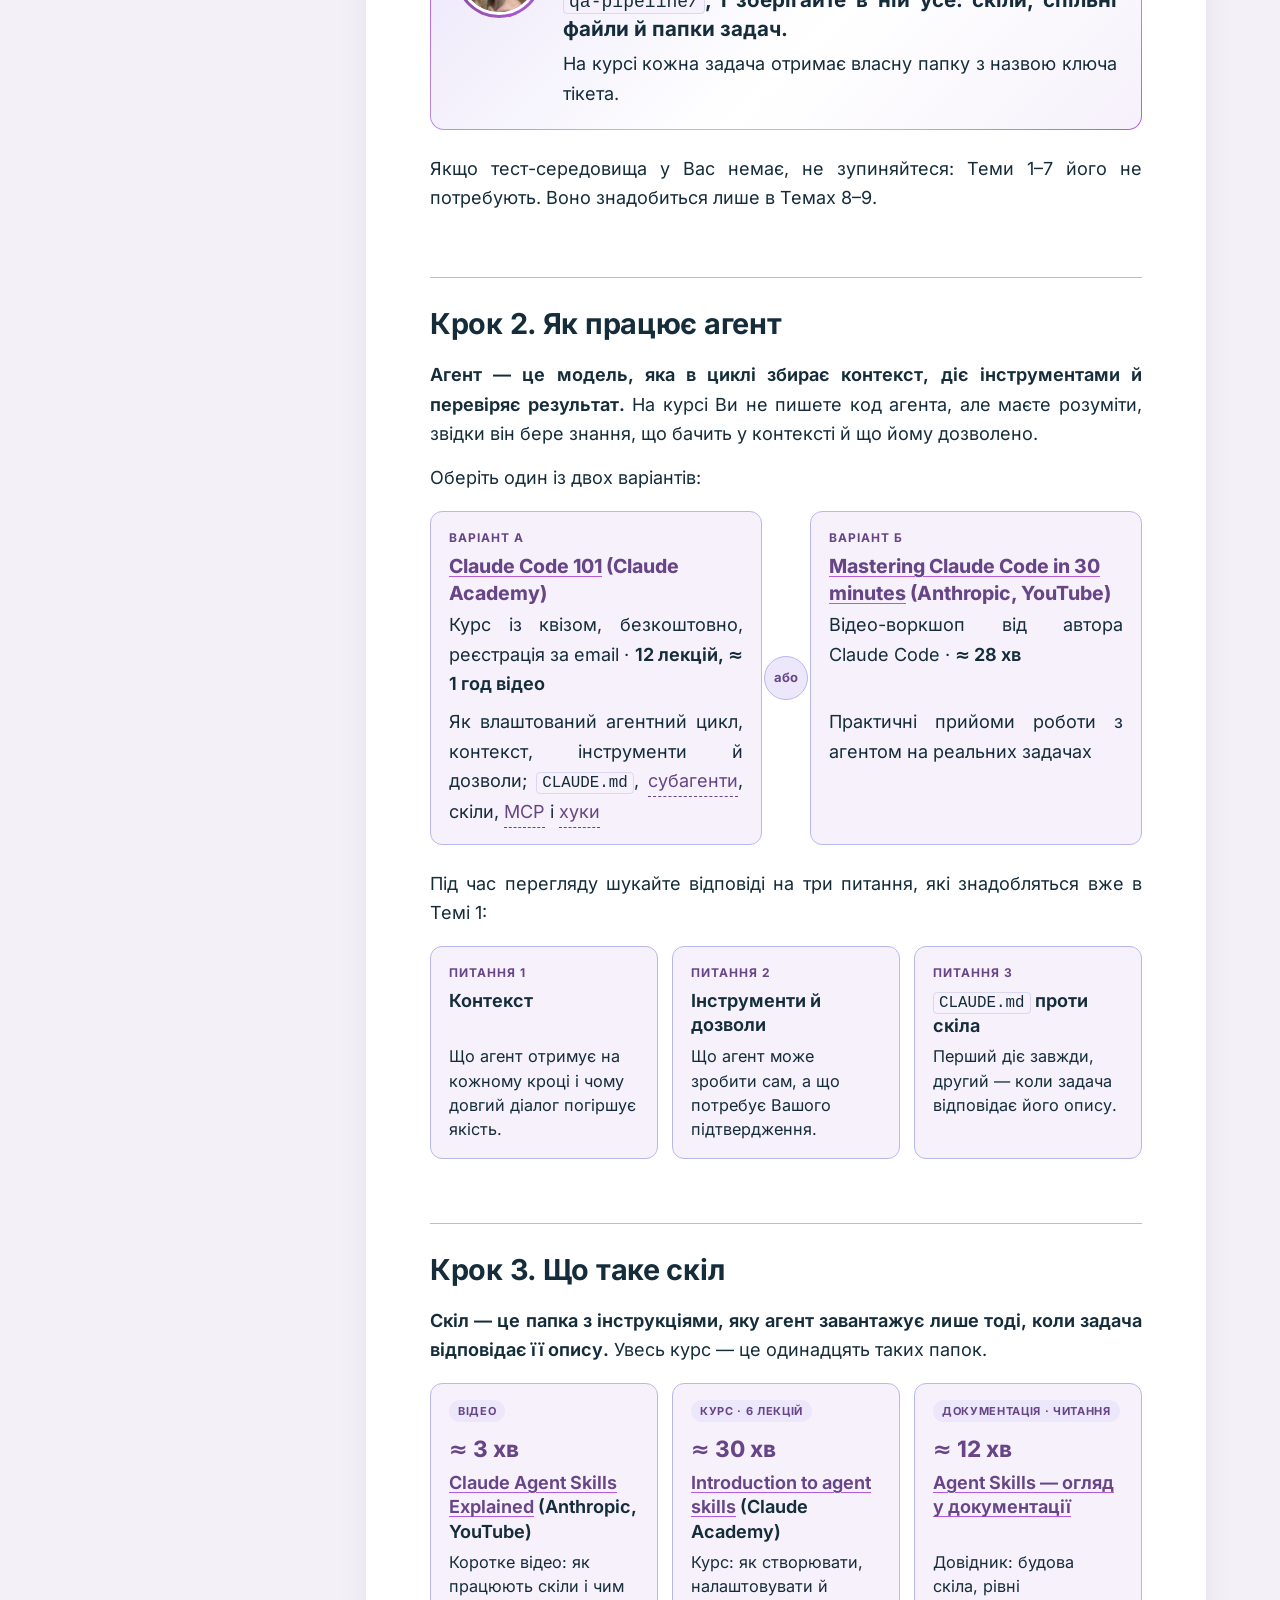
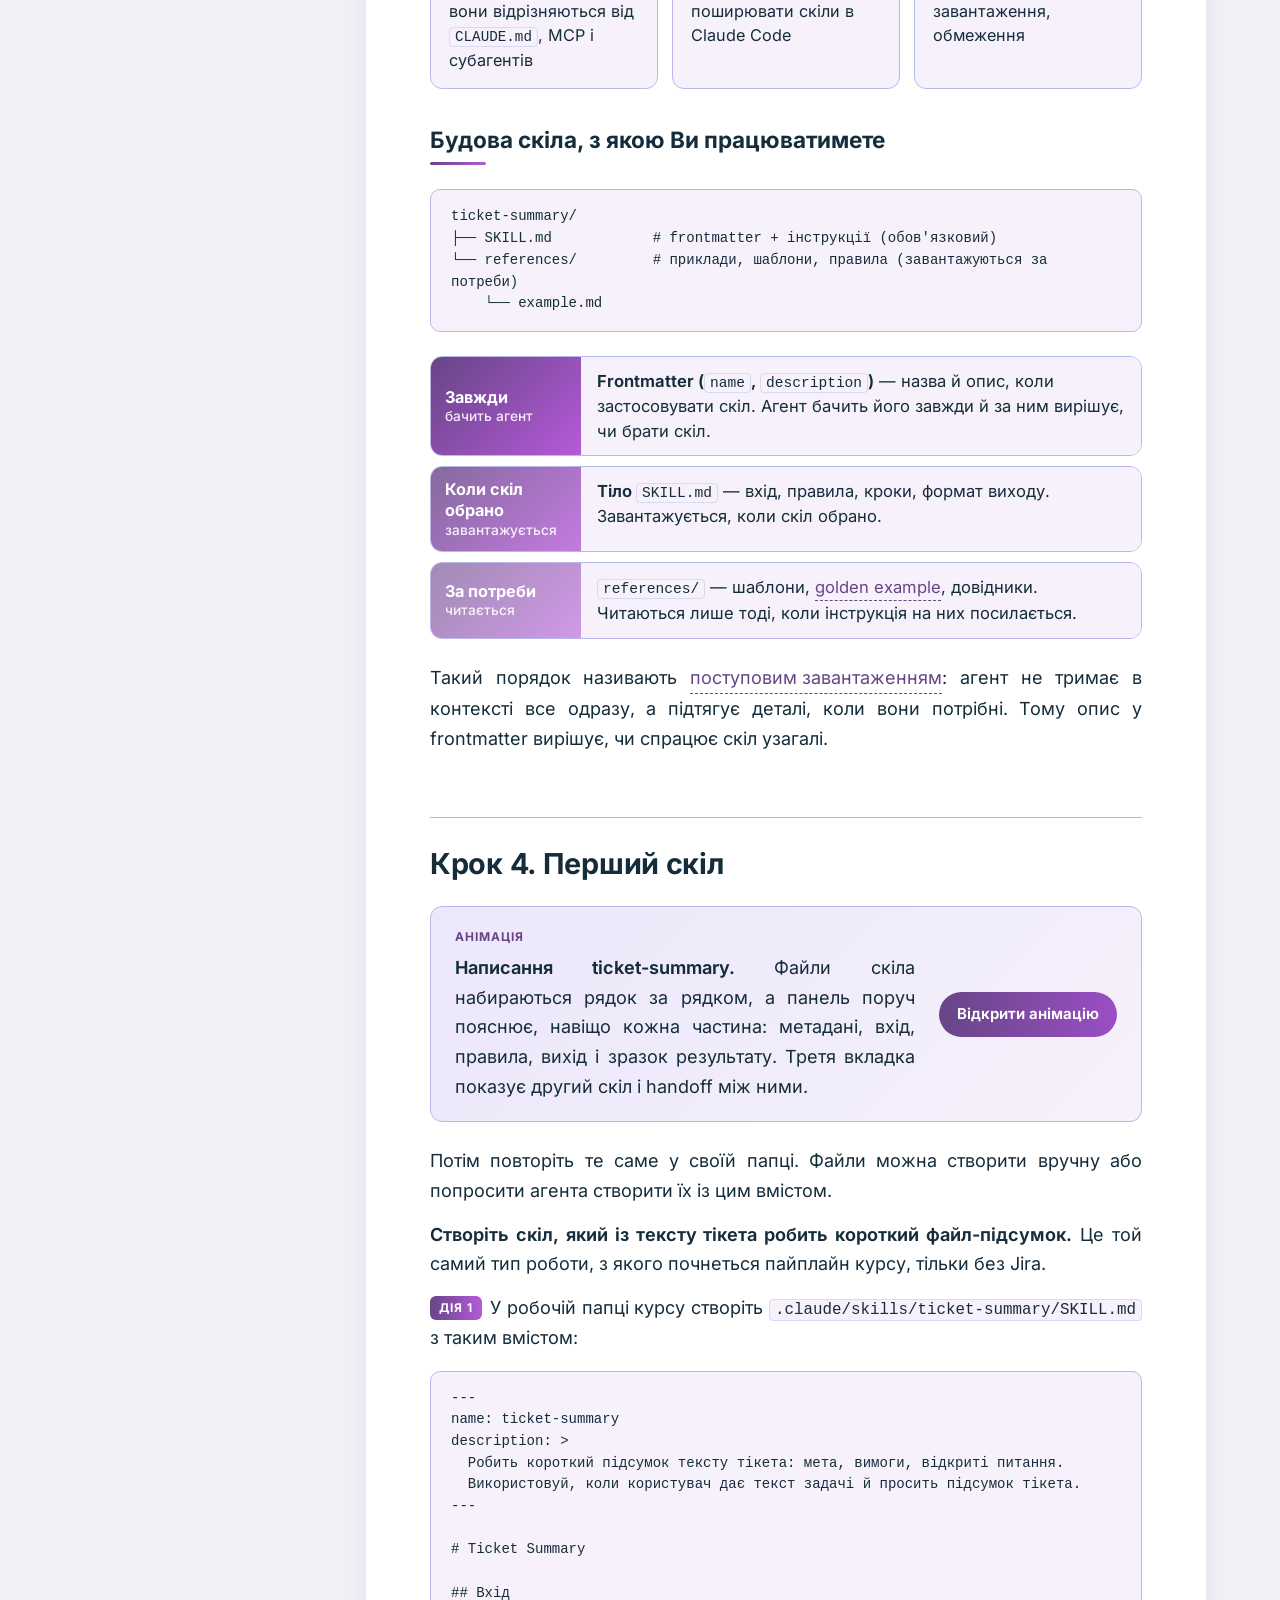
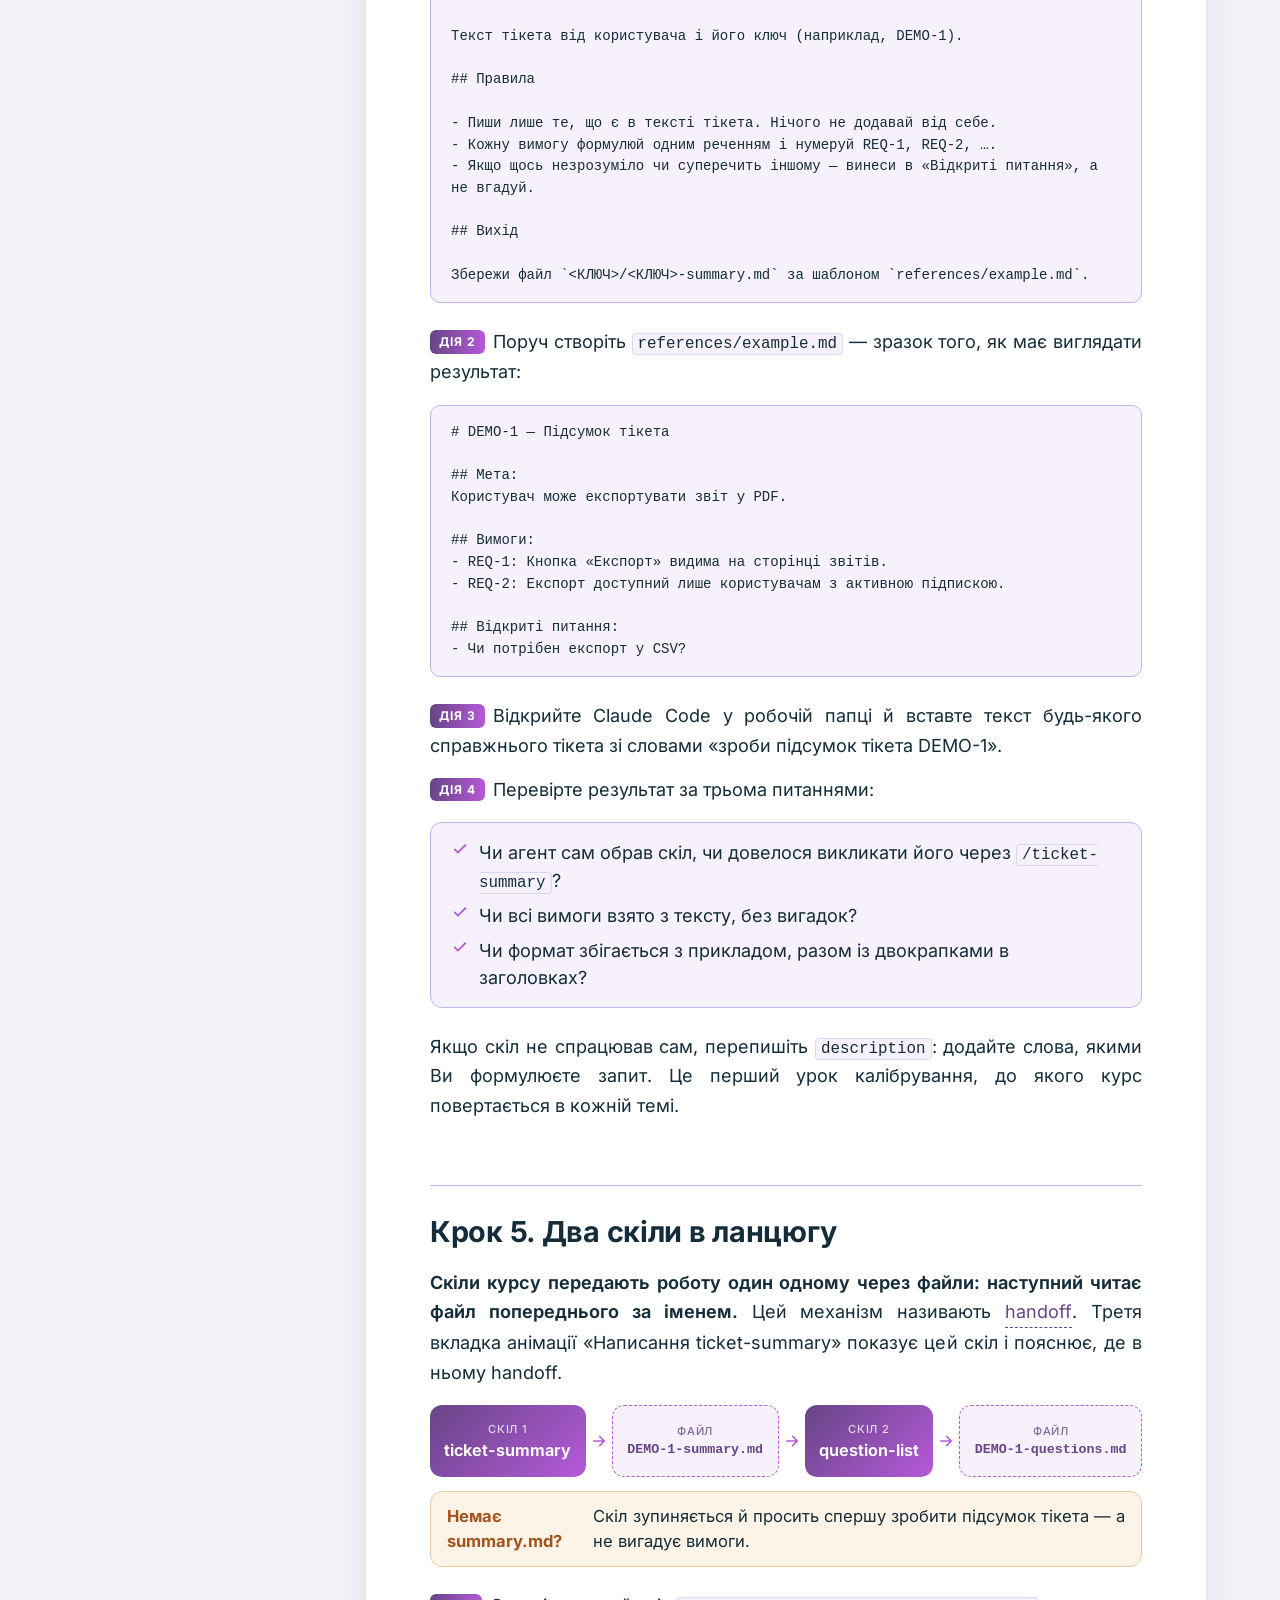
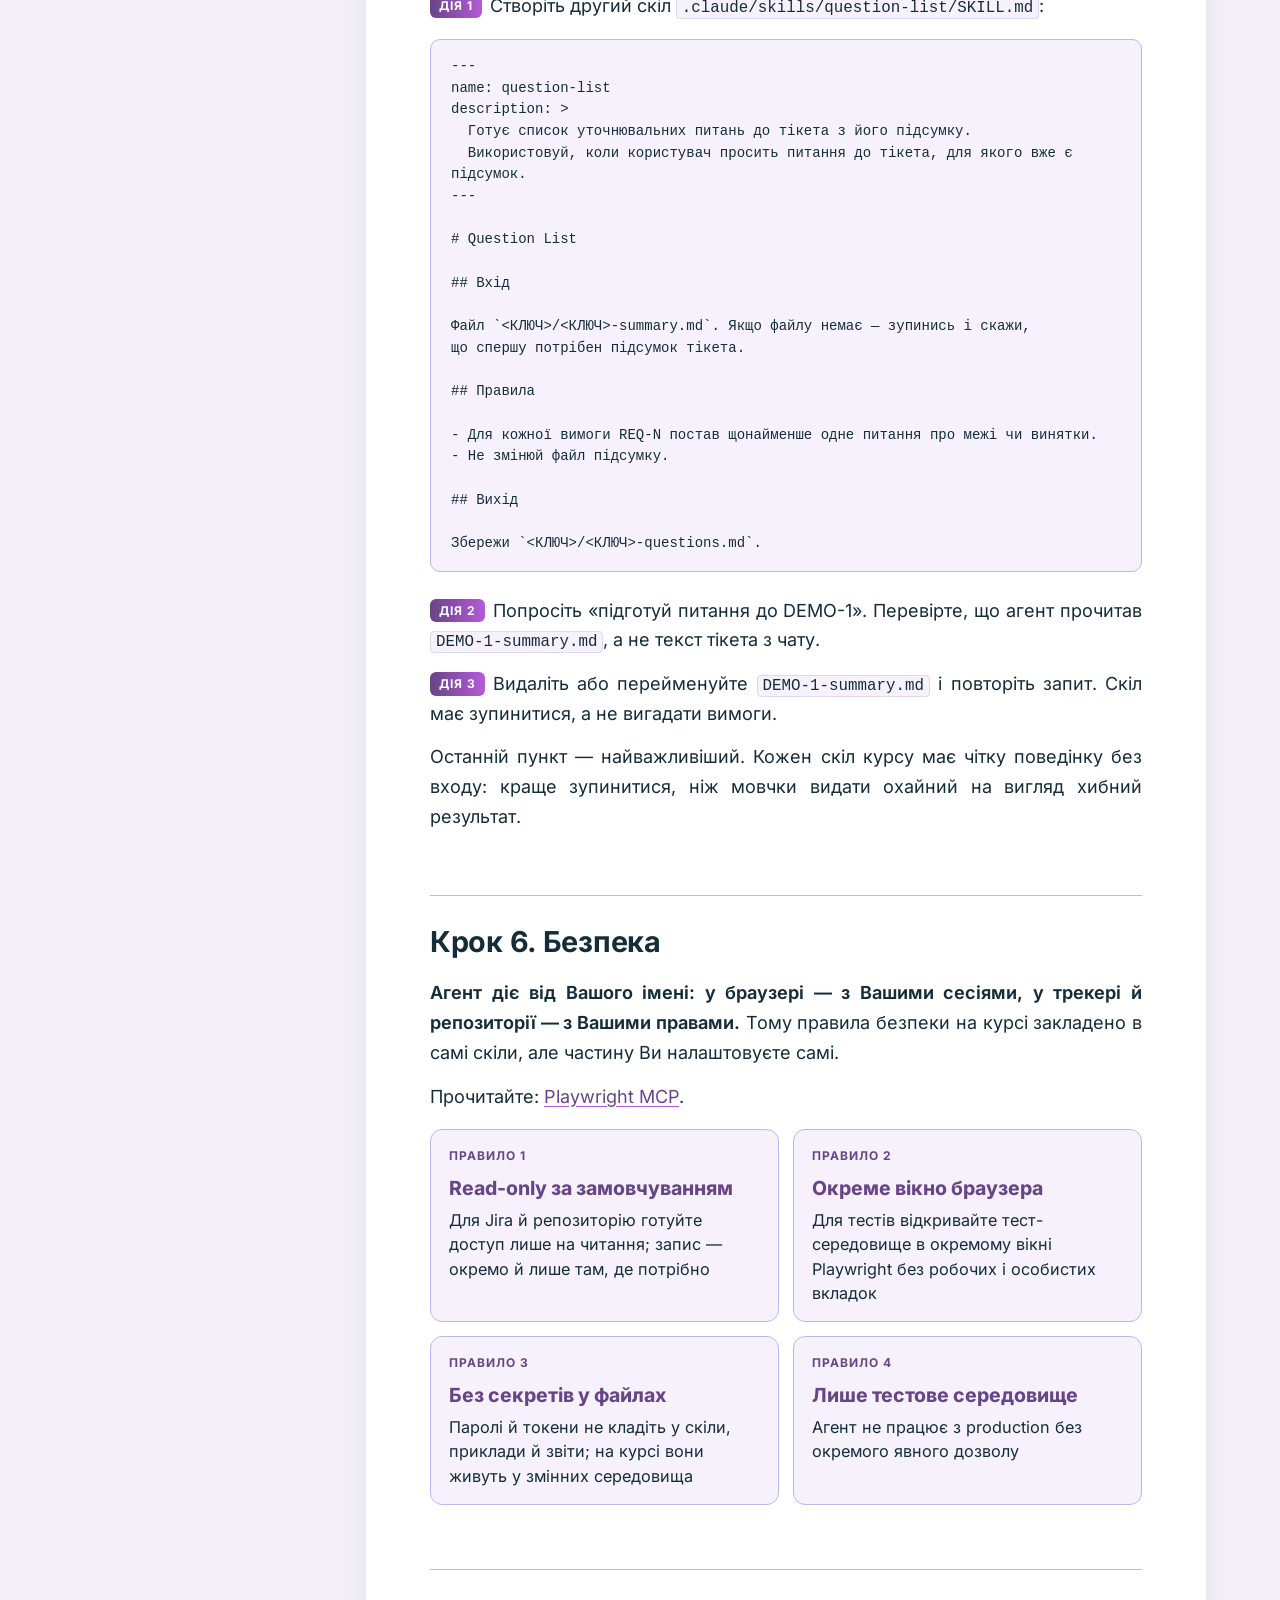
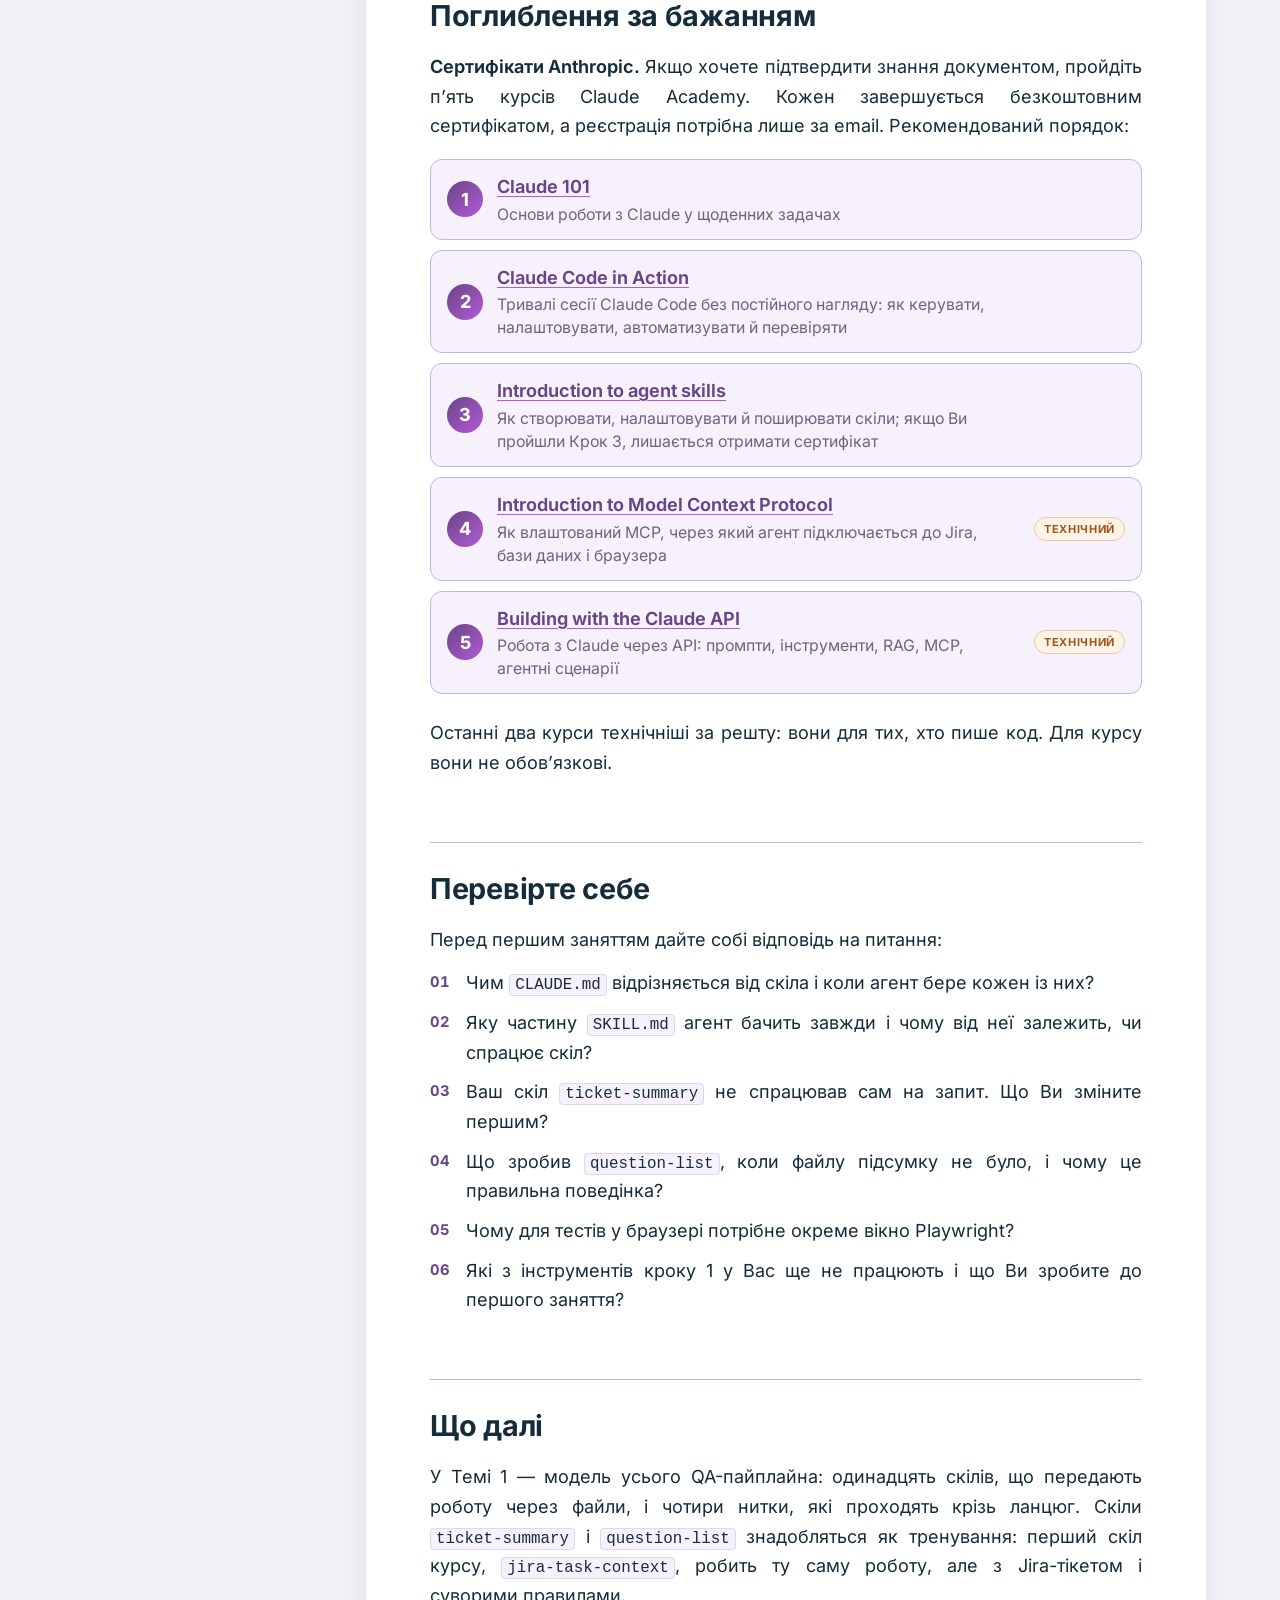
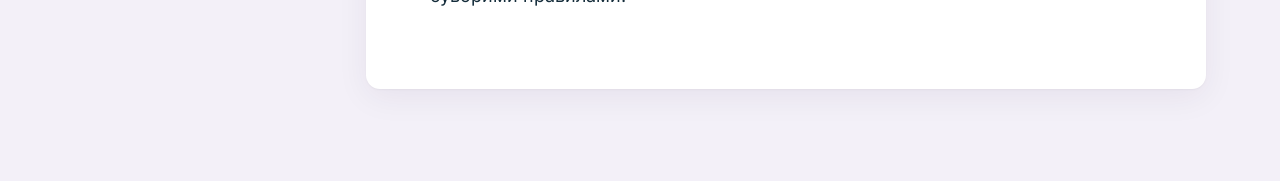
==== commit 1c2f6284: "Пре-ворк: лише заміна Claude in Chrome на Playwright Co-Authored-By: Claude Opus 5.5 <noreply@anthro" ====
--- a/pw-pre-work.html
+++ b/pw-pre-work.html
@@ -141,19 +141,19 @@
 <p class="lead">На курсі Ви збиратимете QA-пайплайн з одинадцяти скілів, які агент запускає по черзі на одному тікеті. Щоб на першому занятті думати про QA, а не про те, куди ж класти <code>SKILL.md</code>, пройдіть цей пре-ворк заздалегідь.</p>
 <p>Він складається з трьох частин:</p>
 <div class="ig"><div class="ig-t r3"><div class="c"><div class="n">≈ 1 година</div><div class="h">Підготовка робочого місця</div><div class="s">встановлення й перевірка інструментів</div></div><div class="c"><div class="n">≈ 3 години</div><div class="h">Короткі офіційні курси й відео від Anthropic</div><div class="s">англійською</div></div><div class="c"><div class="n">≈ 1–2 години</div><div class="h">Два маленькі практичні кроки</div><div class="s">перший скіл і ланцюг із двох скілів</div></div></div><div class="ig-bar" aria-hidden="true"><i style="flex:1"></i><i style="flex:3"></i><i style="flex:1.5"></i></div><p class="ig-sum"><strong>Разом ≈ 5–6 годин.</strong> Наприкінці — самоперевірка готовності до Теми 1.</p></div>
-<div class="lo"><h2 class="lo-h">Після пре-ворку Ви зможете</h2><ul class="ls"><li><span class="mk" aria-hidden="true"></span><div>підготувати робоче місце: <span class="tip"><button type="button" class="tip-b" aria-describedby="tp0" aria-expanded="false">Claude Code</button><span class="tip-p" role="tooltip" id="tp0" hidden>Агент Anthropic, що працює у Вашій робочій папці: читає й пише файли, запускає команди та скіли.</span></span>, <span class="tip"><button type="button" class="tip-b" aria-describedby="tp1" aria-expanded="false">Playwright MCP</button><span class="tip-p" role="tooltip" id="tp1" hidden>Сервер, через який агент керує окремим вікном браузера: відкриває сторінки, клікає, вводить текст і читає мережеві запити.</span></span>, Git і Jira Cloud Free;</div></li><li><span class="mk" aria-hidden="true"></span><div>пояснити, як агент працює з контекстом, інструментами й дозволами;</div></li><li><span class="mk" aria-hidden="true"></span><div>описати будову скіла: <code>SKILL.md</code>, <span class="tip"><button type="button" class="tip-b" aria-describedby="tp2" aria-expanded="false">frontmatter</button><span class="tip-p" role="tooltip" id="tp2" hidden>Службовий YAML-блок на початку SKILL.md: назва скіла й опис, коли його застосовувати.</span></span>, <code>references/</code>;</div></li><li><span class="mk" aria-hidden="true"></span><div>створити й запустити власний скіл;</div></li><li><span class="mk" aria-hidden="true"></span><div>з’єднати два скіли через файл у робочій папці;</div></li><li><span class="mk" aria-hidden="true"></span><div>назвати базові правила безпеки під час роботи агента з браузером і доступами.</div></li></ul></div>
+<div class="lo"><h2 class="lo-h">Після пре-ворку Ви зможете</h2><ul class="ls"><li><span class="mk" aria-hidden="true"></span><div>підготувати робоче місце: <span class="tip"><button type="button" class="tip-b" aria-describedby="tp0" aria-expanded="false">Claude Code</button><span class="tip-p" role="tooltip" id="tp0" hidden>Агент Anthropic, що працює у Вашій робочій папці: читає й пише файли, запускає команди та скіли.</span></span>, Playwright (опційно), Git і Jira Cloud Free;</div></li><li><span class="mk" aria-hidden="true"></span><div>пояснити, як агент працює з контекстом, інструментами й дозволами;</div></li><li><span class="mk" aria-hidden="true"></span><div>описати будову скіла: <code>SKILL.md</code>, <span class="tip"><button type="button" class="tip-b" aria-describedby="tp1" aria-expanded="false">frontmatter</button><span class="tip-p" role="tooltip" id="tp1" hidden>Службовий YAML-блок на початку SKILL.md: назва скіла й опис, коли його застосовувати.</span></span>, <code>references/</code>;</div></li><li><span class="mk" aria-hidden="true"></span><div>створити й запустити власний скіл;</div></li><li><span class="mk" aria-hidden="true"></span><div>з’єднати два скіли через файл у робочій папці;</div></li><li><span class="mk" aria-hidden="true"></span><div>назвати базові правила безпеки під час роботи агента з браузером і доступами.</div></li></ul></div>
 <div class="pre"><div class="co-t"><span>Що Ви вже маєте знати</span></div><p>Базове розуміння QA: вимога, acceptance criteria, тест-кейс, pull request, баг-репорт. Як працює задача в Jira чи подібному трекері. Досвід із терміналом на рівні «відкрити папку й запустити команду».</p></div></header>
 <h2 id="s0">Маршрут пре-ворку</h2>
-<p><strong>Кроки 1–6 обов’язкові.</strong> У кроці 2 достатньо одного з двох матеріалів. Поглиблення — за бажанням.</p><div class="ig"><ol class="ig-r"><li class=""><span class="num" aria-hidden="true">1</span><div class="bd"><b>Крок 1. Робоче місце</b><span>Встановити й перевірити інструменти</span></div><span class="tm">≈ 1 год</span></li><li class=""><span class="num" aria-hidden="true">2</span><div class="bd"><b>Крок 2. Як працює агент</b><span>Курс «Claude Code 101» або відео «Mastering Claude Code in 30 minutes» — одне з двох</span></div><span class="tm">≈ 0,5–1,5 год</span></li><li class=""><span class="num" aria-hidden="true">3</span><div class="bd"><b>Крок 3. Що таке скіл</b><span>Курс «Introduction to agent skills» і відео «Claude Agent Skills Explained»</span></div><span class="tm">≈ 40 хв</span></li><li class=""><span class="num" aria-hidden="true">4</span><div class="bd"><b>Крок 4. Перший скіл</b><span>Створити й запустити скіл <code>ticket-summary</code></span></div><span class="tm">≈ 30 хв</span></li><li class=""><span class="num" aria-hidden="true">5</span><div class="bd"><b>Крок 5. Два скіли в ланцюгу</b><span>Додати скіл, що читає файл першого</span></div><span class="tm">≈ 30 хв</span></li><li class=""><span class="num" aria-hidden="true">6</span><div class="bd"><b>Крок 6. Безпека</b><span>Прочитати правила безпечної роботи агента з браузером і доступами</span></div><span class="tm">≈ 20 хв</span></li><li class="opt"><span class="num" aria-hidden="true">+</span><div class="bd"><b>Поглиблення · за бажанням</b><span>Курс DeepLearning.AI «Agent Skills with Anthropic», відео про best practices</span></div><span class="tm">≈ 2–3 год</span></li></ol></div>
+<p><strong>Кроки 1–6 обов’язкові.</strong> У кроці 2 достатньо одного з двох матеріалів. Поглиблення — за бажанням.</p><div class="ig"><ol class="ig-r"><li class=""><span class="num" aria-hidden="true">1</span><div class="bd"><b>Крок 1. Робоче місце</b><span>Встановити й перевірити інструменти</span></div><span class="tm">≈ 1 год</span></li><li class=""><span class="num" aria-hidden="true">2</span><div class="bd"><b>Крок 2. Як працює агент</b><span>Курс «Claude Code 101» або відео «Mastering Claude Code in 30 minutes» — одне з двох</span></div><span class="tm">≈ 0,5–1,5 год</span></li><li class=""><span class="num" aria-hidden="true">3</span><div class="bd"><b>Крок 3. Що таке скіл</b><span>Курс «Introduction to agent skills» і відео «Claude Agent Skills Explained»</span></div><span class="tm">≈ 40 хв</span></li><li class=""><span class="num" aria-hidden="true">4</span><div class="bd"><b>Крок 4. Перший скіл</b><span>Створити й запустити скіл <code>ticket-summary</code></span></div><span class="tm">≈ 30 хв</span></li><li class=""><span class="num" aria-hidden="true">5</span><div class="bd"><b>Крок 5. Два скіли в ланцюгу</b><span>Додати скіл, що читає файл першого</span></div><span class="tm">≈ 30 хв</span></li><li class=""><span class="num" aria-hidden="true">6</span><div class="bd"><b>Крок 6. Безпека</b><span>Прочитати правила безпечної роботи з Playwright</span></div><span class="tm">≈ 20 хв</span></li><li class="opt"><span class="num" aria-hidden="true">+</span><div class="bd"><b>Поглиблення · за бажанням</b><span>Курс DeepLearning.AI «Agent Skills with Anthropic», відео про best practices</span></div><span class="tm">≈ 2–3 год</span></li></ol></div>
 <h2 id="s1">Крок 1. Підготуйте робоче місце</h2>
 <p><strong>Усе, що знадобиться на курсі, краще встановити й перевірити до першого заняття.</strong> Нижче — перелік і спосіб перевірки кожного пункту.</p>
-<div class="ig"><div class="ig-g r3"><div class="c"><div class="k">Платний план Claude (Pro, Max, Team або Enterprise)</div><div class="w">Claude Code доступний лише на платних планах</div><div class="v"><svg viewBox="0 0 24 24" aria-hidden="true"><path d="M5 12.5l4.2 4.2L19 7"/></svg><span>У налаштуваннях акаунта видно план</span></div></div><div class="c"><div class="k">Claude Code</div><div class="w">Агент, що запускає скіли й працює з файлами</div><div class="v"><svg viewBox="0 0 24 24" aria-hidden="true"><path d="M5 12.5l4.2 4.2L19 7"/></svg><span>У терміналі відповідає на запит у Вашій робочій папці</span></div></div><div class="c"><div class="k">Node.js 20 або новіший і Playwright MCP</div><div class="w">Web-testing у Темі 9: агент сам відкриває окреме вікно браузера, клікає, вводить і читає мережеві запити, перевіряє desktop і mobile</div><div class="v"><svg viewBox="0 0 24 24" aria-hidden="true"><path d="M5 12.5l4.2 4.2L19 7"/></svg><span><code>node --version</code> показує 20 або більше; після <code>claude mcp add playwright -- npx @playwright/mcp@latest</code> команда <code>/mcp</code> у Claude Code показує <code>playwright</code></span></div></div><div class="c"><div class="k">Git і доступ до репозиторію з PR</div><div class="w">Code-review і аналіз дефектів читають код ревізії</div><div class="v"><svg viewBox="0 0 24 24" aria-hidden="true"><path d="M5 12.5l4.2 4.2L19 7"/></svg><span><code>git --version</code>; репозиторій клонується</span></div></div><div class="c"><div class="k">Jira Cloud Free</div><div class="w">Тікет, з яким Ви працюватимете весь курс; безкоштовний план — до 10 користувачів</div><div class="v"><svg viewBox="0 0 24 24" aria-hidden="true"><path d="M5 12.5l4.2 4.2L19 7"/></svg><span>Ви бачите свій проєкт і можете створити задачу</span></div></div><div class="c"><div class="k">Тест-середовище застосунку</div><div class="w">Backend- і web-testing у Темах 8–9</div><div class="v"><svg viewBox="0 0 24 24" aria-hidden="true"><path d="M5 12.5l4.2 4.2L19 7"/></svg><span>Відкривається сторінка під тестовим користувачем</span></div></div></div></div>
+<div class="ig"><div class="ig-g r3"><div class="c"><div class="k">Платний план Claude (Pro, Max, Team або Enterprise)</div><div class="w">Claude Code доступний лише на платних планах</div><div class="v"><svg viewBox="0 0 24 24" aria-hidden="true"><path d="M5 12.5l4.2 4.2L19 7"/></svg><span>У налаштуваннях акаунта видно план</span></div></div><div class="c"><div class="k">Claude Code</div><div class="w">Агент, що запускає скіли й працює з файлами</div><div class="v"><svg viewBox="0 0 24 24" aria-hidden="true"><path d="M5 12.5l4.2 4.2L19 7"/></svg><span>У терміналі відповідає на запит у Вашій робочій папці</span></div></div><div class="c"><div class="k">Playwright</div><div class="w">Web-testing у Темі 9</div><div class="v"><svg viewBox="0 0 24 24" aria-hidden="true"><path d="M5 12.5l4.2 4.2L19 7"/></svg><span>У <code>/mcp</code> видно <code>playwright</code></span></div></div><div class="c"><div class="k">Git і доступ до репозиторію з PR</div><div class="w">Code-review і аналіз дефектів читають код ревізії</div><div class="v"><svg viewBox="0 0 24 24" aria-hidden="true"><path d="M5 12.5l4.2 4.2L19 7"/></svg><span><code>git --version</code>; репозиторій клонується</span></div></div><div class="c"><div class="k">Jira Cloud Free</div><div class="w">Тікет, з яким Ви працюватимете весь курс; безкоштовний план — до 10 користувачів</div><div class="v"><svg viewBox="0 0 24 24" aria-hidden="true"><path d="M5 12.5l4.2 4.2L19 7"/></svg><span>Ви бачите свій проєкт і можете створити задачу</span></div></div><div class="c"><div class="k">Тест-середовище застосунку</div><div class="w">Backend- і web-testing у Темах 8–9</div><div class="v"><svg viewBox="0 0 24 24" aria-hidden="true"><path d="M5 12.5l4.2 4.2L19 7"/></svg><span>Відкривається сторінка під тестовим користувачем</span></div></div></div></div>
 <aside class="ex" role="note" aria-label="Порада від експертки"><div class="ex-in"><div class="ex-ph"><img src="[data-uri]" alt="Фото експертки курсу" width="88" height="88"></div><div class="ex-b"><div class="ex-l">Порада від експертки</div><p class="ex-h">Створіть окрему робочу папку курсу, наприклад <code>qa-pipeline/</code>, і зберігайте в ній усе: скіли, спільні файли й папки задач.</p><p>На курсі кожна задача отримає власну папку з назвою ключа тікета.</p></div></div></aside>
 <p>Якщо тест-середовища у Вас немає, не зупиняйтеся: Теми 1–7 його не потребують. Воно знадобиться лише в Темах 8–9.</p>
 <h2 id="s2">Крок 2. Як працює агент</h2>
 <p><strong>Агент — це модель, яка в циклі збирає контекст, діє інструментами й перевіряє результат.</strong> На курсі Ви не пишете код агента, але маєте розуміти, звідки він бере знання, що бачить у контексті й що йому дозволено.</p>
 <p>Оберіть один із двох варіантів:</p>
-<div class="ig"><div class="ig-or r4"><div class="c"><div class="lbl">Варіант А</div><div class="big"><a href="https://anthropic.skilljar.com/claude-code-101" target="_blank" rel="noopener">Claude Code 101</a> (Claude Academy)</div><p>Курс із квізом, безкоштовно, реєстрація за email · <strong>12 лекцій, ≈ 1 год відео</strong></p><p>Як влаштований агентний цикл, контекст, інструменти й дозволи; <code>CLAUDE.md</code>, <span class="tip"><button type="button" class="tip-b" aria-describedby="tp3" aria-expanded="false">субагенти</button><span class="tip-p" role="tooltip" id="tp3" hidden>Окремі екземпляри агента з власним контекстом, яким головний агент доручає частину роботи.</span></span>, скіли, <span class="tip"><button type="button" class="tip-b" aria-describedby="tp4" aria-expanded="false">MCP</button><span class="tip-p" role="tooltip" id="tp4" hidden>Model Context Protocol — стандартний спосіб під’єднати до агента зовнішній інструмент: Jira, базу даних, браузер.</span></span> і <span class="tip"><button type="button" class="tip-b" aria-describedby="tp5" aria-expanded="false">хуки</button><span class="tip-p" role="tooltip" id="tp5" hidden>Команди, які Claude Code автоматично виконує на певних подіях, наприклад перед або після дії інструмента.</span></span></p></div><div class="mid">або</div><div class="c"><div class="lbl">Варіант Б</div><div class="big"><a href="https://www.youtube.com/watch?v=6eBSHbLKuN0" target="_blank" rel="noopener">Mastering Claude Code in 30 minutes</a> (Anthropic, YouTube)</div><p>Відео-воркшоп від автора Claude Code · <strong>≈ 28 хв</strong></p><p>Практичні прийоми роботи з агентом на реальних задачах</p></div></div></div>
+<div class="ig"><div class="ig-or r4"><div class="c"><div class="lbl">Варіант А</div><div class="big"><a href="https://anthropic.skilljar.com/claude-code-101" target="_blank" rel="noopener">Claude Code 101</a> (Claude Academy)</div><p>Курс із квізом, безкоштовно, реєстрація за email · <strong>12 лекцій, ≈ 1 год відео</strong></p><p>Як влаштований агентний цикл, контекст, інструменти й дозволи; <code>CLAUDE.md</code>, <span class="tip"><button type="button" class="tip-b" aria-describedby="tp2" aria-expanded="false">субагенти</button><span class="tip-p" role="tooltip" id="tp2" hidden>Окремі екземпляри агента з власним контекстом, яким головний агент доручає частину роботи.</span></span>, скіли, <span class="tip"><button type="button" class="tip-b" aria-describedby="tp3" aria-expanded="false">MCP</button><span class="tip-p" role="tooltip" id="tp3" hidden>Model Context Protocol — стандартний спосіб під’єднати до агента зовнішній інструмент: Jira, базу даних, браузер.</span></span> і <span class="tip"><button type="button" class="tip-b" aria-describedby="tp4" aria-expanded="false">хуки</button><span class="tip-p" role="tooltip" id="tp4" hidden>Команди, які Claude Code автоматично виконує на певних подіях, наприклад перед або після дії інструмента.</span></span></p></div><div class="mid">або</div><div class="c"><div class="lbl">Варіант Б</div><div class="big"><a href="https://www.youtube.com/watch?v=6eBSHbLKuN0" target="_blank" rel="noopener">Mastering Claude Code in 30 minutes</a> (Anthropic, YouTube)</div><p>Відео-воркшоп від автора Claude Code · <strong>≈ 28 хв</strong></p><p>Практичні прийоми роботи з агентом на реальних задачах</p></div></div></div>
 <p>Під час перегляду шукайте відповіді на три питання, які знадобляться вже в Темі 1:</p>
 <div class="ig"><div class="ig-g g3 r3"><div class="c"><div class="lbl">Питання 1</div><div class="k">Контекст</div><div class="w" style="margin:0">Що агент отримує на кожному кроці і чому довгий діалог погіршує якість.</div></div><div class="c"><div class="lbl">Питання 2</div><div class="k">Інструменти й дозволи</div><div class="w" style="margin:0">Що агент може зробити сам, а що потребує Вашого підтвердження.</div></div><div class="c"><div class="lbl">Питання 3</div><div class="k"><code>CLAUDE.md</code> проти скіла</div><div class="w" style="margin:0">Перший діє завжди, другий — коли задача відповідає його опису.</div></div></div></div>
 <h2 id="s3">Крок 3. Що таке скіл</h2>
@@ -164,8 +164,8 @@
 ├── SKILL.md            # frontmatter + інструкції (обов'язковий)
 └── references/         # приклади, шаблони, правила (завантажуються за потреби)
     └── example.md</code></pre>
-<div class="ig"><div class="ig-l"><div class="row"><div class="lv">Завжди<small>бачить агент</small></div><div class="tx"><b>Frontmatter (<code>name</code>, <code>description</code>)</b> — назва й опис, коли застосовувати скіл. Агент бачить його завжди й за ним вирішує, чи брати скіл.</div></div><div class="row"><div class="lv">Коли скіл обрано<small>завантажується</small></div><div class="tx"><b>Тіло <code>SKILL.md</code></b> — вхід, правила, кроки, формат виходу. Завантажується, коли скіл обрано.</div></div><div class="row"><div class="lv">За потреби<small>читається</small></div><div class="tx"><b><code>references/</code></b> — шаблони, <span class="tip"><button type="button" class="tip-b" aria-describedby="tp6" aria-expanded="false">golden example</button><span class="tip-p" role="tooltip" id="tp6" hidden>Еталонний приклад готового результату, на структуру й деталізацію якого орієнтується агент.</span></span>, довідники. Читаються лише тоді, коли інструкція на них посилається.</div></div></div></div>
-<p>Такий порядок називають <span class="tip"><button type="button" class="tip-b" aria-describedby="tp7" aria-expanded="false">поступовим завантаженням</button><span class="tip-p" role="tooltip" id="tp7" hidden>Агент спершу бачить лише назву й опис скіла, а тіло й references/ підтягує, коли вони потрібні.</span></span>: агент не тримає в контексті все одразу, а підтягує деталі, коли вони потрібні. Тому опис у frontmatter вирішує, чи спрацює скіл узагалі.</p>
+<div class="ig"><div class="ig-l"><div class="row"><div class="lv">Завжди<small>бачить агент</small></div><div class="tx"><b>Frontmatter (<code>name</code>, <code>description</code>)</b> — назва й опис, коли застосовувати скіл. Агент бачить його завжди й за ним вирішує, чи брати скіл.</div></div><div class="row"><div class="lv">Коли скіл обрано<small>завантажується</small></div><div class="tx"><b>Тіло <code>SKILL.md</code></b> — вхід, правила, кроки, формат виходу. Завантажується, коли скіл обрано.</div></div><div class="row"><div class="lv">За потреби<small>читається</small></div><div class="tx"><b><code>references/</code></b> — шаблони, <span class="tip"><button type="button" class="tip-b" aria-describedby="tp5" aria-expanded="false">golden example</button><span class="tip-p" role="tooltip" id="tp5" hidden>Еталонний приклад готового результату, на структуру й деталізацію якого орієнтується агент.</span></span>, довідники. Читаються лише тоді, коли інструкція на них посилається.</div></div></div></div>
+<p>Такий порядок називають <span class="tip"><button type="button" class="tip-b" aria-describedby="tp6" aria-expanded="false">поступовим завантаженням</button><span class="tip-p" role="tooltip" id="tp6" hidden>Агент спершу бачить лише назву й опис скіла, а тіло й references/ підтягує, коли вони потрібні.</span></span>: агент не тримає в контексті все одразу, а підтягує деталі, коли вони потрібні. Тому опис у frontmatter вирішує, чи спрацює скіл узагалі.</p>
 <h2 id="s5">Крок 4. Перший скіл</h2>
 <div class="quiz"><div><div class="co-t"><span>Анімація</span></div><p><strong>Написання ticket-summary.</strong> Файли скіла набираються рядок за рядком, а панель поруч пояснює, навіщо кожна частина: метадані, вхід, правила, вихід і зразок результату. Третя вкладка показує другий скіл і handoff між ними.</p></div><span class="quiz-b">Відкрити анімацію</span></div>
 <p>Потім повторіть те саме у своїй папці. Файли можна створити вручну або попросити агента створити їх із цим вмістом.</p>
@@ -210,7 +210,7 @@
 <div class="ig"><ul class="ig-cl"><li><svg viewBox="0 0 24 24" aria-hidden="true"><path d="M5 12.5l4.2 4.2L19 7"/></svg><span>Чи агент сам обрав скіл, чи довелося викликати його через <code>/ticket-summary</code>?</span></li><li><svg viewBox="0 0 24 24" aria-hidden="true"><path d="M5 12.5l4.2 4.2L19 7"/></svg><span>Чи всі вимоги взято з тексту, без вигадок?</span></li><li><svg viewBox="0 0 24 24" aria-hidden="true"><path d="M5 12.5l4.2 4.2L19 7"/></svg><span>Чи формат збігається з прикладом, разом із двокрапками в заголовках?</span></li></ul></div>
 <p>Якщо скіл не спрацював сам, перепишіть <code>description</code>: додайте слова, якими Ви формулюєте запит. Це перший урок калібрування, до якого курс повертається в кожній темі.</p>
 <h2 id="s6">Крок 5. Два скіли в ланцюгу</h2>
-<p><strong>Скіли курсу передають роботу один одному через файли: наступний читає файл попереднього за іменем.</strong> Цей механізм називають <span class="tip"><button type="button" class="tip-b" aria-describedby="tp8" aria-expanded="false">handoff</button><span class="tip-p" role="tooltip" id="tp8" hidden>Передача результату від одного скіла наступному: наступний знаходить свій вхід у папці задачі за іменем файлу.</span></span>. Третя вкладка анімації «Написання ticket-summary» показує цей скіл і пояснює, де в ньому handoff.</p>
+<p><strong>Скіли курсу передають роботу один одному через файли: наступний читає файл попереднього за іменем.</strong> Цей механізм називають <span class="tip"><button type="button" class="tip-b" aria-describedby="tp7" aria-expanded="false">handoff</button><span class="tip-p" role="tooltip" id="tp7" hidden>Передача результату від одного скіла наступному: наступний знаходить свій вхід у папці задачі за іменем файлу.</span></span>. Третя вкладка анімації «Написання ticket-summary» показує цей скіл і пояснює, де в ньому handoff.</p>
 <div class="ig"><div class="ig-f" role="img" aria-label="ticket-summary створює DEMO-1-summary.md, question-list читає його й створює DEMO-1-questions.md"><div class="nd sk"><small>Скіл 1</small>ticket-summary</div><span class="ar"><svg viewBox="0 0 24 24" aria-hidden="true"><path d="M5 12h13M13 6l6 6-6 6"/></svg></span><div class="nd fl"><small>файл</small>DEMO-1-summary.md</div><span class="ar"><svg viewBox="0 0 24 24" aria-hidden="true"><path d="M5 12h13M13 6l6 6-6 6"/></svg></span><div class="nd sk"><small>Скіл 2</small>question-list</div><span class="ar"><svg viewBox="0 0 24 24" aria-hidden="true"><path d="M5 12h13M13 6l6 6-6 6"/></svg></span><div class="nd fl"><small>файл</small>DEMO-1-questions.md</div></div><div class="ig-stop"><b>Немає summary.md?</b><span>Скіл зупиняється й просить спершу зробити підсумок тікета — а не вигадує вимоги.</span></div></div>
 <p><span class="act">Дія 1</span>Створіть другий скіл <code>.claude/skills/question-list/SKILL.md</code>:</p>
 <pre><code>---
@@ -239,16 +239,16 @@
 <p><span class="act">Дія 3</span>Видаліть або перейменуйте <code>DEMO-1-summary.md</code> і повторіть запит. Скіл має зупинитися, а не вигадати вимоги.</p>
 <p>Останній пункт — найважливіший. Кожен скіл курсу має чітку поведінку без входу: краще зупинитися, ніж мовчки видати охайний на вигляд хибний результат.</p>
 <h2 id="s7">Крок 6. Безпека</h2>
-<p><strong>Агент діє від Вашого імені: у браузері — з усіма входами, збереженими в його профілі, у трекері й репозиторії — з Вашими правами.</strong> Тому правила безпеки на курсі закладено в самі скіли, але частину Ви налаштовуєте самі.</p>
-<p>Прочитайте: <a href="https://playwright.dev/docs/getting-started-mcp" target="_blank" rel="noopener">Playwright MCP — Getting started</a>, зокрема про встановлення й профіль браузера.</p>
-<div class="ig"><div class="ig-g g2 r3"><div class="c"><div class="lbl">Правило 1</div><div class="big" style="font-size:1.08em">Read-only за замовчуванням</div><div class="w" style="margin:0">Для Jira й репозиторію готуйте доступ лише на читання; запис — окремо й лише там, де потрібно</div></div><div class="c"><div class="lbl">Правило 2</div><div class="big" style="font-size:1.08em">Окремий браузер для тестів</div><div class="w" style="margin:0">Playwright відкриває окреме вікно браузера й за замовчуванням зберігає входи між сесіями: заходьте в ньому лише під тестовими акаунтами, не під робочими й особистими</div></div><div class="c"><div class="lbl">Правило 3</div><div class="big" style="font-size:1.08em">Без секретів у файлах</div><div class="w" style="margin:0">Паролі й токени не кладіть у скіли, приклади й звіти; на курсі вони живуть у змінних середовища</div></div><div class="c"><div class="lbl">Правило 4</div><div class="big" style="font-size:1.08em">Лише тестове середовище</div><div class="w" style="margin:0">Агент не працює з production без окремого явного дозволу</div></div></div></div>
+<p><strong>Агент діє від Вашого імені: у браузері — з Вашими сесіями, у трекері й репозиторії — з Вашими правами.</strong> Тому правила безпеки на курсі закладено в самі скіли, але частину Ви налаштовуєте самі.</p>
+<p>Прочитайте: <a href="https://playwright.dev/docs/getting-started-mcp" target="_blank" rel="noopener">Playwright MCP</a>.</p>
+<div class="ig"><div class="ig-g g2 r3"><div class="c"><div class="lbl">Правило 1</div><div class="big" style="font-size:1.08em">Read-only за замовчуванням</div><div class="w" style="margin:0">Для Jira й репозиторію готуйте доступ лише на читання; запис — окремо й лише там, де потрібно</div></div><div class="c"><div class="lbl">Правило 2</div><div class="big" style="font-size:1.08em">Окреме вікно браузера</div><div class="w" style="margin:0">Для тестів відкривайте тест-середовище в окремому вікні Playwright без робочих і особистих вкладок</div></div><div class="c"><div class="lbl">Правило 3</div><div class="big" style="font-size:1.08em">Без секретів у файлах</div><div class="w" style="margin:0">Паролі й токени не кладіть у скіли, приклади й звіти; на курсі вони живуть у змінних середовища</div></div><div class="c"><div class="lbl">Правило 4</div><div class="big" style="font-size:1.08em">Лише тестове середовище</div><div class="w" style="margin:0">Агент не працює з production без окремого явного дозволу</div></div></div></div>
 <h2 id="s8">Поглиблення за бажанням</h2>
 <p><strong>Сертифікати Anthropic.</strong> Якщо хочете підтвердити знання документом, пройдіть п’ять курсів Claude Academy. Кожен завершується безкоштовним сертифікатом, а реєстрація потрібна лише за email. Рекомендований порядок:</p>
 <div class="ig"><div class="ig-p"><div class="c"><div><div class="k"><a href="https://anthropic.skilljar.com/claude-101" target="_blank" rel="noopener">Claude 101</a></div><div class="w">Основи роботи з Claude у щоденних задачах</div></div><span></span></div><div class="c"><div><div class="k"><a href="https://anthropic.skilljar.com/claude-code-in-action" target="_blank" rel="noopener">Claude Code in Action</a></div><div class="w">Тривалі сесії Claude Code без постійного нагляду: як керувати, налаштовувати, автоматизувати й перевіряти</div></div><span></span></div><div class="c"><div><div class="k"><a href="https://anthropic.skilljar.com/introduction-to-agent-skills" target="_blank" rel="noopener">Introduction to agent skills</a></div><div class="w">Як створювати, налаштовувати й поширювати скіли; якщо Ви пройшли Крок 3, лишається отримати сертифікат</div></div><span></span></div><div class="c"><div><div class="k"><a href="https://anthropic.skilljar.com/introduction-to-model-context-protocol" target="_blank" rel="noopener">Introduction to Model Context Protocol</a></div><div class="w">Як влаштований MCP, через який агент підключається до Jira, бази даних і браузера</div></div><span class="tag">технічний</span></div><div class="c"><div><div class="k"><a href="https://anthropic.skilljar.com/claude-with-the-anthropic-api" target="_blank" rel="noopener">Building with the Claude API</a></div><div class="w">Робота з Claude через API: промпти, інструменти, RAG, MCP, агентні сценарії</div></div><span class="tag">технічний</span></div></div></div>
 <p>Останні два курси технічніші за решту: вони для тих, хто пише код. Для курсу вони не обов’язкові.</p>
 <h2 id="s9">Перевірте себе</h2>
 <p>Перед першим заняттям дайте собі відповідь на питання:</p>
-<ol class="ls"><li><span class="nm" aria-hidden="true">01</span><div>Чим <code>CLAUDE.md</code> відрізняється від скіла і коли агент бере кожен із них?</div></li><li><span class="nm" aria-hidden="true">02</span><div>Яку частину <code>SKILL.md</code> агент бачить завжди і чому від неї залежить, чи спрацює скіл?</div></li><li><span class="nm" aria-hidden="true">03</span><div>Ваш скіл <code>ticket-summary</code> не спрацював сам на запит. Що Ви зміните першим?</div></li><li><span class="nm" aria-hidden="true">04</span><div>Що зробив <code>question-list</code>, коли файлу підсумку не було, і чому це правильна поведінка?</div></li><li><span class="nm" aria-hidden="true">05</span><div>Чому в браузері, яким керує агент через Playwright, мають бути лише тестові акаунти?</div></li><li><span class="nm" aria-hidden="true">06</span><div>Які з інструментів кроку 1 у Вас ще не працюють і що Ви зробите до першого заняття?</div></li></ol>
+<ol class="ls"><li><span class="nm" aria-hidden="true">01</span><div>Чим <code>CLAUDE.md</code> відрізняється від скіла і коли агент бере кожен із них?</div></li><li><span class="nm" aria-hidden="true">02</span><div>Яку частину <code>SKILL.md</code> агент бачить завжди і чому від неї залежить, чи спрацює скіл?</div></li><li><span class="nm" aria-hidden="true">03</span><div>Ваш скіл <code>ticket-summary</code> не спрацював сам на запит. Що Ви зміните першим?</div></li><li><span class="nm" aria-hidden="true">04</span><div>Що зробив <code>question-list</code>, коли файлу підсумку не було, і чому це правильна поведінка?</div></li><li><span class="nm" aria-hidden="true">05</span><div>Чому для тестів у браузері потрібне окреме вікно Playwright?</div></li><li><span class="nm" aria-hidden="true">06</span><div>Які з інструментів кроку 1 у Вас ще не працюють і що Ви зробите до першого заняття?</div></li></ol>
 <h2 id="s10">Що далі</h2>
 <p>У Темі 1 — модель усього QA-пайплайна: одинадцять скілів, що передають роботу через файли, і чотири нитки, які проходять крізь ланцюг. Скіли <code>ticket-summary</code> і <code>question-list</code> знадобляться як тренування: перший скіл курсу, <code>jira-task-context</code>, робить ту саму роботу, але з Jira-тікетом і суворими правилами.</p></main></div><script>(()=>{const pg=document.getElementById('pg'),links=[...document.querySelectorAll('nav a')],secs=links.map(a=>document.querySelector(a.getAttribute('href')));
 function upd(){const d=document.documentElement,m=d.scrollHeight-innerHeight;pg.style.width=(m>0?scrollY/m*100:0)+'%';let k=0;secs.forEach((s,i)=>{if(s.getBoundingClientRect().top<120)k=i});links.forEach((a,i)=>a.classList.toggle('on',i===k))}
